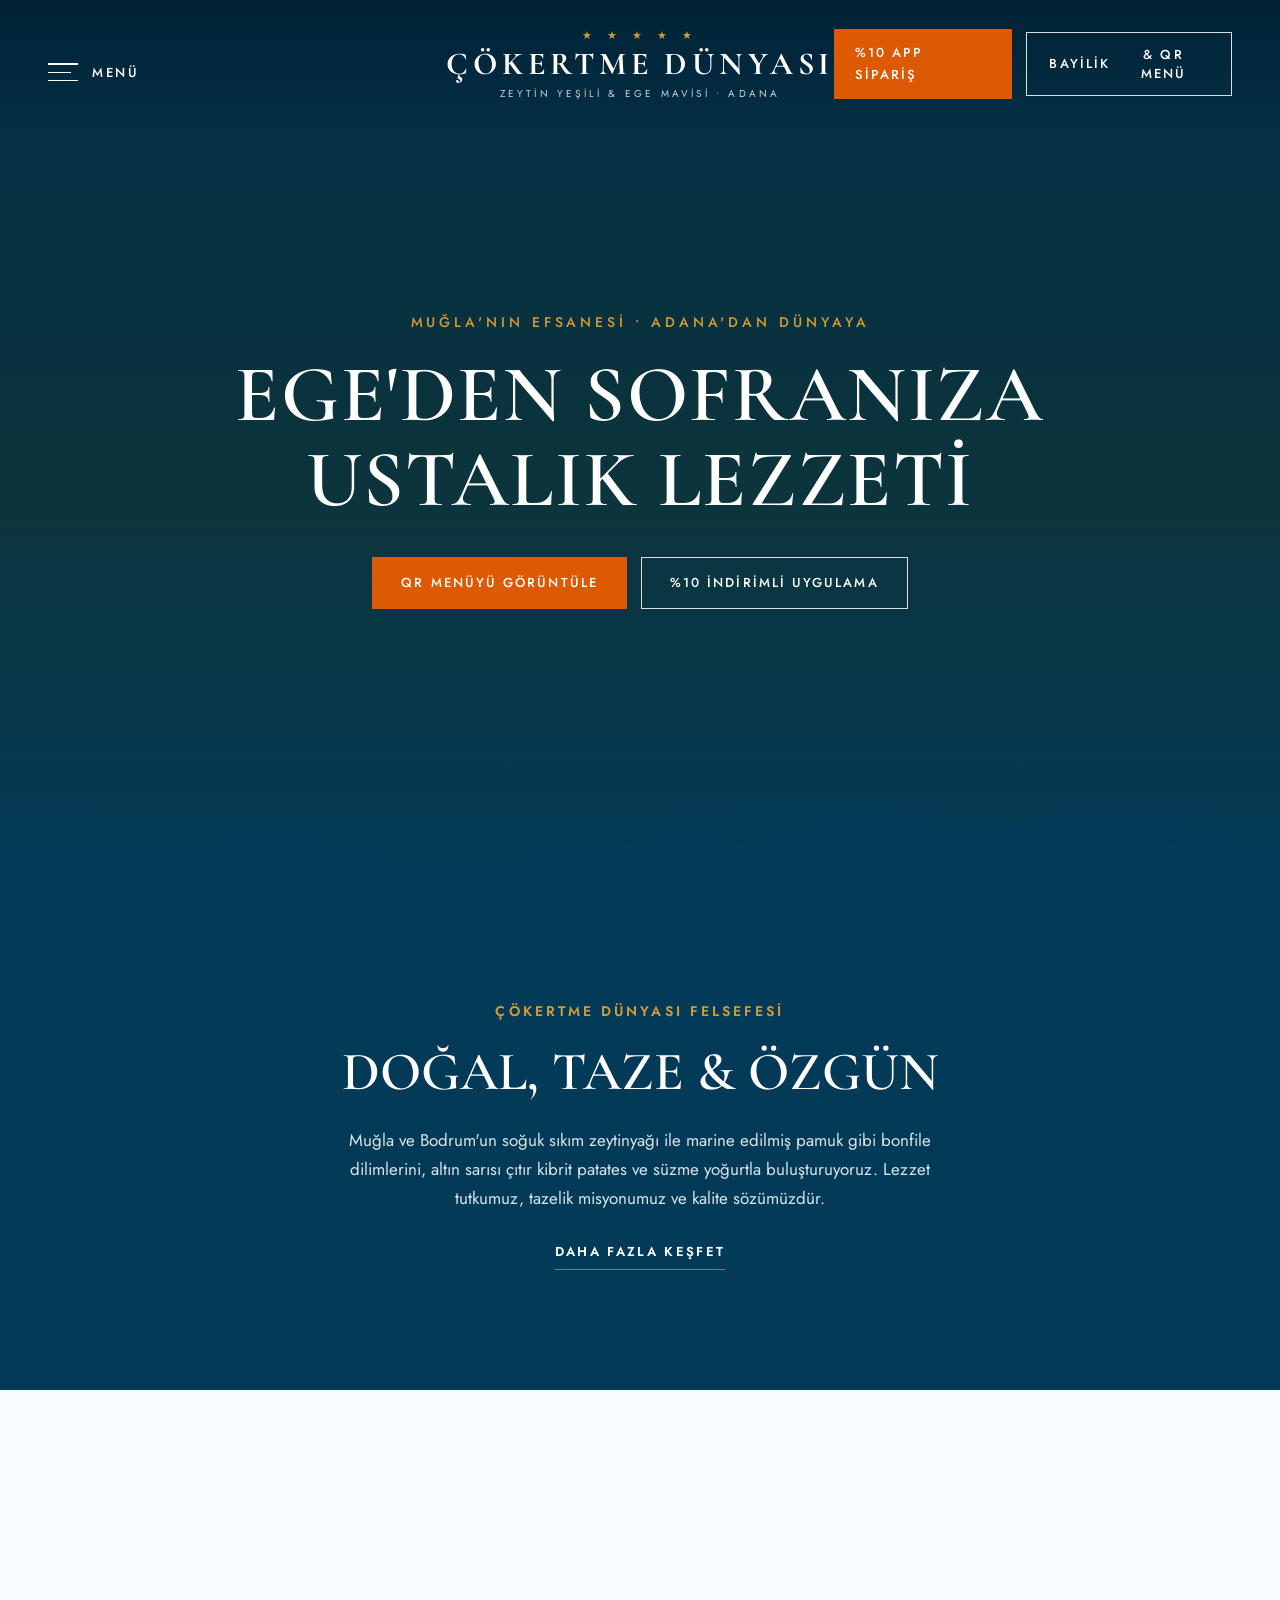
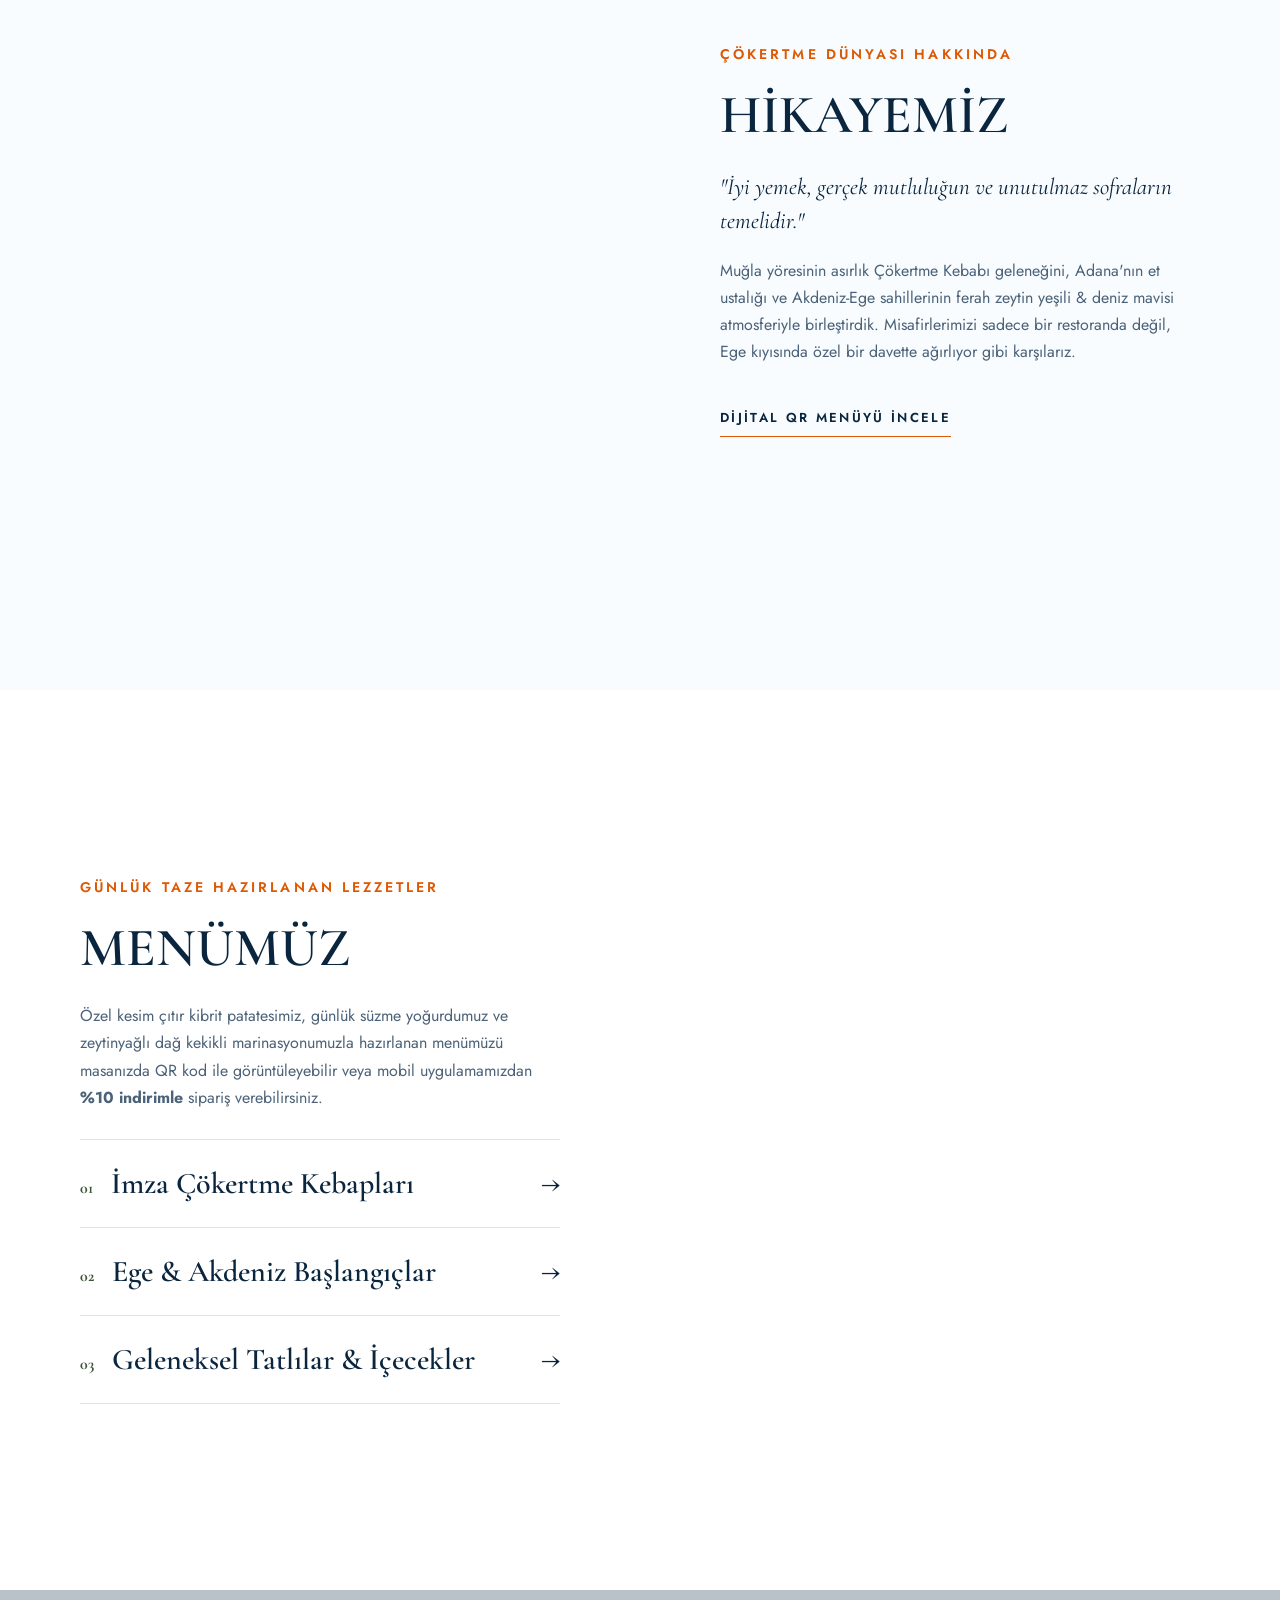
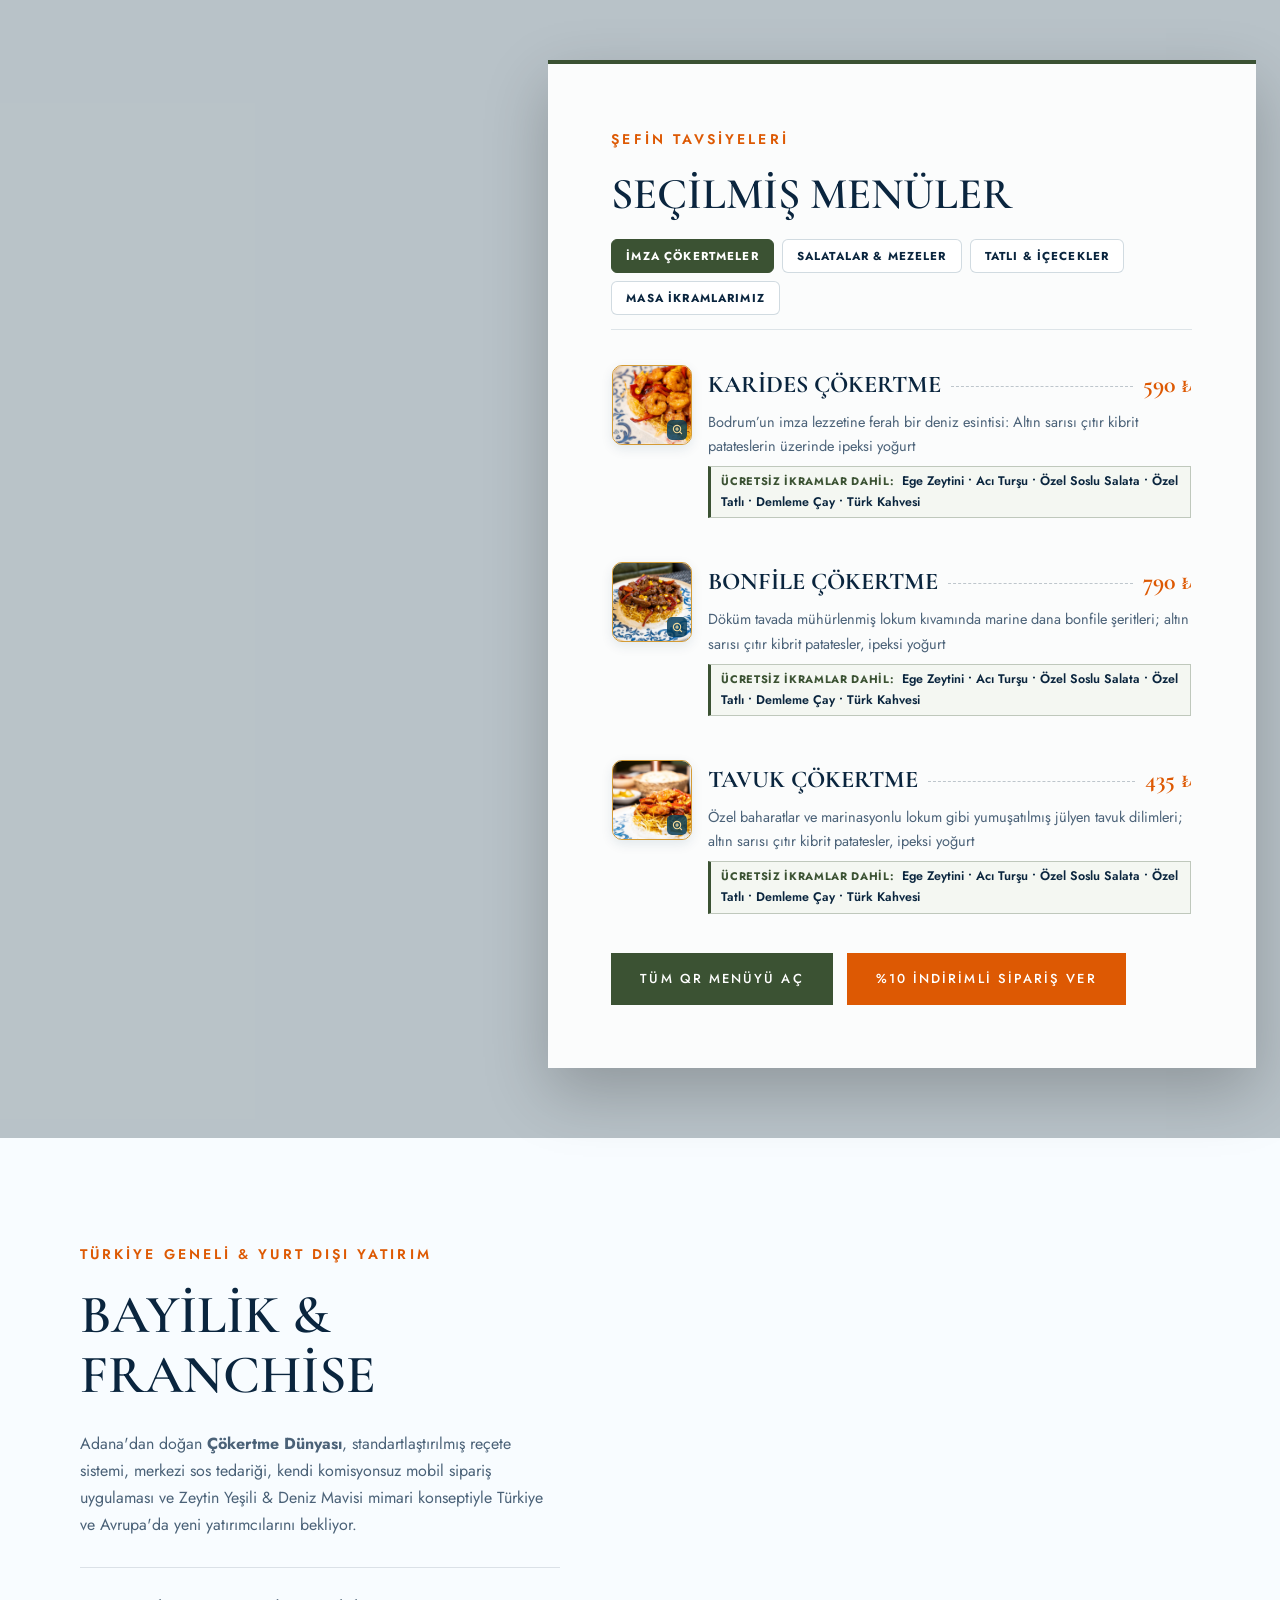
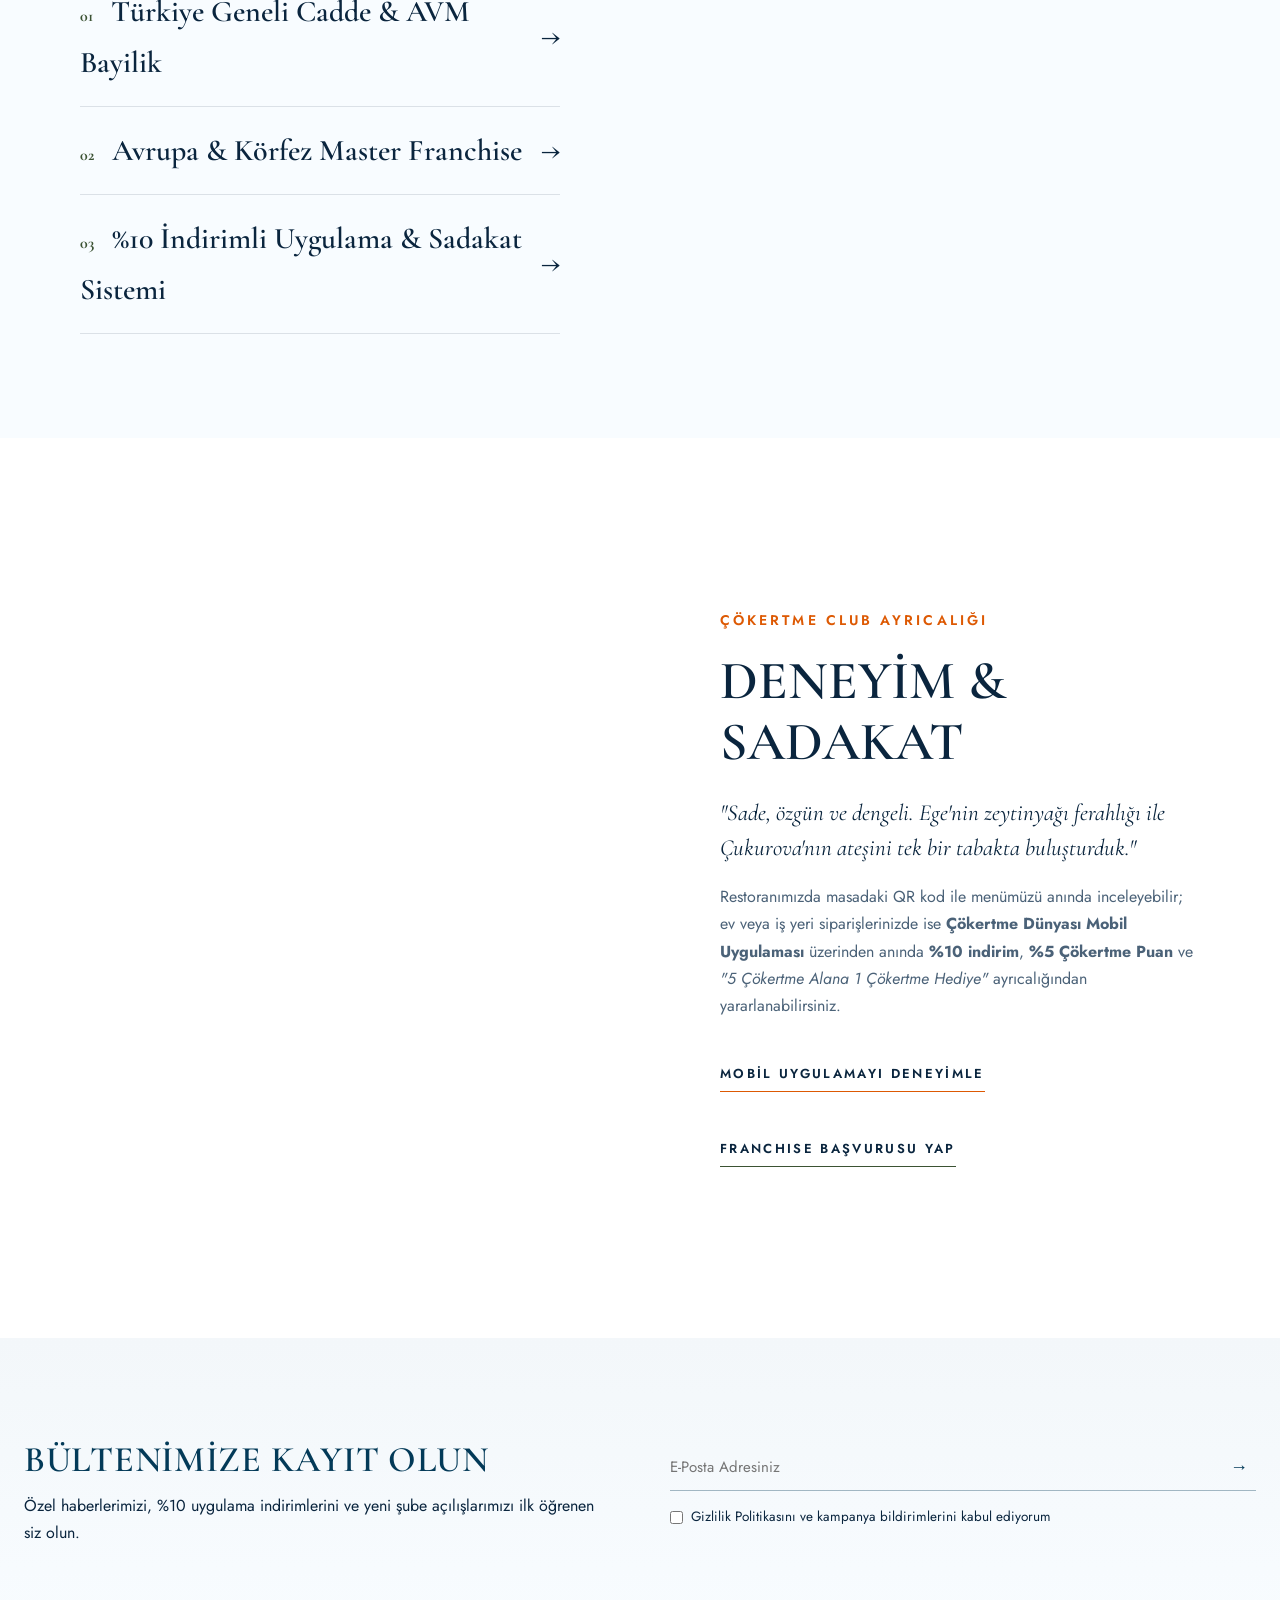
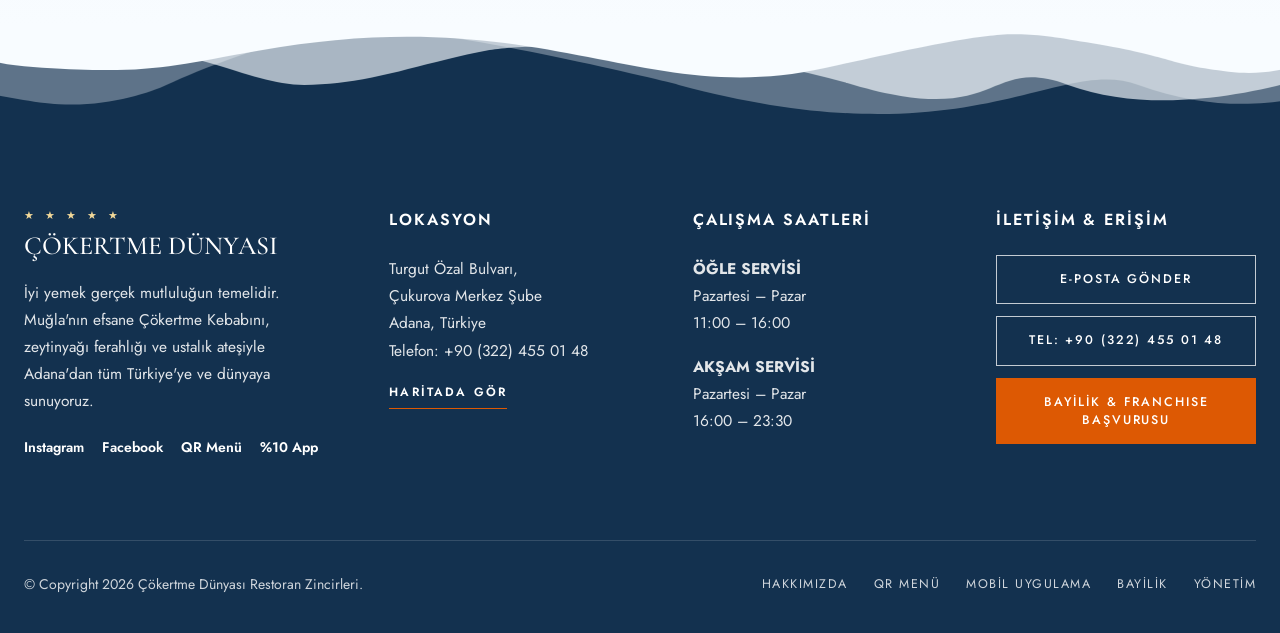
==== index.html @ 1d7787d4 "Restore all 24 user-uploaded product photos, fix >64KB cloud sync bug, and display luxury framed pro" ====
<!DOCTYPE html>
<html lang="tr">
<head>
  <meta charset="UTF-8" />
  <meta name="viewport" content="width=device-width, initial-scale=1.0, viewport-fit=cover" />
  <title>Çökertme Dünyası – Muğla'nın Efsanesi, Adana'dan Dünyaya</title>
  <link rel="preconnect" href="https://fonts.googleapis.com" />
  <link rel="preconnect" href="https://fonts.gstatic.com" crossorigin />
  <link href="https://fonts.googleapis.com/css2?family=Cormorant+Garamond:ital,wght@0,400;0,500;0,600;0,700;1,400;1,600&family=Jost:wght@300;400;500;600;700&display=swap" rel="stylesheet" />
  <style>
    :root {
      /* PatioTime Demo 4 + Çökertme Dünyası Zeytin Yeşili & Deniz Mavisi Paleti */
      --pt-sea-deep: #023A58;
      --pt-sea-darker: #0a253e;
      --pt-olive: #3B5233;
      --pt-olive-dark: #25361F;
      --pt-accent: #dd5903;
      --pt-gold: #D49B35;
      --pt-gold-soft: #F3D999;
      --pt-light-bg: #F8FCFF;
      --pt-cream-bg: #FAF7F2;
      --pt-white: #FFFFFF;
      --pt-card-glass: rgba(255, 255, 255, 0.95);
      --pt-text: #0a253e;
      --pt-text-muted: #4b6278;
      --font-display: 'Cormorant Garamond', Georgia, serif;
      --font-sans: 'Jost', -apple-system, BlinkMacSystemFont, sans-serif;
    }

    * {
      box-sizing: border-box;
      margin: 0;
      padding: 0;
    }

    html {
      scroll-behavior: smooth;
    }

    body {
      font-family: var(--font-sans);
      color: var(--pt-text);
      background-color: var(--pt-white);
      line-height: 1.7;
      font-weight: 400;
      overflow-x: hidden;
      -webkit-font-smoothing: antialiased;
    }

    a {
      color: inherit;
      text-decoration: none;
      transition: all 0.3s ease;
    }

    /* ==========================================================================
       1. PATIOTIME DEMO 4 OVERLAP & STICKY HEADER (Sol Drawer + Orta Logo + Sağ Buton)
       ========================================================================== */
    .pt-header {
      position: fixed;
      top: 0;
      left: 0;
      width: 100%;
      z-index: 900;
      padding: 26px 48px;
      display: grid;
      grid-template-columns: 1fr auto 1fr;
      align-items: center;
      transition: all 0.35s ease;
      background: linear-gradient(180deg, rgba(2, 30, 48, 0.72) 0%, rgba(2, 30, 48, 0) 100%);
    }

    .pt-header.scrolled {
      background: rgba(2, 58, 88, 0.96);
      backdrop-filter: blur(10px);
      padding: 14px 48px;
      box-shadow: 0 8px 30px rgba(0, 0, 0, 0.18);
      border-bottom: 1px solid rgba(212, 155, 53, 0.3);
    }

    /* Sol Hamburger Toggle */
    .pt-menu-toggle {
      background: transparent;
      border: none;
      color: #fff;
      cursor: pointer;
      display: inline-flex;
      align-items: center;
      gap: 14px;
      font-family: var(--font-sans);
      font-size: 13px;
      letter-spacing: 0.2em;
      text-transform: uppercase;
      font-weight: 500;
      width: fit-content;
    }

    .pt-hamburger-lines {
      width: 30px;
      height: 18px;
      display: flex;
      flex-direction: column;
      justify-content: space-between;
    }

    .pt-hamburger-lines span {
      display: block;
      height: 1.5px;
      background: #fff;
      transition: all 0.3s ease;
    }

    .pt-hamburger-lines span:nth-child(2) {
      width: 75%;
    }

    .pt-menu-toggle:hover .pt-hamburger-lines span {
      width: 100%;
      background: var(--pt-gold);
    }

    /* Orta Lüks Amblem Logo */
    .pt-logo-center {
      text-align: center;
      color: #fff;
      display: flex;
      flex-direction: column;
      align-items: center;
    }

    .pt-logo-stars {
      color: var(--pt-gold);
      font-size: 11px;
      letter-spacing: 6px;
      margin-bottom: 3px;
    }

    .pt-logo-title {
      font-family: var(--font-display);
      font-size: 32px;
      font-weight: 700;
      letter-spacing: 0.14em;
      line-height: 1;
      text-transform: uppercase;
      color: #fff;
    }

    .pt-logo-sub {
      font-family: var(--font-sans);
      font-size: 10px;
      letter-spacing: 0.32em;
      text-transform: uppercase;
      color: rgba(255, 255, 255, 0.8);
      margin-top: 5px;
    }

    /* Sağ Aksiyon Butonları */
    .pt-header-right {
      display: flex;
      justify-content: flex-end;
      align-items: center;
      gap: 14px;
    }

    .pt-btn {
      display: inline-flex;
      align-items: center;
      justify-content: center;
      gap: 8px;
      font-family: var(--font-sans);
      font-size: 13px;
      font-weight: 500;
      letter-spacing: 0.16em;
      text-transform: uppercase;
      padding: 14px 28px;
      cursor: pointer;
      transition: all 0.3s ease;
      border: 1px solid transparent;
    }

    .pt-btn-outline-light {
      border-color: rgba(255, 255, 255, 0.85);
      color: #fff;
      background: transparent;
    }

    .pt-btn-outline-light:hover {
      background: #fff;
      color: var(--pt-sea-deep);
    }

    .pt-btn-solid-accent {
      background: var(--pt-accent);
      color: #fff;
      border-color: var(--pt-accent);
    }

    .pt-btn-solid-accent:hover {
      background: var(--pt-olive);
      border-color: var(--pt-olive);
    }

    .pt-btn-solid-olive {
      background: var(--pt-olive);
      color: #fff;
      border-color: var(--pt-olive);
    }

    .pt-btn-solid-olive:hover {
      background: var(--pt-sea-deep);
      border-color: var(--pt-sea-deep);
    }

    .pt-btn-underline {
      display: inline-block;
      font-family: var(--font-sans);
      font-size: 13px;
      font-weight: 600;
      letter-spacing: 0.18em;
      text-transform: uppercase;
      padding-bottom: 6px;
      border-bottom: 1.5px solid var(--pt-accent);
      color: inherit;
      margin-top: 28px;
    }

    .pt-btn-underline:hover {
      color: var(--pt-accent);
      letter-spacing: 0.22em;
    }

    /* ==========================================================================
       2. SOL KAYAR MENÜ (SIDEMENU DRAWER - max-width: 475px, #f8fcff)
       ========================================================================== */
    .pt-sidemenu-backdrop {
      position: fixed;
      inset: 0;
      background: rgba(2, 25, 40, 0.65);
      backdrop-filter: blur(3px);
      z-index: 1000;
      opacity: 0;
      pointer-events: none;
      transition: opacity 0.35s ease;
    }

    .pt-sidemenu-backdrop.open {
      opacity: 1;
      pointer-events: auto;
    }

    .pt-sidemenu {
      position: fixed;
      top: 0;
      left: 0;
      bottom: 0;
      width: 100%;
      max-width: 475px;
      background: var(--pt-light-bg);
      color: var(--pt-sea-darker);
      z-index: 1001;
      padding: 44px 48px;
      transform: translateX(-100%);
      transition: transform 0.4s cubic-bezier(0.22, 1, 0.36, 1);
      display: flex;
      flex-direction: column;
      justify-content: space-between;
      overflow-y: auto;
      border-right: 3px solid var(--pt-olive);
    }

    .pt-sidemenu.open {
      transform: translateX(0);
    }

    .pt-sidemenu-close {
      background: none;
      border: none;
      font-family: var(--font-sans);
      font-size: 13px;
      letter-spacing: 0.2em;
      text-transform: uppercase;
      color: var(--pt-sea-darker);
      cursor: pointer;
      display: inline-flex;
      align-items: center;
      gap: 8px;
      font-weight: 600;
    }

    .pt-sidemenu-nav {
      list-style: none;
      margin: 36px 0;
    }

    .pt-sidemenu-nav li {
      border-bottom: 1px solid rgba(3, 58, 88, 0.08);
    }

    .pt-sidemenu-nav a {
      display: flex;
      justify-content: space-between;
      align-items: center;
      font-family: var(--font-display);
      font-size: 28px;
      font-weight: 600;
      padding: 11px 0;
      color: var(--pt-sea-darker);
    }

    .pt-sidemenu-nav a:hover {
      color: var(--pt-accent);
      padding-left: 8px;
    }

    .pt-sidemenu-info {
      font-size: 14px;
      color: var(--pt-text-muted);
      border-top: 1px solid rgba(3, 58, 88, 0.12);
      padding-top: 22px;
      display: grid;
      gap: 8px;
    }

    /* ==========================================================================
       3. HERO SLIDESHOW SECTION (100vh + Ken Burns + PatioTime Wave SVG)
       ========================================================================== */
    .pt-hero {
      position: relative;
      min-height: 100vh;
      display: flex;
      align-items: center;
      justify-content: center;
      text-align: center;
      color: #fff;
      background-color: var(--pt-sea-deep);
      overflow: hidden;
      padding: 120px 24px 140px;
    }

    .pt-hero-slides {
      position: absolute;
      inset: 0;
      z-index: 1;
    }

    .pt-hero-slide {
      position: absolute;
      inset: 0;
      background-size: cover;
      background-position: center center;
      opacity: 0;
      transform: scale(1.08);
      transition: opacity 1.8s ease-in-out, transform 7s ease-out;
    }

    .pt-hero-slide.active {
      opacity: 1;
      transform: scale(1);
    }

    .pt-hero-overlay {
      position: absolute;
      inset: 0;
      background: linear-gradient(
        180deg,
        rgba(2, 35, 56, 0.55) 0%,
        rgba(25, 45, 25, 0.45) 55%,
        rgba(2, 58, 88, 0.72) 100%
      );
      z-index: 2;
    }

    .pt-hero-content {
      position: relative;
      z-index: 3;
      max-width: 920px;
      margin: 40px auto 0;
      animation: fadeUp 1.1s ease-out;
    }

    @keyframes fadeUp {
      from {
        opacity: 0;
        transform: translateY(28px);
      }
      to {
        opacity: 1;
        transform: translateY(0);
      }
    }

    .pt-hero-eyebrow {
      font-family: var(--font-sans);
      font-size: 14px;
      font-weight: 500;
      letter-spacing: 0.28em;
      text-transform: uppercase;
      color: var(--pt-gold);
      margin-bottom: 18px;
    }

    .pt-hero-title {
      font-family: var(--font-display);
      font-size: 80px;
      font-weight: 600;
      line-height: 1.06;
      text-transform: uppercase;
      letter-spacing: 0.02em;
      color: #fff;
      margin-bottom: 34px;
    }

    .pt-hero-buttons {
      display: flex;
      justify-content: center;
      gap: 14px;
      flex-wrap: wrap;
    }

    /* PatioTime Demo 4 Orijinal Üç Katmanlı Dalga SVG */
    .pt-shape-bottom {
      position: absolute;
      bottom: -1px;
      left: 0;
      width: 100%;
      overflow: hidden;
      line-height: 0;
      z-index: 4;
      transform: rotate(180deg);
    }

    .pt-shape-bottom svg {
      position: relative;
      display: block;
      width: calc(108% + 1.3px);
      height: 106px;
    }

    .pt-shape-bottom .shape-fill {
      fill: var(--pt-sea-deep);
    }

    /* ==========================================================================
       4. SECTION 2: PHILOSOPHY BANNER (#023A58 Deep Sea Blue)
       ========================================================================== */
    .pt-philosophy {
      background-color: var(--pt-sea-deep);
      color: #fff;
      padding: 100px 24px 120px;
      text-align: center;
      position: relative;
    }

    .pt-philosophy-inner {
      max-width: 640px;
      margin: 0 auto;
    }

    .pt-subtitle {
      font-family: var(--font-sans);
      font-size: 14px;
      font-weight: 600;
      letter-spacing: 0.22em;
      text-transform: uppercase;
      color: var(--pt-accent);
      margin-bottom: 18px;
      display: block;
    }

    .pt-subtitle.gold {
      color: var(--pt-gold);
    }

    .pt-section-title {
      font-family: var(--font-display);
      font-size: 54px;
      font-weight: 600;
      line-height: 1.12;
      text-transform: uppercase;
      margin-bottom: 24px;
    }

    .pt-lead-text {
      font-family: var(--font-display);
      font-size: 23px;
      font-style: italic;
      line-height: 1.5;
      margin-bottom: 18px;
    }

    /* ==========================================================================
       5. 50/50 SPLIT FULL-WIDTH SECTIONS (min-height: 100vh)
       ========================================================================== */
    .pt-split-section {
      display: grid;
      grid-template-columns: 1fr 1fr;
      min-height: 100vh;
      width: 100%;
    }

    .pt-split-section.bg-mist {
      background-color: var(--pt-light-bg);
    }

    .pt-split-section.bg-cream {
      background-color: var(--pt-cream-bg);
    }

    .pt-split-image {
      background-size: cover;
      background-position: center center;
      min-height: 520px;
      position: relative;
    }

    .pt-split-content {
      display: flex;
      flex-direction: column;
      justify-content: center;
      padding: 12.5%;
    }

    /* PatioTime Demo 4 Numaralı Cormorant 30px Liste */
    .pt-numbered-list {
      list-style: none;
      margin-top: 28px;
      border-top: 1px solid rgba(10, 37, 62, 0.12);
    }

    .pt-numbered-list li {
      border-bottom: 1px solid rgba(10, 37, 62, 0.12);
    }

    .pt-numbered-list a {
      display: flex;
      align-items: center;
      justify-content: space-between;
      padding: 18px 0;
      font-family: var(--font-display);
      font-size: 30px;
      font-weight: 600;
      color: var(--pt-sea-darker);
    }

    .pt-numbered-list a:hover {
      color: var(--pt-accent);
      padding-left: 10px;
    }

    .pt-num-prefix {
      font-family: var(--font-display);
      font-size: 16px;
      color: var(--pt-olive);
      margin-right: 18px;
      font-weight: 700;
    }

    /* ==========================================================================
       6. PARALLAX SELECTED MENUS SECTION (Sağda #FFFFFFF2 Yüzen Menü Kartı)
       ========================================================================== */
    .pt-parallax-menu {
      min-height: 100vh;
      background-image: url("https://images.unsplash.com/photo-1544025162-d76694265947?auto=format&fit=crop&w=1800&q=85");
      background-size: cover;
      background-position: center center;
      background-attachment: fixed;
      display: flex;
      align-items: center;
      padding: 70px 24px;
      position: relative;
    }

    .pt-parallax-menu::before {
      content: "";
      position: absolute;
      inset: 0;
      background: rgba(2, 38, 58, 0.28);
    }

    .pt-parallax-container {
      max-width: 1240px;
      width: 100%;
      margin: 0 auto;
      display: grid;
      grid-template-columns: 0.85fr 1.15fr;
      position: relative;
      z-index: 2;
    }

    .pt-floating-menu-box {
      background: var(--pt-card-glass);
      padding: 9% 9%;
      box-shadow: 0 24px 60px rgba(0, 0, 0, 0.22);
      border-top: 4px solid var(--pt-olive);
    }

    .pt-home-menu-tabs {
      display: flex;
      gap: 8px;
      flex-wrap: wrap;
      margin-bottom: 24px;
      padding-bottom: 14px;
      border-bottom: 1px solid rgba(3, 58, 88, 0.12);
    }

    .pt-home-menu-tab {
      font-family: var(--font-sans);
      font-size: 11.5px;
      font-weight: 700;
      letter-spacing: 0.1em;
      text-transform: uppercase;
      padding: 8px 14px;
      border-radius: 6px;
      border: 1px solid rgba(3, 58, 88, 0.18);
      background: #fff;
      color: var(--pt-sea-darker);
      cursor: pointer;
      transition: all 0.2s ease;
    }

    .pt-home-menu-tab:hover {
      border-color: var(--pt-olive);
      color: var(--pt-olive);
    }

    .pt-home-menu-tab.active {
      background: var(--pt-olive);
      border-color: var(--pt-olive);
      color: #fff;
    }

    .pt-food-item {
      margin-bottom: 22px;
      display: flex;
      align-items: flex-start;
      gap: 16px;
      padding: 10px;
      margin-left: -10px;
      margin-right: -10px;
      border-radius: 10px;
      border: 1px solid transparent;
      cursor: pointer;
      transition: background-color 0.22s ease, border-color 0.22s ease;
    }

    .pt-food-item:hover {
      background: rgba(250, 247, 242, 0.9);
      border-color: rgba(212, 155, 53, 0.4);
    }

    .pt-food-thumb-wrap {
      width: 80px;
      height: 80px;
      border-radius: 10px;
      overflow: hidden;
      border: 1.5px solid #D49B35;
      flex-shrink: 0;
      position: relative;
      background: #FAF7F2;
      box-shadow: 0 4px 12px rgba(2, 58, 88, 0.1);
    }

    .pt-food-thumb-wrap img {
      width: 100%;
      height: 100%;
      object-fit: cover;
      display: block;
      transition: transform 0.35s ease;
    }

    .pt-food-item:hover .pt-food-thumb-wrap img {
      transform: scale(1.07);
    }

    .pt-food-thumb-zoom {
      position: absolute;
      bottom: 4px;
      right: 4px;
      width: 20px;
      height: 20px;
      border-radius: 5px;
      background: rgba(2, 58, 88, 0.82);
      color: #F3D999;
      display: flex;
      align-items: center;
      justify-content: center;
      pointer-events: none;
    }

    .pt-food-body {
      flex: 1;
      min-width: 0;
    }

    .pt-food-header {
      display: flex;
      align-items: baseline;
      justify-content: space-between;
      gap: 10px;
    }

    .pt-food-title {
      font-family: var(--font-display);
      font-size: 24px;
      font-weight: 700;
      color: var(--pt-sea-darker);
      line-height: 1.25;
    }

    .pt-food-line {
      flex: 1;
      min-width: 18px;
      border-bottom: 1px dashed rgba(10, 37, 62, 0.25);
      position: relative;
      top: -5px;
    }

    .pt-food-price {
      font-family: var(--font-display);
      font-size: 24px;
      font-weight: 700;
      color: var(--pt-accent);
      white-space: nowrap;
      flex-shrink: 0;
    }

    .pt-food-desc {
      font-size: 14.5px;
      color: var(--pt-text-muted);
      margin-top: 4px;
    }

    /* ==========================================================================
       7. PATIOTIME DEMO 4 NEWSLETTER & 3-KATMANLI DALGALI (WAVE) FOOTER
       ========================================================================== */
    .pt-newsletter-bar {
      background-image: linear-gradient(180deg, #F3F7FA 0%, #F8FCFF 100%);
      padding: 100px 24px 80px;
    }

    .pt-newsletter-inner {
      max-width: 1320px;
      margin: 0 auto;
      display: grid;
      grid-template-columns: 1fr 1fr;
      align-items: center;
      gap: 60px;
    }

    .pt-newsletter-title {
      font-family: var(--font-display);
      font-size: 36px;
      font-weight: 600;
      text-transform: uppercase;
      color: #033a58;
      letter-spacing: 0.02em;
      margin-bottom: 10px;
      line-height: 1.2;
    }

    .pt-newsletter-sub {
      font-size: 16px;
      color: #0a253e;
    }

    .pt-newsletter-form-line {
      display: flex;
      align-items: center;
      border-bottom: 1px solid rgba(3, 58, 88, 0.35);
      padding-bottom: 8px;
      margin-bottom: 14px;
    }

    .pt-newsletter-form-line input {
      flex: 1;
      border: none;
      background: transparent;
      font-family: var(--font-sans);
      font-size: 15px;
      color: #0a253e;
      outline: none;
    }

    .pt-newsletter-form-line button {
      background: none;
      border: none;
      color: #033a58;
      font-size: 18px;
      cursor: pointer;
      padding: 4px 8px;
    }

    .pt-footer {
      position: relative;
      background-color: #14314F;
      background-image: url("https://patiotime.loftocean.com/demo4/wp-content/uploads/sites/7/2022/04/luca-lago-fwxbrSGG6xY-unsplash.jpg");
      background-position: center center;
      background-size: cover;
      color: #fff;
      padding: 180px 24px 0;
      overflow: hidden;
    }

    .pt-footer-overlay {
      position: absolute;
      inset: 0;
      background-color: #14314F;
      opacity: 0.88;
      z-index: 1;
    }

    /* PatioTime Demo 4 Orijinal Üst Dalga SVG (elementor-shape-top) */
    .pt-footer-wave-top {
      position: absolute;
      top: -1px;
      left: 0;
      width: 100%;
      overflow: hidden;
      line-height: 0;
      z-index: 2;
      pointer-events: none;
    }

    .pt-footer-wave-top svg {
      position: relative;
      display: block;
      width: calc(112% + 1.3px);
      height: 89px;
      left: 50%;
      transform: translateX(-50%) rotateY(180deg);
    }

    .pt-footer-wave-top .elementor-shape-fill {
      fill: #F8FCFF;
    }

    .pt-footer-container {
      position: relative;
      z-index: 3;
      max-width: 1320px;
      margin: 0 auto;
    }

    .pt-footer-grid {
      display: grid;
      grid-template-columns: 1.25fr 1fr 1fr 1.05fr;
      gap: 56px;
      padding-bottom: 80px;
      border-bottom: 1px solid rgba(255, 255, 255, 0.14);
    }

    .pt-footer h4 {
      font-family: var(--font-sans);
      font-size: 16px;
      font-weight: 600;
      text-transform: uppercase;
      letter-spacing: 0.12em;
      color: #fff;
      margin-bottom: 22px;
    }

    .pt-footer p,
    .pt-footer li {
      font-size: 15.5px;
      color: rgba(255, 255, 255, 0.88);
      line-height: 1.75;
    }

    .pt-footer-contact-btns {
      display: flex;
      flex-direction: column;
      gap: 12px;
    }

    .pt-footer-btn-outline {
      display: block;
      width: 100%;
      text-align: center;
      padding: 13px 18px;
      border: 1px solid rgba(255, 255, 255, 0.75);
      color: #fff;
      font-family: var(--font-sans);
      font-size: 12.5px;
      font-weight: 500;
      letter-spacing: 0.15em;
      text-transform: uppercase;
      background: transparent;
      transition: all 0.25s ease;
    }

    .pt-footer-btn-outline:hover {
      background: #fff;
      color: #14314F;
    }

    .pt-footer-btn-solid {
      display: block;
      width: 100%;
      text-align: center;
      padding: 14px 18px;
      border: 1px solid var(--pt-accent);
      background: var(--pt-accent);
      color: #fff;
      font-family: var(--font-sans);
      font-size: 12.5px;
      font-weight: 500;
      letter-spacing: 0.15em;
      text-transform: uppercase;
      cursor: pointer;
      transition: all 0.25s ease;
    }

    .pt-footer-btn-solid:hover {
      background: var(--pt-olive);
      border-color: var(--pt-olive);
    }

    .pt-footer-bottom {
      padding: 32px 0 36px;
      display: flex;
      justify-content: space-between;
      align-items: center;
      flex-wrap: wrap;
      gap: 16px;
      font-size: 14px;
      color: rgba(255, 255, 255, 0.8);
    }

    /* ==========================================================================
       8. POPUP MODAL (PatioTime "Find a Table" / Bayilik Başvuru & QR Modalı)
       ========================================================================== */
    .pt-modal-backdrop {
      position: fixed;
      inset: 0;
      background: rgba(2, 28, 44, 0.82);
      backdrop-filter: blur(6px);
      z-index: 2000;
      display: none;
      align-items: center;
      justify-content: center;
      padding: 20px;
    }

    .pt-modal-backdrop.open {
      display: flex;
    }

    .pt-modal-box {
      background: var(--pt-white);
      color: var(--pt-sea-darker);
      max-width: 720px;
      width: 100%;
      padding: 48px;
      position: relative;
      border-top: 5px solid var(--pt-olive);
      box-shadow: 0 30px 80px rgba(0, 0, 0, 0.4);
      max-height: 92vh;
      overflow-y: auto;
    }

    .pt-input {
      width: 100%;
      border: none;
      border-bottom: 1.5px solid rgba(10, 37, 62, 0.25);
      padding: 12px 4px;
      font-family: var(--font-sans);
      font-size: 15px;
      background: transparent;
      color: var(--pt-sea-darker);
      margin-bottom: 18px;
    }

    .pt-input:focus {
      outline: none;
      border-bottom-color: var(--pt-accent);
    }

    @media (max-width: 980px) {
      .pt-header {
        padding: 14px 18px;
        grid-template-columns: 44px 1fr auto;
        gap: 8px;
      }
      .pt-header.scrolled {
        padding: 10px 18px;
      }
      .pt-menu-toggle .pt-menu-label {
        display: none;
      }
      .pt-hamburger-lines {
        width: 24px;
        height: 15px;
      }
      .pt-logo-stars {
        font-size: 8.5px;
        letter-spacing: 4px;
        margin-bottom: 2px;
      }
      .pt-logo-title {
        font-size: 18.5px;
        letter-spacing: 0.09em;
        white-space: nowrap;
      }
      .pt-logo-sub {
        font-size: 8px;
        letter-spacing: 0.16em;
        white-space: nowrap;
        margin-top: 3px;
      }
      .pt-header-right .hide-mobile {
        display: none;
      }
      .pt-header-right .pt-btn-mobile-compact {
        padding: 8px 11px !important;
        font-size: 10px !important;
        letter-spacing: 0.1em !important;
        white-space: nowrap;
      }
      .pt-header-right .pt-btn-mobile-compact .desktop-only-text {
        display: none;
      }
      .pt-hero-title {
        font-size: 44px;
      }
      .pt-section-title {
        font-size: 38px;
      }
      .pt-split-section {
        grid-template-columns: 1fr;
        min-height: auto;
      }
      .pt-split-content {
        padding: 64px 28px;
      }
      .pt-parallax-menu {
        background-attachment: scroll;
        padding: 56px 16px;
      }
      .pt-parallax-container {
        grid-template-columns: 1fr;
      }
      .pt-newsletter-inner {
        grid-template-columns: 1fr;
        gap: 28px;
      }
      .pt-footer-grid {
        grid-template-columns: 1fr 1fr;
      }
    }

    @media (max-width: 600px) {
      .pt-footer-grid {
        grid-template-columns: 1fr;
      }
      .pt-logo-title {
        font-size: 17px;
      }
      .pt-logo-sub {
        font-size: 7.5px;
        letter-spacing: 0.14em;
      }
      .pt-hero-title {
        font-size: 38px;
      }
      .pt-section-title {
        font-size: 34px !important;
      }
      .pt-split-content {
        padding: 48px 20px;
      }
      .pt-numbered-list a {
        font-size: 21px;
        padding: 15px 0;
        gap: 10px;
      }
      .pt-num-prefix {
        margin-right: 10px;
        font-size: 14px;
      }
      .pt-floating-menu-box {
        padding: 32px 20px;
      }
      .pt-food-item {
        gap: 12px;
        padding: 8px;
        margin-left: -8px;
        margin-right: -8px;
      }
      .pt-food-thumb-wrap {
        width: 64px;
        height: 64px;
      }
      .pt-food-title {
        font-size: 19.5px;
      }
      .pt-food-price {
        font-size: 21px;
        white-space: nowrap;
        flex-shrink: 0;
      }
      .pt-food-line {
        min-width: 14px;
      }
      .pt-floating-menu-box .pt-btn {
        width: 100%;
        justify-content: center;
      }
      .pt-modal-box {
        padding: 28px 20px;
      }
    }
  </style>
</head>
<body>

  <!-- ========================================================================
       SOL KAYAR MENÜ (PATIOTIME DEMO 4 SIDEMENU DRAWER)
       ======================================================================== -->
  <div class="pt-sidemenu-backdrop" id="sidemenu-backdrop" onclick="toggleSideMenu(false)"></div>
  <aside class="pt-sidemenu" id="sidemenu">
    <div>
      <div style="display:flex; justify-content:space-between; align-items:center;">
        <button class="pt-sidemenu-close" onclick="toggleSideMenu(false)">✕ KAPAT</button>
        <span style="font-size:11px; letter-spacing:0.2em; text-transform:uppercase; color:var(--pt-olive); font-weight:700;">ADANA • MUĞLA • GLOBAL</span>
      </div>

      <ul class="pt-sidemenu-nav">
        <li><a href="index.html" onclick="toggleSideMenu(false)"><span>Ana Sayfa</span><span>→</span></a></li>
        <li><a href="#hikayemiz" onclick="toggleSideMenu(false)"><span>Hikayemiz & Felsefemiz</span><span>→</span></a></li>
        <li><a href="menu.html"><span>Masadaki Dijital QR Menü</span><span>→</span></a></li>
        <li><a href="uygulama.html"><span>Mobil Uygulama (%10 İndirim)</span><span>→</span></a></li>
        <li><a href="#secilmis-menuler" onclick="toggleSideMenu(false)"><span>Şefin İmza Seçkileri</span><span>→</span></a></li>
        <li><a href="#bayilik" onclick="toggleSideMenu(false)"><span>Yurt İçi & Yurt Dışı Bayilik</span><span>→</span></a></li>
        <li><a href="yonetim.html"><span>Yönetim & Masa QR Baskı</span><span>→</span></a></li>
      </ul>

      <button class="pt-btn pt-btn-solid-accent" style="width:100%;" onclick="toggleSideMenu(false); openFranchiseModal();">
        FRANCHISE / BAYİLİK BAŞVURUSU
      </button>
    </div>

    <div class="pt-sidemenu-info">
      <div style="display:flex; align-items:flex-start; gap:8px;">
        <svg width="15" height="15" viewBox="0 0 24 24" fill="none" stroke="var(--pt-accent)" stroke-width="2.2" stroke-linecap="round" stroke-linejoin="round" style="flex-shrink:0; margin-top:4px;"><path d="M21 10c0 7-9 13-9 13s-9-6-9-13a9 9 0 0 1 18 0z"/><circle cx="12" cy="10" r="3"/></svg>
        <span><strong>Adana Merkez:</strong> Turgut Özal Bulvarı, Çukurova / Adana</span>
      </div>
      <div style="display:flex; align-items:center; gap:8px;">
        <svg width="15" height="15" viewBox="0 0 24 24" fill="none" stroke="var(--pt-olive)" stroke-width="2.2" stroke-linecap="round" stroke-linejoin="round" style="flex-shrink:0;"><path d="M22 16.92v3a2 2 0 0 1-2.18 2 19.79 19.79 0 0 1-8.63-3.07 19.5 19.5 0 0 1-6-6 19.79 19.79 0 0 1-3.07-8.67A2 2 0 0 1 4.11 2h3a2 2 0 0 1 2 1.72 12.84 12.84 0 0 0 .7 2.81 2 2 0 0 1-.45 2.11L8.09 9.91a16 16 0 0 0 6 6l1.27-1.27a2 2 0 0 1 2.11-.45 12.84 12.84 0 0 0 2.81.7A2 2 0 0 1 22 16.92z"/></svg>
        <span><strong>Telefon:</strong> +90 (322) 455 01 48</span>
      </div>
      <div style="display:flex; align-items:center; gap:8px;">
        <svg width="15" height="15" viewBox="0 0 24 24" fill="none" stroke="var(--pt-sea-deep)" stroke-width="2.2" stroke-linecap="round" stroke-linejoin="round" style="flex-shrink:0;"><path d="M4 4h16c1.1 0 2 .9 2 2v12c0 1.1-.9 2-2 2H4c-1.1 0-2-.9-2-2V6c0-1.1.9-2 2-2z"/><polyline points="22,6 12,13 2,6"/></svg>
        <span><strong>E-Posta:</strong> cokertmedunyasi@gmail.com</span>
      </div>
      <div style="display:flex; gap:16px; margin-top:8px; font-weight:600; color:var(--pt-sea-deep);">
        <a href="menu.html">QR Menü</a> •
        <a href="uygulama.html">%10 App Sipariş</a> •
        <a href="yonetim.html">Yönetim</a>
      </div>
    </div>
  </aside>

  <!-- ========================================================================
       ÜST HEADER (OVERLAP & STICKY)
       ======================================================================== -->
  <header class="pt-header" id="main-header">
    <div>
      <button class="pt-menu-toggle" onclick="toggleSideMenu(true)" aria-label="Menüyü Aç">
        <div class="pt-hamburger-lines">
          <span></span>
          <span></span>
          <span></span>
        </div>
        <span class="pt-menu-label">MENÜ</span>
      </button>
    </div>

    <a href="index.html" class="pt-logo-center">
      <div class="pt-logo-stars">★ ★ ★ ★ ★</div>
      <div class="pt-logo-title">ÇÖKERTME DÜNYASI</div>
      <div class="pt-logo-sub">ZEYTİN YEŞİLİ & EGE MAVİSİ • ADANA</div>
    </a>

    <div class="pt-header-right">
      <a href="uygulama.html" class="pt-btn pt-btn-solid-accent hide-mobile" style="padding:12px 20px;">
        %10 APP SİPARİŞ
      </a>
      <button class="pt-btn pt-btn-outline-light pt-btn-mobile-compact" style="padding:12px 22px;" onclick="openFranchiseModal()">
        BAYİLİK<span class="desktop-only-text"> &amp; QR MENÜ</span>
      </button>
    </div>
  </header>

  <!-- ========================================================================
       SECTION 1: PATIOTIME DEMO 4 FULLSCREEN SLIDESHOW HERO + WAVE SVG
       ======================================================================== -->
  <section class="pt-hero">
    <div class="pt-hero-slides">
      <div class="pt-hero-slide active" style="background-image:url('https://images.unsplash.com/photo-1544025162-d76694265947?auto=format&fit=crop&w=1920&q=85');"></div>
      <div class="pt-hero-slide" style="background-image:url('https://images.unsplash.com/photo-1555939594-58d7cb561ad1?auto=format&fit=crop&w=1920&q=85');"></div>
      <div class="pt-hero-slide" style="background-image:url('https://images.unsplash.com/photo-1517248135467-4c7edcad34c4?auto=format&fit=crop&w=1920&q=85');"></div>
    </div>
    <div class="pt-hero-overlay"></div>

    <div class="pt-hero-content">
      <div class="pt-hero-eyebrow">MUĞLA'NIN EFSANESİ • ADANA'DAN DÜNYAYA</div>
      <h1 class="pt-hero-title">Ege'den Sofranıza<br />Ustalık Lezzeti</h1>
      <div class="pt-hero-buttons">
        <a href="menu.html" class="pt-btn pt-btn-solid-accent">QR MENÜYÜ GÖRÜNTÜLE</a>
        <a href="uygulama.html" class="pt-btn pt-btn-outline-light">%10 İNDİRİMLİ UYGULAMA</a>
      </div>
    </div>

    <!-- PatioTime Demo 4 Orijinal Dalga SVG -->
    <div class="pt-shape-bottom" aria-hidden="true">
      <svg xmlns="http://www.w3.org/2000/svg" viewBox="0 0 1000 100" preserveAspectRatio="none">
        <path class="shape-fill" opacity="0.33" d="M473,67.3c-203.9,88.3-263.1-34-320.3,0C66,119.1,0,59.7,0,59.7V0h1000v59.7 c0,0-62.1,26.1-94.9,29.3c-32.8,3.3-62.8-12.3-75.8-22.1C806,49.6,745.3,8.7,694.9,4.7S492.4,59,473,67.3z"></path>
        <path class="shape-fill" opacity="0.66" d="M734,67.3c-45.5,0-77.2-23.2-129.1-39.1c-28.6-8.7-150.3-10.1-254,39.1 s-91.7-34.4-149.2,0C115.7,118.3,0,39.8,0,39.8V0h1000v36.5c0,0-28.2-18.5-92.1-18.5C810.2,18.1,775.7,67.3,734,67.3z"></path>
        <path class="shape-fill" d="M766.1,28.9c-200-57.5-266,65.5-395.1,19.5C242,1.8,242,5.4,184.8,20.6C128,35.8,132.3,44.9,89.9,52.5C28.6,63.7,0,0,0,0 h1000c0,0-9.9,40.9-83.6,48.1S829.6,47,766.1,28.9z"></path>
      </svg>
    </div>
  </section>

  <!-- ========================================================================
       SECTION 2: PATIOTIME PHILOSOPHY BANNER (#023A58)
       ======================================================================== -->
  <section class="pt-philosophy">
    <div class="pt-philosophy-inner">
      <span class="pt-subtitle gold">ÇÖKERTME DÜNYASI FELSEFESİ</span>
      <h2 class="pt-section-title">Doğal, Taze &amp; Özgün</h2>
      <p style="font-size:17px; color:rgba(255,255,255,0.86);">
        Muğla ve Bodrum'un soğuk sıkım zeytinyağı ile marine edilmiş pamuk gibi bonfile dilimlerini, altın sarısı çıtır kibrit patates ve süzme yoğurtla buluşturuyoruz. Lezzet tutkumuz, tazelik misyonumuz ve kalite sözümüzdür.
      </p>
      <a href="#hikayemiz" class="pt-btn-underline" style="color:#fff;">DAHA FAZLA KEŞFET</a>
    </div>
  </section>

  <!-- ========================================================================
       SECTION 3: 50/50 SPLIT — HİKAYEMİZ (Sol Görsel / Sağ Metin)
       ======================================================================== -->
  <section id="hikayemiz" class="pt-split-section bg-mist">
    <div class="pt-split-image" style="background-image:url('https://images.unsplash.com/photo-1546833999-b9f581a1996d?auto=format&fit=crop&w=1200&q=85');"></div>
    <div class="pt-split-content">
      <span class="pt-subtitle">ÇÖKERTME DÜNYASI HAKKINDA</span>
      <h2 class="pt-section-title">Hikayemiz</h2>
      <p class="pt-lead-text">
        "İyi yemek, gerçek mutluluğun ve unutulmaz sofraların temelidir."
      </p>
      <p style="color:var(--pt-text-muted); margin-bottom:14px;">
        Muğla yöresinin asırlık Çökertme Kebabı geleneğini, Adana'nın et ustalığı ve Akdeniz-Ege sahillerinin ferah zeytin yeşili &amp; deniz mavisi atmosferiyle birleştirdik. Misafirlerimizi sadece bir restoranda değil, Ege kıyısında özel bir davette ağırlıyor gibi karşılarız.
      </p>
      <div>
        <a href="menu.html" class="pt-btn-underline">DİJİTAL QR MENÜYÜ İNCELE</a>
      </div>
    </div>
  </section>

  <!-- ========================================================================
       SECTION 4: 50/50 SPLIT — MENÜLERİMİZ (Sol Numaralı Liste / Sağ Görsel)
       ======================================================================== -->
  <section class="pt-split-section">
    <div class="pt-split-content">
      <span class="pt-subtitle">GÜNLÜK TAZE HAZIRLANAN LEZZETLER</span>
      <h2 class="pt-section-title">Menümüz</h2>
      <p style="color:var(--pt-text-muted);">
        Özel kesim çıtır kibrit patatesimiz, günlük süzme yoğurdumuz ve zeytinyağlı dağ kekikli marinasyonumuzla hazırlanan menümüzü masanızda QR kod ile görüntüleyebilir veya mobil uygulamamızdan <strong>%10 indirimle</strong> sipariş verebilirsiniz.
      </p>

      <ul class="pt-numbered-list">
        <li>
          <a href="menu.html">
            <span><span class="pt-num-prefix">01</span>İmza Çökertme Kebapları</span>
            <span>→</span>
          </a>
        </li>
        <li>
          <a href="menu.html">
            <span><span class="pt-num-prefix">02</span>Ege &amp; Akdeniz Başlangıçlar</span>
            <span>→</span>
          </a>
        </li>
        <li>
          <a href="menu.html">
            <span><span class="pt-num-prefix">03</span>Geleneksel Tatlılar &amp; İçecekler</span>
            <span>→</span>
          </a>
        </li>
      </ul>
    </div>
    <div class="pt-split-image" style="background-image:url('https://images.unsplash.com/photo-1604908176997-125f25cc6f3d?auto=format&fit=crop&w=1200&q=85');"></div>
  </section>

  <!-- ========================================================================
       SECTION 5: PARALLAX SELECTED MENUS (Sağda #FFFFFFF2 Yüzen Menü Kartı)
       ======================================================================== -->
  <section id="secilmis-menuler" class="pt-parallax-menu">
    <div class="pt-parallax-container">
      <div></div>
      <div class="pt-floating-menu-box">
        <span class="pt-subtitle">ŞEFİN TAVSİYELERİ</span>
        <h2 class="pt-section-title" style="font-size:44px; margin-bottom:20px;">Seçilmiş Menüler</h2>

        <div class="pt-home-menu-tabs" id="pt-home-menu-tabs">
          <button type="button" class="pt-home-menu-tab active" onclick="switchHomeMenuTab('cokertmeler', this)">İmza Çökertmeler</button>
          <button type="button" class="pt-home-menu-tab" onclick="switchHomeMenuTab('salatalar', this)">Salatalar &amp; Mezeler</button>
          <button type="button" class="pt-home-menu-tab" onclick="switchHomeMenuTab('tatlilar_icecekler', this)">Tatlı &amp; İçecekler</button>
          <button type="button" class="pt-home-menu-tab" onclick="switchHomeMenuTab('ikramlar', this)">Masa İkramlarımız</button>
        </div>

        <div id="pt-selected-menu-list"></div>

        <div style="display:flex; gap:14px; flex-wrap:wrap; margin-top:28px;">
          <a href="menu.html" class="pt-btn pt-btn-solid-olive">TÜM QR MENÜYÜ AÇ</a>
          <a href="uygulama.html" class="pt-btn pt-btn-solid-accent">%10 İNDİRİMLİ SİPARİŞ VER</a>
        </div>
      </div>
    </div>
  </section>

  <!-- ========================================================================
       SECTION 6: 50/50 SPLIT — BAYİLİK & FRANCHISE (Events & Functions Karşılığı)
       ======================================================================== -->
  <section id="bayilik" class="pt-split-section bg-mist">
    <div class="pt-split-content">
      <span class="pt-subtitle">TÜRKİYE GENELİ &amp; YURT DIŞI YATIRIM</span>
      <h2 class="pt-section-title">Bayilik &amp; Franchise</h2>
      <p style="color:var(--pt-text-muted);">
        Adana'dan doğan <strong>Çökertme Dünyası</strong>, standartlaştırılmış reçete sistemi, merkezi sos tedariği, kendi komisyonsuz mobil sipariş uygulaması ve Zeytin Yeşili &amp; Deniz Mavisi mimari konseptiyle Türkiye ve Avrupa'da yeni yatırımcılarını bekliyor.
      </p>

      <ul class="pt-numbered-list">
        <li>
          <a href="javascript:void(0)" onclick="openFranchiseModal()">
            <span><span class="pt-num-prefix">01</span>Türkiye Geneli Cadde &amp; AVM Bayilik</span>
            <span>→</span>
          </a>
        </li>
        <li>
          <a href="javascript:void(0)" onclick="openFranchiseModal()">
            <span><span class="pt-num-prefix">02</span>Avrupa &amp; Körfez Master Franchise</span>
            <span>→</span>
          </a>
        </li>
        <li>
          <a href="uygulama.html">
            <span><span class="pt-num-prefix">03</span>%10 İndirimli Uygulama &amp; Sadakat Sistemi</span>
            <span>→</span>
          </a>
        </li>
      </ul>
    </div>
    <div class="pt-split-image" style="background-image:url('https://images.unsplash.com/photo-1555396273-367ea4eb4db5?auto=format&fit=crop&w=1200&q=85');"></div>
  </section>

  <!-- ========================================================================
       SECTION 7: 50/50 SPLIT — DENEYİM & SADAKAT PROGRAMI (Sol Görsel / Sağ Metin)
       ======================================================================== -->
  <section class="pt-split-section">
    <div class="pt-split-image" style="background-image:url('https://images.unsplash.com/photo-1529042410759-befb1204b468?auto=format&fit=crop&w=1200&q=85');"></div>
    <div class="pt-split-content">
      <span class="pt-subtitle">ÇÖKERTME CLUB AYRICALIĞI</span>
      <h2 class="pt-section-title">Deneyim &amp; Sadakat</h2>
      <p class="pt-lead-text">
        "Sade, özgün ve dengeli. Ege'nin zeytinyağı ferahlığı ile Çukurova'nın ateşini tek bir tabakta buluşturduk."
      </p>
      <p style="color:var(--pt-text-muted); margin-bottom:16px;">
        Restoranımızda masadaki QR kod ile menümüzü anında inceleyebilir; ev veya iş yeri siparişlerinizde ise <strong>Çökertme Dünyası Mobil Uygulaması</strong> üzerinden anında <strong>%10 indirim</strong>, <strong>%5 Çökertme Puan</strong> ve <em>"5 Çökertme Alana 1 Çökertme Hediye"</em> ayrıcalığından yararlanabilirsiniz.
      </p>
      <div style="display:flex; gap:18px; flex-wrap:wrap;">
        <a href="uygulama.html" class="pt-btn-underline">MOBİL UYGULAMAYI DENEYİMLE</a>
        <a href="javascript:void(0)" onclick="openFranchiseModal()" class="pt-btn-underline" style="border-bottom-color:var(--pt-olive);">FRANCHISE BAŞVURUSU YAP</a>
      </div>
    </div>
  </section>

  <!-- ========================================================================
       SECTION 8: PATIOTIME DEMO 4 NEWSLETTER BÖLÜMÜ (#F3F7FA -> #F8FCFF)
       ======================================================================== -->
  <section class="pt-newsletter-bar">
    <div class="pt-newsletter-inner">
      <div>
        <h3 class="pt-newsletter-title">BÜLTENİMİZE KAYIT OLUN</h3>
        <p class="pt-newsletter-sub">
          Özel haberlerimizi, %10 uygulama indirimlerini ve yeni şube açılışlarımızı ilk öğrenen siz olun.
        </p>
      </div>

      <form onsubmit="event.preventDefault(); alert('Bülten kaydınız başarıyla alındı!'); this.reset();">
        <div class="pt-newsletter-form-line">
          <input type="email" placeholder="E-Posta Adresiniz" required />
          <button type="submit" aria-label="Kayıt Ol">→</button>
        </div>
        <label style="display:inline-flex; align-items:center; gap:8px; font-size:13.5px; color:#0a253e; cursor:pointer;">
          <input type="checkbox" required />
          <span>Gizlilik Politikasını ve kampanya bildirimlerini kabul ediyorum</span>
        </label>
      </form>
    </div>
  </section>

  <!-- ========================================================================
       SECTION 9: PATIOTIME DEMO 4 3-KATMANLI DALGALI (WAVE) FOOTER (#14314F)
       ======================================================================== -->
  <footer class="pt-footer">
    <!-- PatioTime Demo 4 Orijinal Üst Dalga SVG (3 Katmanlı Opacity 0.33 / 0.66 / 1.0) -->
    <div class="pt-footer-wave-top" aria-hidden="true">
      <svg xmlns="http://www.w3.org/2000/svg" viewBox="0 0 1000 100" preserveAspectRatio="none">
        <path class="elementor-shape-fill" opacity="0.33" d="M473,67.3c-203.9,88.3-263.1-34-320.3,0C66,119.1,0,59.7,0,59.7V0h1000v59.7 c0,0-62.1,26.1-94.9,29.3c-32.8,3.3-62.8-12.3-75.8-22.1C806,49.6,745.3,8.7,694.9,4.7S492.4,59,473,67.3z"></path>
        <path class="elementor-shape-fill" opacity="0.66" d="M734,67.3c-45.5,0-77.2-23.2-129.1-39.1c-28.6-8.7-150.3-10.1-254,39.1 s-91.7-34.4-149.2,0C115.7,118.3,0,39.8,0,39.8V0h1000v36.5c0,0-28.2-18.5-92.1-18.5C810.2,18.1,775.7,67.3,734,67.3z"></path>
        <path class="elementor-shape-fill" d="M766.1,28.9c-200-57.5-266,65.5-395.1,19.5C242,1.8,242,5.4,184.8,20.6C128,35.8,132.3,44.9,89.9,52.5C28.6,63.7,0,0,0,0 h1000c0,0-9.9,40.9-83.6,48.1S829.6,47,766.1,28.9z"></path>
      </svg>
    </div>

    <div class="pt-footer-overlay"></div>

    <div class="pt-footer-container">
      <div class="pt-footer-grid">
        <div>
          <div style="font-size:11px; letter-spacing:4px; color:#F3D999; margin-bottom:6px;">★ ★ ★ ★ ★</div>
          <div style="font-family:var(--font-display); font-size:26px; font-weight:500; color:#fff; margin-bottom:18px; line-height:1.15;">ÇÖKERTME DÜNYASI</div>
          <p style="margin-bottom:22px;">
            İyi yemek gerçek mutluluğun temelidir. Muğla'nın efsane Çökertme Kebabını, zeytinyağı ferahlığı ve ustalık ateşiyle Adana'dan tüm Türkiye'ye ve dünyaya sunuyoruz.
          </p>
          <div style="display:flex; gap:18px; font-size:14px; font-weight:600; color:#fff;">
            <a href="https://instagram.com" target="_blank">Instagram</a>
            <a href="https://facebook.com" target="_blank">Facebook</a>
            <a href="menu.html">QR Menü</a>
            <a href="uygulama.html">%10 App</a>
          </div>
        </div>

        <div>
          <h4>LOKASYON</h4>
          <p>
            Turgut Özal Bulvarı,<br />
            Çukurova Merkez Şube<br />
            Adana, Türkiye<br />
            Telefon: <a href="tel:+903224550148">+90 (322) 455 01 48</a>
          </p>
          <a href="https://maps.google.com/?q=Turgut+Ozal+Bulvari+Cukurova+Adana" target="_blank" class="pt-btn-underline" style="color:#fff; margin-top:18px; font-size:12px;">
            HARİTADA GÖR
          </a>
        </div>

        <div>
          <h4>ÇALIŞMA SAATLERİ</h4>
          <p style="margin-bottom:16px;">
            <strong>ÖĞLE SERVİSİ</strong><br />
            Pazartesi – Pazar<br />
            11:00 – 16:00
          </p>
          <p>
            <strong>AKŞAM SERVİSİ</strong><br />
            Pazartesi – Pazar<br />
            16:00 – 23:30
          </p>
        </div>

        <div>
          <h4>İLETİŞİM &amp; ERİŞİM</h4>
          <div class="pt-footer-contact-btns">
            <a href="mailto:cokertmedunyasi@gmail.com" class="pt-footer-btn-outline">
              E-POSTA GÖNDER
            </a>
            <a href="tel:+903224550148" class="pt-footer-btn-outline">
              TEL: +90 (322) 455 01 48
            </a>
            <button type="button" onclick="openFranchiseModal()" class="pt-footer-btn-solid">
              BAYİLİK &amp; FRANCHISE BAŞVURUSU
            </button>
          </div>
        </div>
      </div>

      <div class="pt-footer-bottom">
        <div>© Copyright 2026 Çökertme Dünyası Restoran Zincirleri.</div>
        <div style="display:flex; gap:26px; text-transform:uppercase; letter-spacing:0.12em; font-size:12.5px;">
          <a href="#hikayemiz">HAKKIMIZDA</a>
          <a href="menu.html">QR MENÜ</a>
          <a href="uygulama.html">MOBİL UYGULAMA</a>
          <a href="javascript:void(0)" onclick="openFranchiseModal()">BAYİLİK</a>
          <a href="yonetim.html">YÖNETİM</a>
        </div>
      </div>
    </div>
  </footer>

  <!-- ========================================================================
       POPUP MODAL: FRANCHISE BAŞVURUSU & MASADAKİ QR KOD (PatioTime Popup)
       ======================================================================== -->
  <div class="pt-modal-backdrop" id="franchise-modal" onclick="if(event.target===this) closeFranchiseModal()">
    <div class="pt-modal-box">
      <button onclick="closeFranchiseModal()" style="position:absolute; top:20px; right:24px; background:none; border:none; font-size:13px; letter-spacing:0.18em; text-transform:uppercase; cursor:pointer; font-weight:700; color:var(--pt-sea-darker);">
        ✕ KAPAT
      </button>

      <div style="text-align:center; margin-bottom:28px;">
        <span class="pt-subtitle">TÜRKİYE &amp; YURT DIŞI YATIRIM FIRSATI</span>
        <h3 style="font-family:var(--font-display); font-size:40px; text-transform:uppercase;">
          Bayilik Başvurusu &amp; Hızlı Erişim
        </h3>
        <p style="font-size:14.5px; color:var(--pt-text-muted);">
          Yurt içi veya yurt dışı bayilik başvurunuzu aşağıdan iletebilir ya da dijital menü ve mobil uygulama ekranlarımıza doğrudan geçebilirsiniz.
        </p>
      </div>

      <form id="pt-franchise-form">
        <div style="display:grid; grid-template-columns:1fr 1fr; gap:16px;">
          <input type="text" id="fr-name" class="pt-input" placeholder="Adınız Soyadınız / Şirket *" required />
          <input type="text" id="fr-phone" class="pt-input" placeholder="Telefon Numaranız *" required />
        </div>
        <div style="display:grid; grid-template-columns:1fr 1fr; gap:16px;">
          <input type="text" id="fr-location" class="pt-input" placeholder="Hedef Şehir / Ülke (Örn: Adana, İstanbul, Berlin) *" required />
          <select id="fr-budget" class="pt-input">
            <option value="Yurt İçi Standart Şube">Yurt İçi Standart Şube</option>
            <option value="Yurt İçi AVM / Amiral Şube">Yurt İçi AVM / Amiral Şube</option>
            <option value="Yurt Dışı / Avrupa Bayilik">Yurt Dışı / Avrupa Bayilik</option>
            <option value="Master Franchise (Ülke Geneli)">Master Franchise (Ülke Geneli)</option>
          </select>
        </div>
        <input type="text" id="fr-note" class="pt-input" placeholder="Varsa mevcut lokasyon / metrekare bilgisi veya mesajınız..." />

        <button type="submit" class="pt-btn pt-btn-solid-olive" style="width:100%; margin-top:10px;">
          BAYİLİK BAŞVURUSUNU GÖNDER
        </button>
        <div id="fr-success-msg" style="display:none; margin-top:14px; padding:12px; background:#EBF0E8; color:var(--pt-olive-dark); text-align:center; font-weight:600;"></div>
      </form>
    </div>
  </div>

  <!-- ========================================================================
       ÜRÜN FOTOĞRAFI VE İÇERİĞİ MODALI (ANA SAYFA HIZLI İNCELEME)
       ======================================================================== -->
  <div class="pt-modal-backdrop" id="home-dish-modal" onclick="if(event.target===this) closeHomeDishModal()">
    <div class="pt-modal-box" id="home-dish-modal-content" style="max-width:560px; padding:0; overflow:hidden; border-top:4px solid var(--pt-olive);"></div>
  </div>

  <script src="assets/data.js?v=4"></script>
  <script>
    // 1. Sticky Header Scroll Efekti
    window.addEventListener("scroll", () => {
      const header = document.getElementById("main-header");
      if (window.scrollY > 60) {
        header.classList.add("scrolled");
      } else {
        header.classList.remove("scrolled");
      }
    });

    // 2. Hero Ken Burns Slideshow
    const slides = document.querySelectorAll(".pt-hero-slide");
    let currentSlide = 0;
    setInterval(() => {
      slides[currentSlide].classList.remove("active");
      currentSlide = (currentSlide + 1) % slides.length;
      slides[currentSlide].classList.add("active");
    }, 5200);

    // 3. Sol Kayar Menü (Side Drawer)
    function toggleSideMenu(open) {
      document.getElementById("sidemenu").classList.toggle("open", open);
      document.getElementById("sidemenu-backdrop").classList.toggle("open", open);
    }

    // 4. Bayilik Modal Aç/Kapat
    function openFranchiseModal() {
      document.getElementById("franchise-modal").classList.add("open");
    }
    function closeFranchiseModal() {
      document.getElementById("franchise-modal").classList.remove("open");
    }

    // 5. PatioTime "Selected Menus" Alanını CokertmeStore'dan Doldur (Ürün Görselli & Kategori Seçmeli)
    let activeHomeMenuTab = "cokertmeler";

    function switchHomeMenuTab(tabKey, btnEl) {
      activeHomeMenuTab = tabKey;
      document.querySelectorAll("#pt-home-menu-tabs .pt-home-menu-tab").forEach(b => b.classList.remove("active"));
      if (btnEl) btnEl.classList.add("active");
      renderSelectedMenus();
    }

    function normalizeIndexSideName(s) {
      const map = {
        "Zeytin": "Ege Zeytini",
        "Turşu": "Acı Turşu",
        "Ev Yapımı Turşu": "Acı Turşu",
        "Salata": "Özel Soslu Salata",
        "Mevsim Salata": "Özel Soslu Salata",
        "Tatlı": "Özel Tatlı",
        "Günün Tatlısı": "Özel Tatlı",
        "Çay": "Demleme Çay"
      };
      return map[s] || s;
    }

    function renderSelectedMenus() {
      const state = CokertmeStore.getState();
      const container = document.getElementById("pt-selected-menu-list");
      const allAvailable = state.items.filter(item => item.available !== false);

      let selected = [];
      if (activeHomeMenuTab === "cokertmeler") {
        selected = allAvailable.filter(i => i.categoryId === "cokertmeler" && Number(i.price) > 0 && !i.isComplimentary);
      } else if (activeHomeMenuTab === "salatalar") {
        selected = allAvailable.filter(i => (i.categoryId === "salatalar" || i.categoryId === "baslangiclar") && Number(i.price) > 0);
      } else if (activeHomeMenuTab === "tatlilar_icecekler") {
        selected = allAvailable.filter(i => (i.categoryId === "tatlilar" || i.categoryId === "icecekler") && Number(i.price) > 0).slice(0, 6);
      } else if (activeHomeMenuTab === "ikramlar") {
        selected = allAvailable.filter(i => i.categoryId === "ikramlar" || Number(i.price) <= 0 || i.isComplimentary);
      }

      container.innerHTML = selected.map(item => {
        const isIkram = !item.price || Number(item.price) <= 0 || item.isComplimentary;
        const priceStr = isIkram ? "İKRAM" : `${Math.round(item.price)} ₺`;
        const priceStyle = isIkram
          ? "color:var(--pt-olive); font-size:17px; letter-spacing:0.1em; background:rgba(59,82,51,0.1); padding:2px 9px;"
          : "";

        const rawSides = (item.sides && item.sides.length > 0)
          ? item.sides
          : (item.categoryId === "cokertmeler" && !isIkram ? ["Ege Zeytini", "Acı Turşu", "Özel Soslu Salata", "Özel Tatlı", "Demleme Çay", "Türk Kahvesi"] : []);
        const sidesStr = rawSides.map(normalizeIndexSideName).join(" • ");

        const sidesBadgeHtml = sidesStr
          ? `<div style="margin-top:7px; display:inline-block; background:#F4F7F2; border:1px solid rgba(59,82,51,0.28); border-left:3px solid var(--pt-olive); padding:4px 10px; font-size:12.5px; font-weight:600; color:var(--pt-text);">
               <span style="color:var(--pt-olive); font-weight:700; text-transform:uppercase; letter-spacing:0.06em; font-size:11px; margin-right:4px;">ÜCRETSİZ İKRAMLAR DAHİL:</span>
               ${sidesStr}
             </div>`
          : "";

        const imgUrl = item.image || "assets/uploads/item-1792323465955.jpg?v=1";

        return `
          <div class="pt-food-item" onclick="openHomeDishModal('${item.id}')">
            <div class="pt-food-thumb-wrap">
              <img src="${imgUrl}" alt="${item.name.tr}" loading="lazy" />
              <div class="pt-food-thumb-zoom" title="Fotoğrafı Büyüt">
                <svg width="11" height="11" viewBox="0 0 24 24" fill="none" stroke="currentColor" stroke-width="2.4" stroke-linecap="round" stroke-linejoin="round"><circle cx="11" cy="11" r="8"/><line x1="21" y1="21" x2="16.65" y2="16.65"/><line x1="11" y1="8" x2="11" y2="14"/><line x1="8" y1="11" x2="14" y2="11"/></svg>
              </div>
            </div>
            <div class="pt-food-body">
              <div class="pt-food-header">
                <span class="pt-food-title">${item.name.tr}</span>
                <span class="pt-food-line"></span>
                <span class="pt-food-price" style="${priceStyle}">${priceStr}</span>
              </div>
              <div class="pt-food-desc">${item.desc.tr}</div>
              ${sidesBadgeHtml}
            </div>
          </div>
        `;
      }).join("");
    }

    function openHomeDishModal(itemId) {
      const state = CokertmeStore.getState();
      const item = state.items.find(i => i.id === itemId);
      if (!item) return;

      const isIkram = !item.price || Number(item.price) <= 0 || item.isComplimentary;
      const priceStr = isIkram ? "İKRAMIMIZDIR" : `${Math.round(item.price)} ₺`;
      const rawSides = (item.sides && item.sides.length > 0)
        ? item.sides
        : (item.categoryId === "cokertmeler" && !isIkram ? ["Ege Zeytini", "Acı Turşu", "Özel Soslu Salata", "Özel Tatlı", "Demleme Çay", "Türk Kahvesi"] : []);
      const sidesStr = rawSides.map(normalizeIndexSideName).join(" • ");

      const sidesBox = sidesStr
        ? `<div style="background:rgba(59,82,51,0.08); border:1px solid rgba(59,82,51,0.24); padding:10px 14px; font-size:13px; color:var(--pt-olive); font-weight:600; margin-bottom:16px;">
             <strong>Yanında Ücretsiz İkramlarımız:</strong> ${sidesStr}
           </div>`
        : "";

      document.getElementById("home-dish-modal-content").innerHTML = `
        <div style="position:relative; height:300px; background:#023A58;">
          <img src="${item.image}" alt="${item.name.tr}" style="width:100%; height:100%; object-fit:cover;" />
          <button type="button" onclick="closeHomeDishModal()" style="position:absolute; top:14px; right:14px; background:rgba(10,37,62,0.85); color:#fff; border:1px solid #D49B35; border-radius:8px; width:36px; height:36px; cursor:pointer; font-size:15px;">✕</button>
        </div>
        <div style="padding:28px;">
          <div style="display:flex; justify-content:space-between; align-items:baseline; gap:12px; margin-bottom:10px;">
            <h3 style="font-family:var(--font-display); font-size:28px; color:var(--pt-sea-darker);">${item.name.tr}</h3>
            <span style="font-family:var(--font-display); font-size:25px; font-weight:700; color:var(--pt-accent); white-space:nowrap;">${priceStr}</span>
          </div>
          <p style="color:var(--pt-text-muted); font-size:15px; margin-bottom:16px;">${item.desc.tr}</p>
          ${sidesBox}
          <div style="display:flex; gap:12px; flex-wrap:wrap; margin-top:18px;">
            <a href="menu.html" class="pt-btn pt-btn-solid-olive" style="flex:1; justify-content:center; padding:12px 16px;">TÜM QR MENÜ</a>
            <a href="uygulama.html" class="pt-btn pt-btn-solid-accent" style="flex:1; justify-content:center; padding:12px 16px;">%10 İNDİRİMLİ SİPARİŞ</a>
          </div>
        </div>
      `;
      document.getElementById("home-dish-modal").classList.add("open");
    }

    function closeHomeDishModal() {
      document.getElementById("home-dish-modal").classList.remove("open");
    }

    // 6. Bayilik Formu Gönderimi
    document.getElementById("pt-franchise-form").addEventListener("submit", function(e) {
      e.preventDefault();
      const state = CokertmeStore.getState();
      const newApp = {
        id: "FR-" + Math.floor(100 + Math.random() * 900),
        fullName: document.getElementById("fr-name").value.trim(),
        phone: document.getElementById("fr-phone").value.trim(),
        location: document.getElementById("fr-location").value.trim(),
        budget: document.getElementById("fr-budget").value,
        note: document.getElementById("fr-note").value.trim() || "Belirtilmedi",
        createdAt: "Bugün"
      };
      state.franchiseApplications.unshift(newApp);
      CokertmeStore.saveState(state);

      const msg = document.getElementById("fr-success-msg");
      msg.style.display = "block";
      msg.textContent = `✓ Sayın ${newApp.fullName}, ${newApp.location} bayilik başvurunuz alındı!`;
      this.reset();
    });

    CokertmeStore.syncFromServer().then(renderSelectedMenus);
  </script>
</body>
</html>
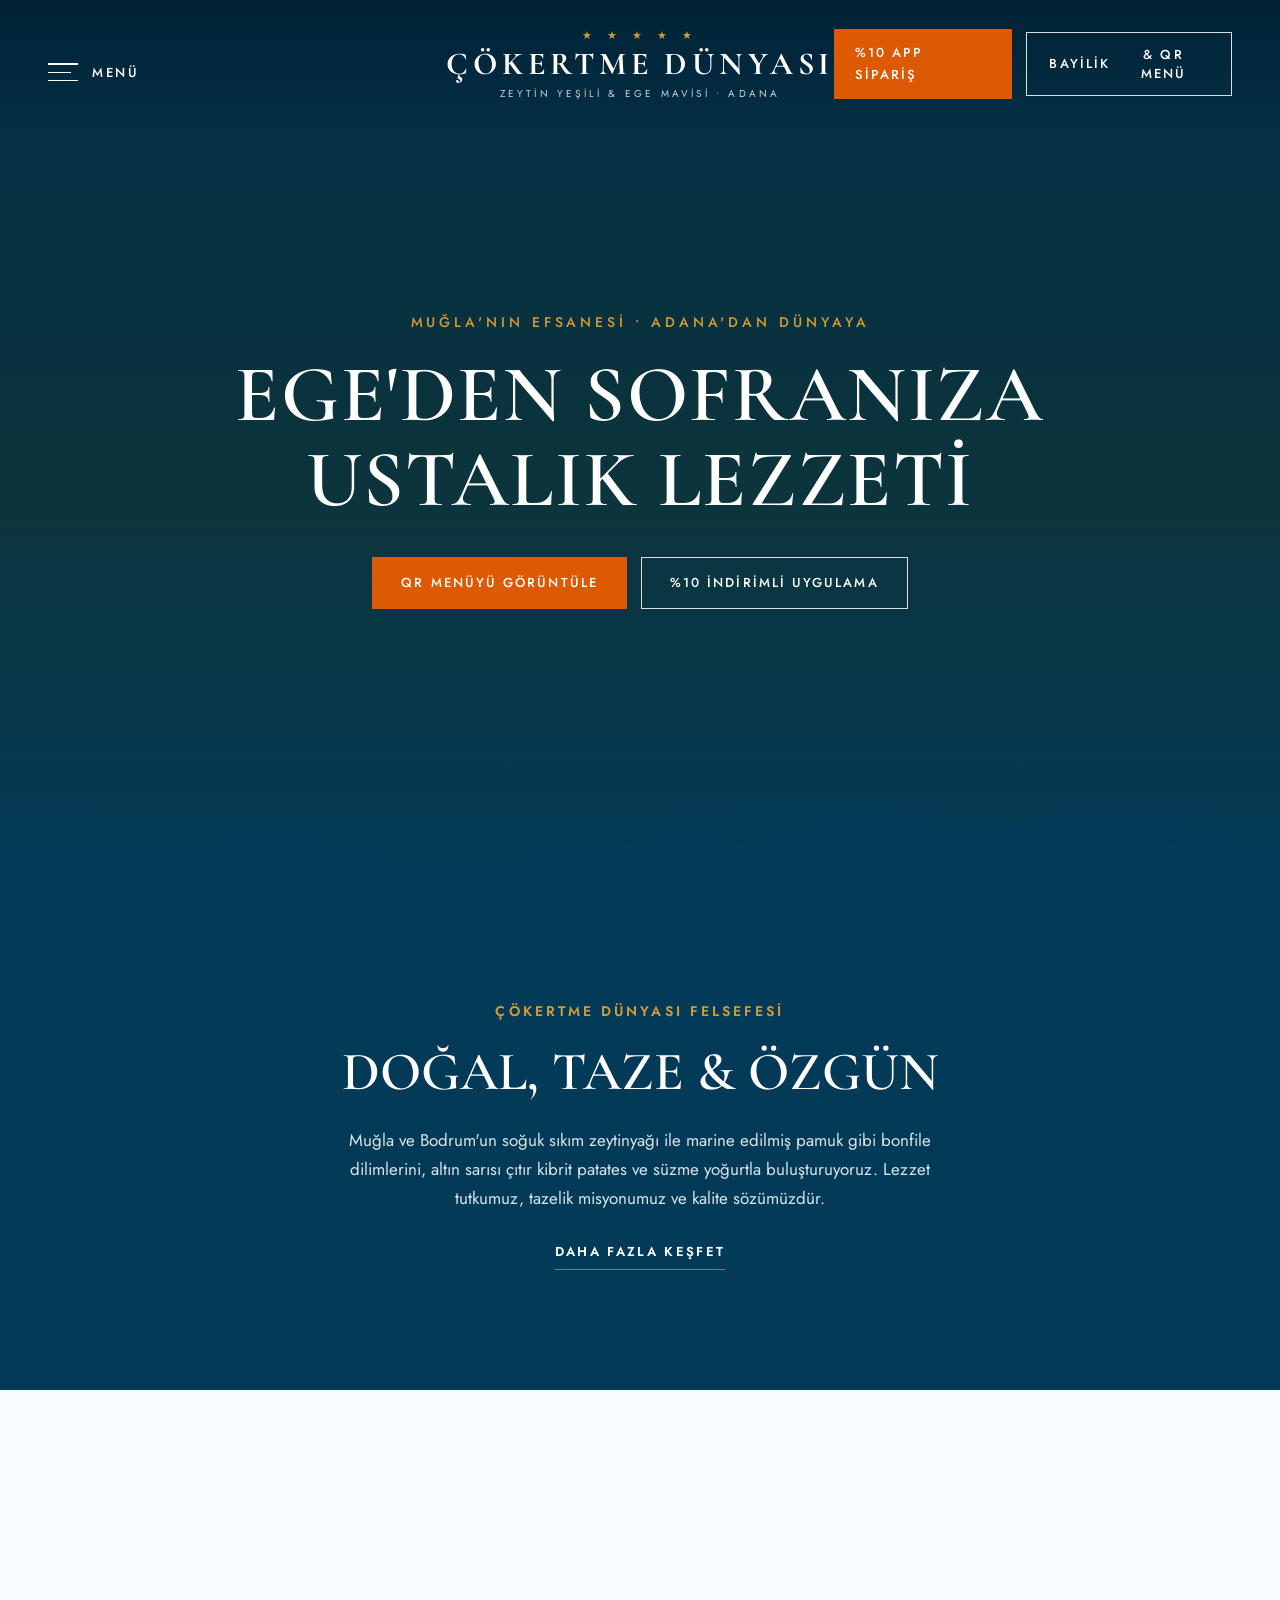
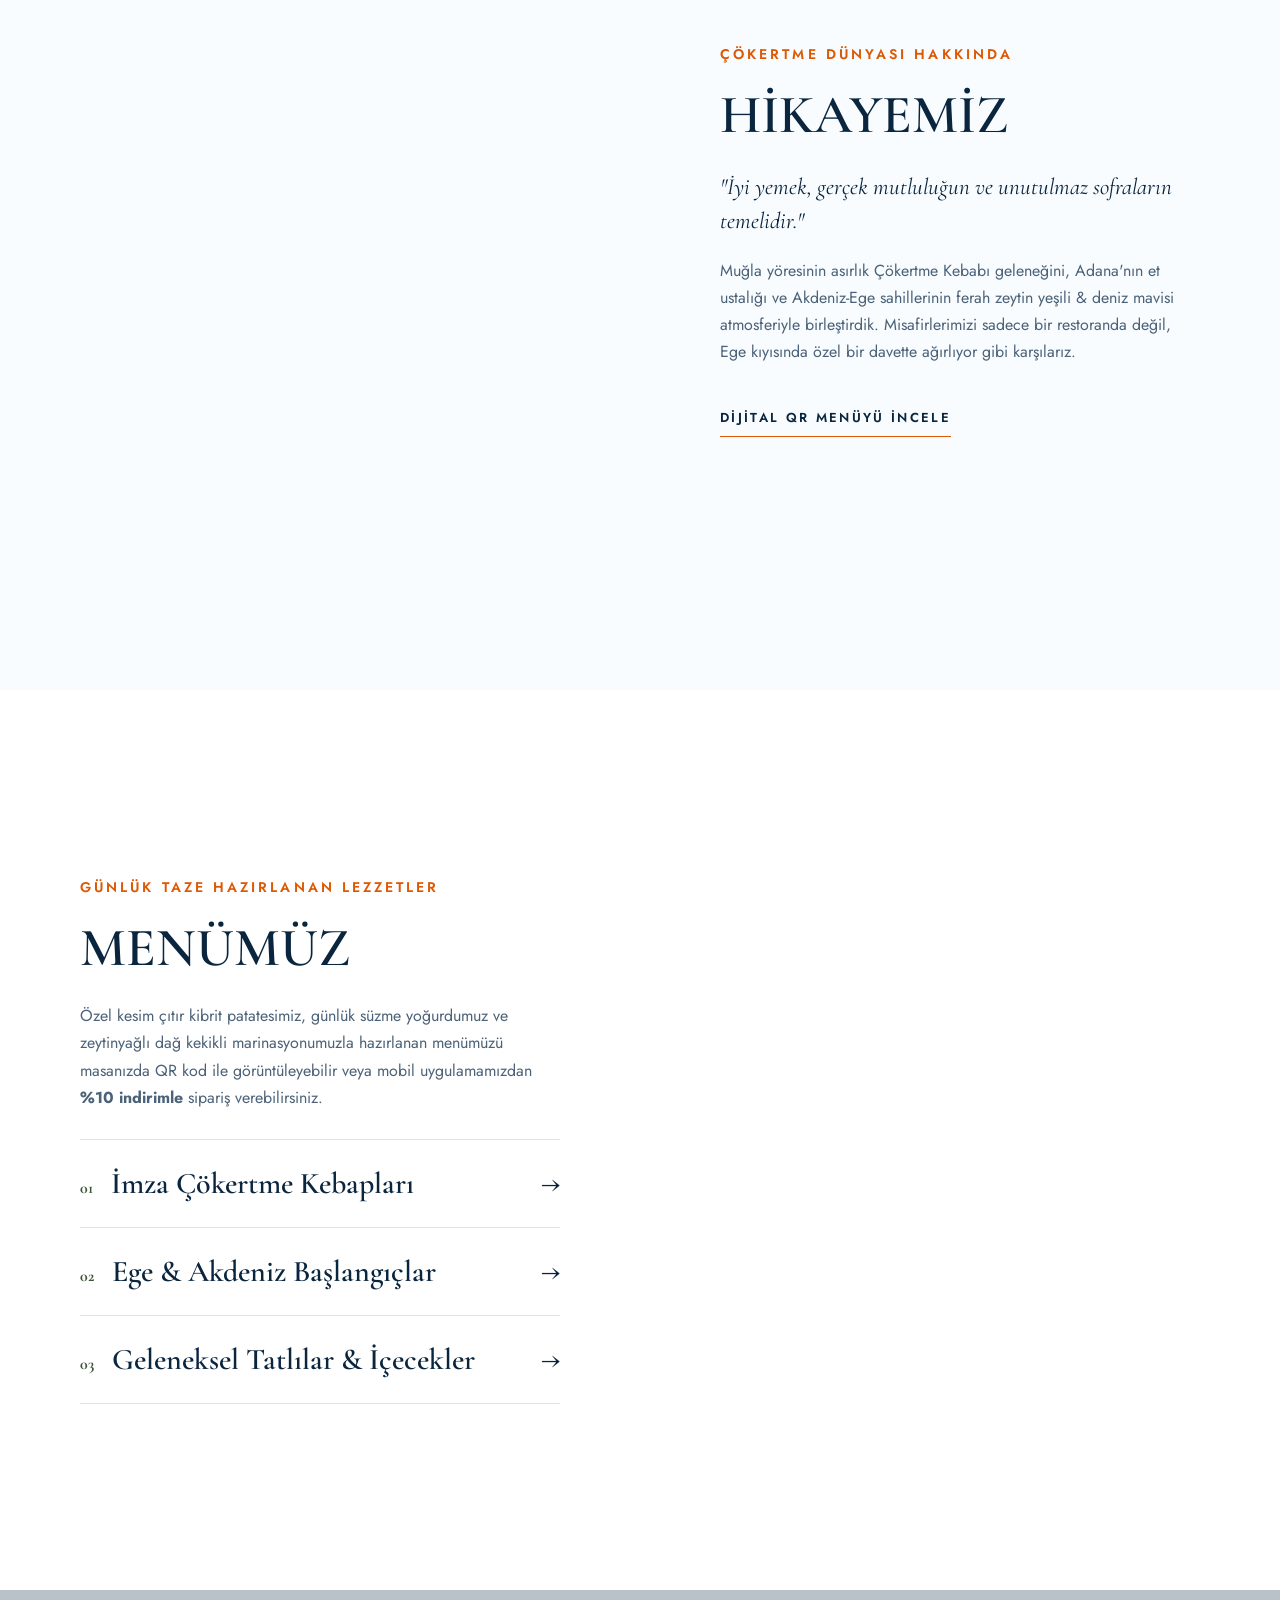
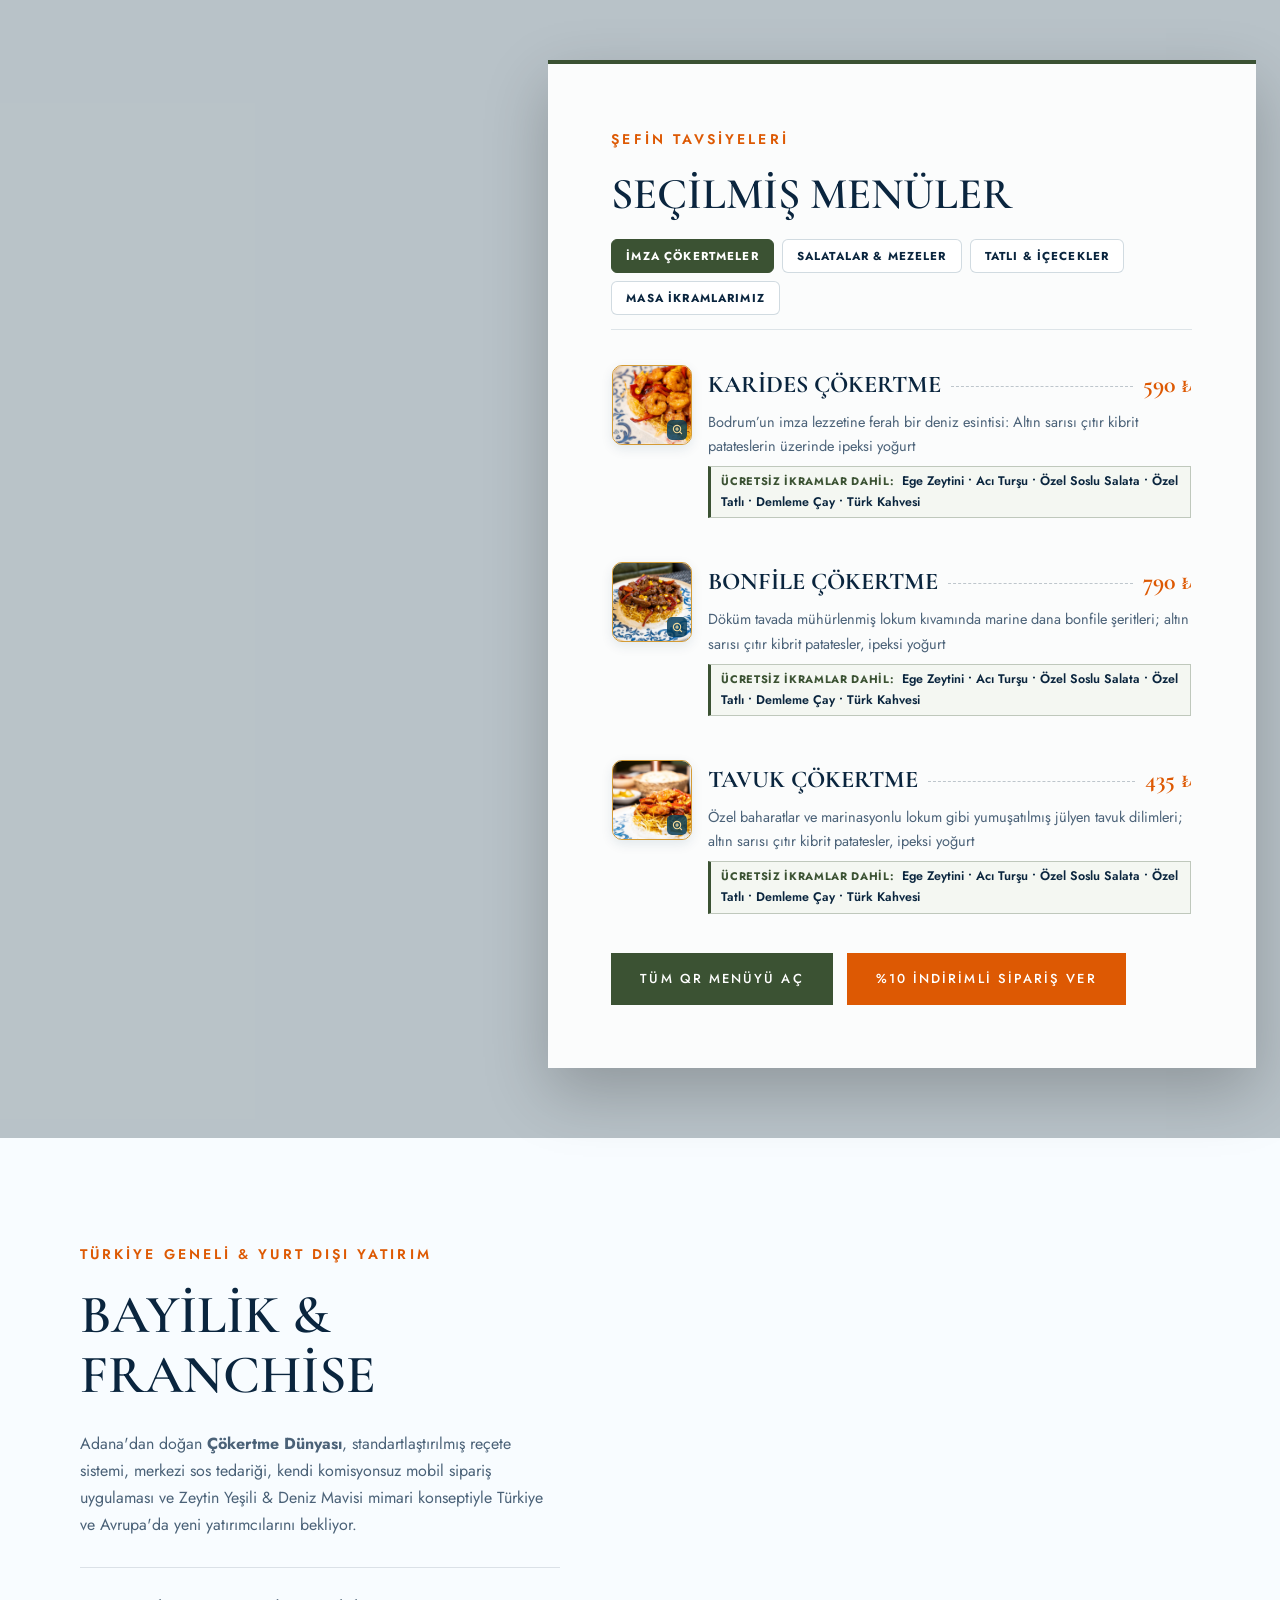
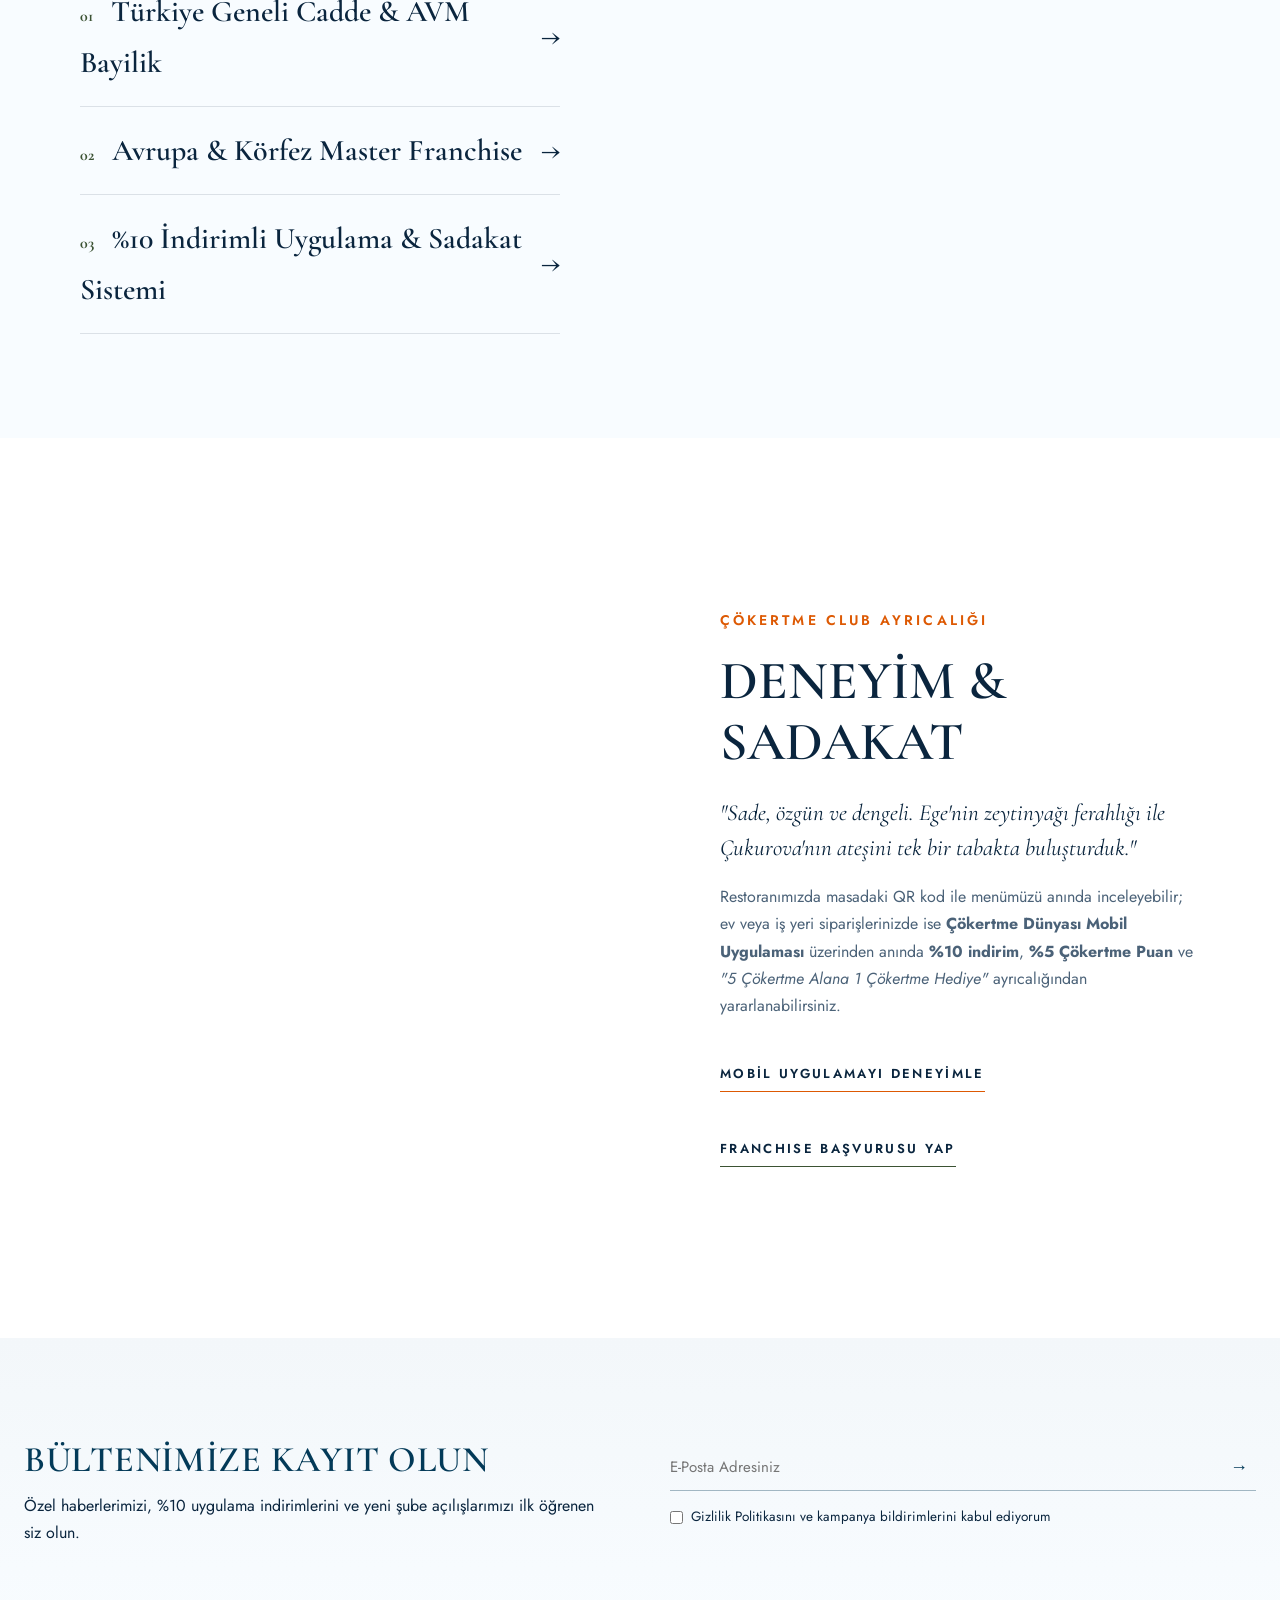
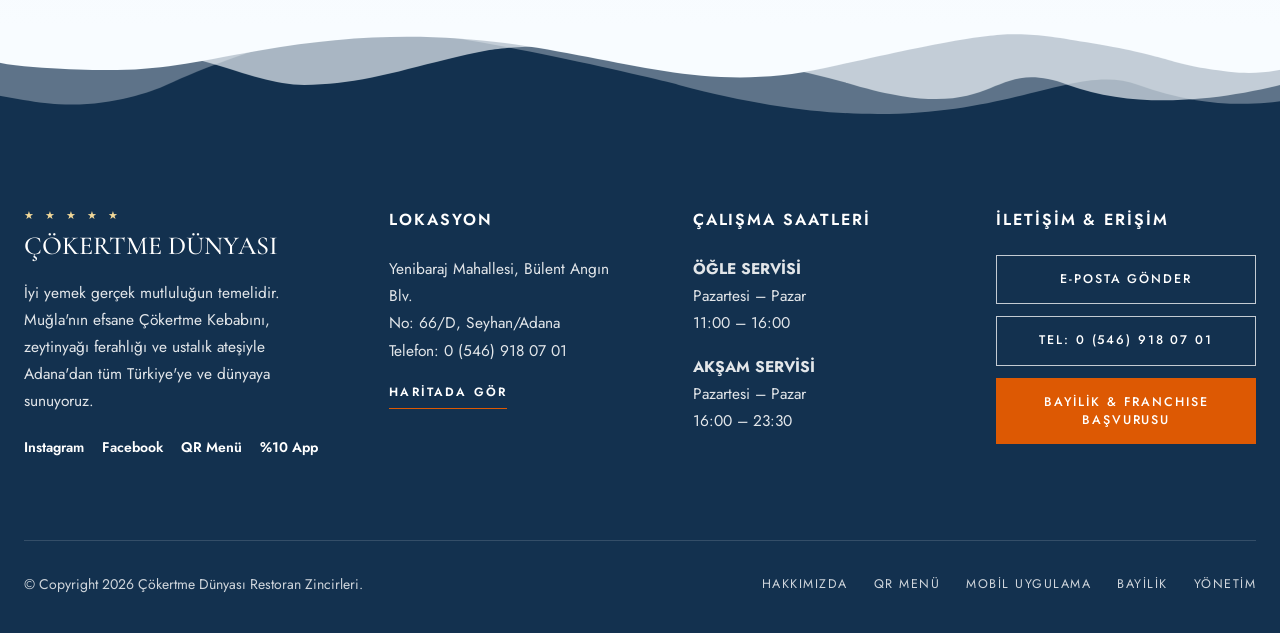
==== commit 986643c9: "Update phone (0 (546) 918 07 01 -> tel:+905469180701) and address (Yenibaraj Mahallesi, Bülent Angın" ====
--- a/index.html
+++ b/index.html
@@ -1142,11 +1142,11 @@
     <div class="pt-sidemenu-info">
       <div style="display:flex; align-items:flex-start; gap:8px;">
         <svg width="15" height="15" viewBox="0 0 24 24" fill="none" stroke="var(--pt-accent)" stroke-width="2.2" stroke-linecap="round" stroke-linejoin="round" style="flex-shrink:0; margin-top:4px;"><path d="M21 10c0 7-9 13-9 13s-9-6-9-13a9 9 0 0 1 18 0z"/><circle cx="12" cy="10" r="3"/></svg>
-        <span><strong>Adana Merkez:</strong> Turgut Özal Bulvarı, Çukurova / Adana</span>
+        <span><strong>Adana Merkez:</strong> Yenibaraj Mahallesi, Bülent Angın Blv. No: 66/D, Seyhan/Adana</span>
       </div>
       <div style="display:flex; align-items:center; gap:8px;">
         <svg width="15" height="15" viewBox="0 0 24 24" fill="none" stroke="var(--pt-olive)" stroke-width="2.2" stroke-linecap="round" stroke-linejoin="round" style="flex-shrink:0;"><path d="M22 16.92v3a2 2 0 0 1-2.18 2 19.79 19.79 0 0 1-8.63-3.07 19.5 19.5 0 0 1-6-6 19.79 19.79 0 0 1-3.07-8.67A2 2 0 0 1 4.11 2h3a2 2 0 0 1 2 1.72 12.84 12.84 0 0 0 .7 2.81 2 2 0 0 1-.45 2.11L8.09 9.91a16 16 0 0 0 6 6l1.27-1.27a2 2 0 0 1 2.11-.45 12.84 12.84 0 0 0 2.81.7A2 2 0 0 1 22 16.92z"/></svg>
-        <span><strong>Telefon:</strong> +90 (322) 455 01 48</span>
+        <span><strong>Telefon:</strong> <a href="tel:+905469180701" style="color:inherit; text-decoration:none; font-weight:700;">0 (546) 918 07 01</a></span>
       </div>
       <div style="display:flex; align-items:center; gap:8px;">
         <svg width="15" height="15" viewBox="0 0 24 24" fill="none" stroke="var(--pt-sea-deep)" stroke-width="2.2" stroke-linecap="round" stroke-linejoin="round" style="flex-shrink:0;"><path d="M4 4h16c1.1 0 2 .9 2 2v12c0 1.1-.9 2-2 2H4c-1.1 0-2-.9-2-2V6c0-1.1.9-2 2-2z"/><polyline points="22,6 12,13 2,6"/></svg>
@@ -1432,12 +1432,11 @@
         <div>
           <h4>LOKASYON</h4>
           <p>
-            Turgut Özal Bulvarı,<br />
-            Çukurova Merkez Şube<br />
-            Adana, Türkiye<br />
-            Telefon: <a href="tel:+903224550148">+90 (322) 455 01 48</a>
+            Yenibaraj Mahallesi, Bülent Angın Blv.<br />
+            No: 66/D, Seyhan/Adana<br />
+            Telefon: <a href="tel:+905469180701">0 (546) 918 07 01</a>
           </p>
-          <a href="https://maps.google.com/?q=Turgut+Ozal+Bulvari+Cukurova+Adana" target="_blank" class="pt-btn-underline" style="color:#fff; margin-top:18px; font-size:12px;">
+          <a href="https://maps.google.com/?q=Yenibaraj+Mahallesi,+B%C3%BClent+Ang%C4%B1n+Blv.+No:+66/D,+Seyhan/Adana" target="_blank" class="pt-btn-underline" style="color:#fff; margin-top:18px; font-size:12px;">
             HARİTADA GÖR
           </a>
         </div>
@@ -1462,8 +1461,8 @@
             <a href="mailto:cokertmedunyasi@gmail.com" class="pt-footer-btn-outline">
               E-POSTA GÖNDER
             </a>
-            <a href="tel:+903224550148" class="pt-footer-btn-outline">
-              TEL: +90 (322) 455 01 48
+            <a href="tel:+905469180701" class="pt-footer-btn-outline">
+              TEL: 0 (546) 918 07 01
             </a>
             <button type="button" onclick="openFranchiseModal()" class="pt-footer-btn-solid">
               BAYİLİK &amp; FRANCHISE BAŞVURUSU
@@ -1535,7 +1534,7 @@
     <div class="pt-modal-box" id="home-dish-modal-content" style="max-width:560px; padding:0; overflow:hidden; border-top:4px solid var(--pt-olive);"></div>
   </div>
 
-  <script src="assets/data.js?v=4"></script>
+  <script src="assets/data.js?v=5"></script>
   <script>
     // 1. Sticky Header Scroll Efekti
     window.addEventListener("scroll", () => {
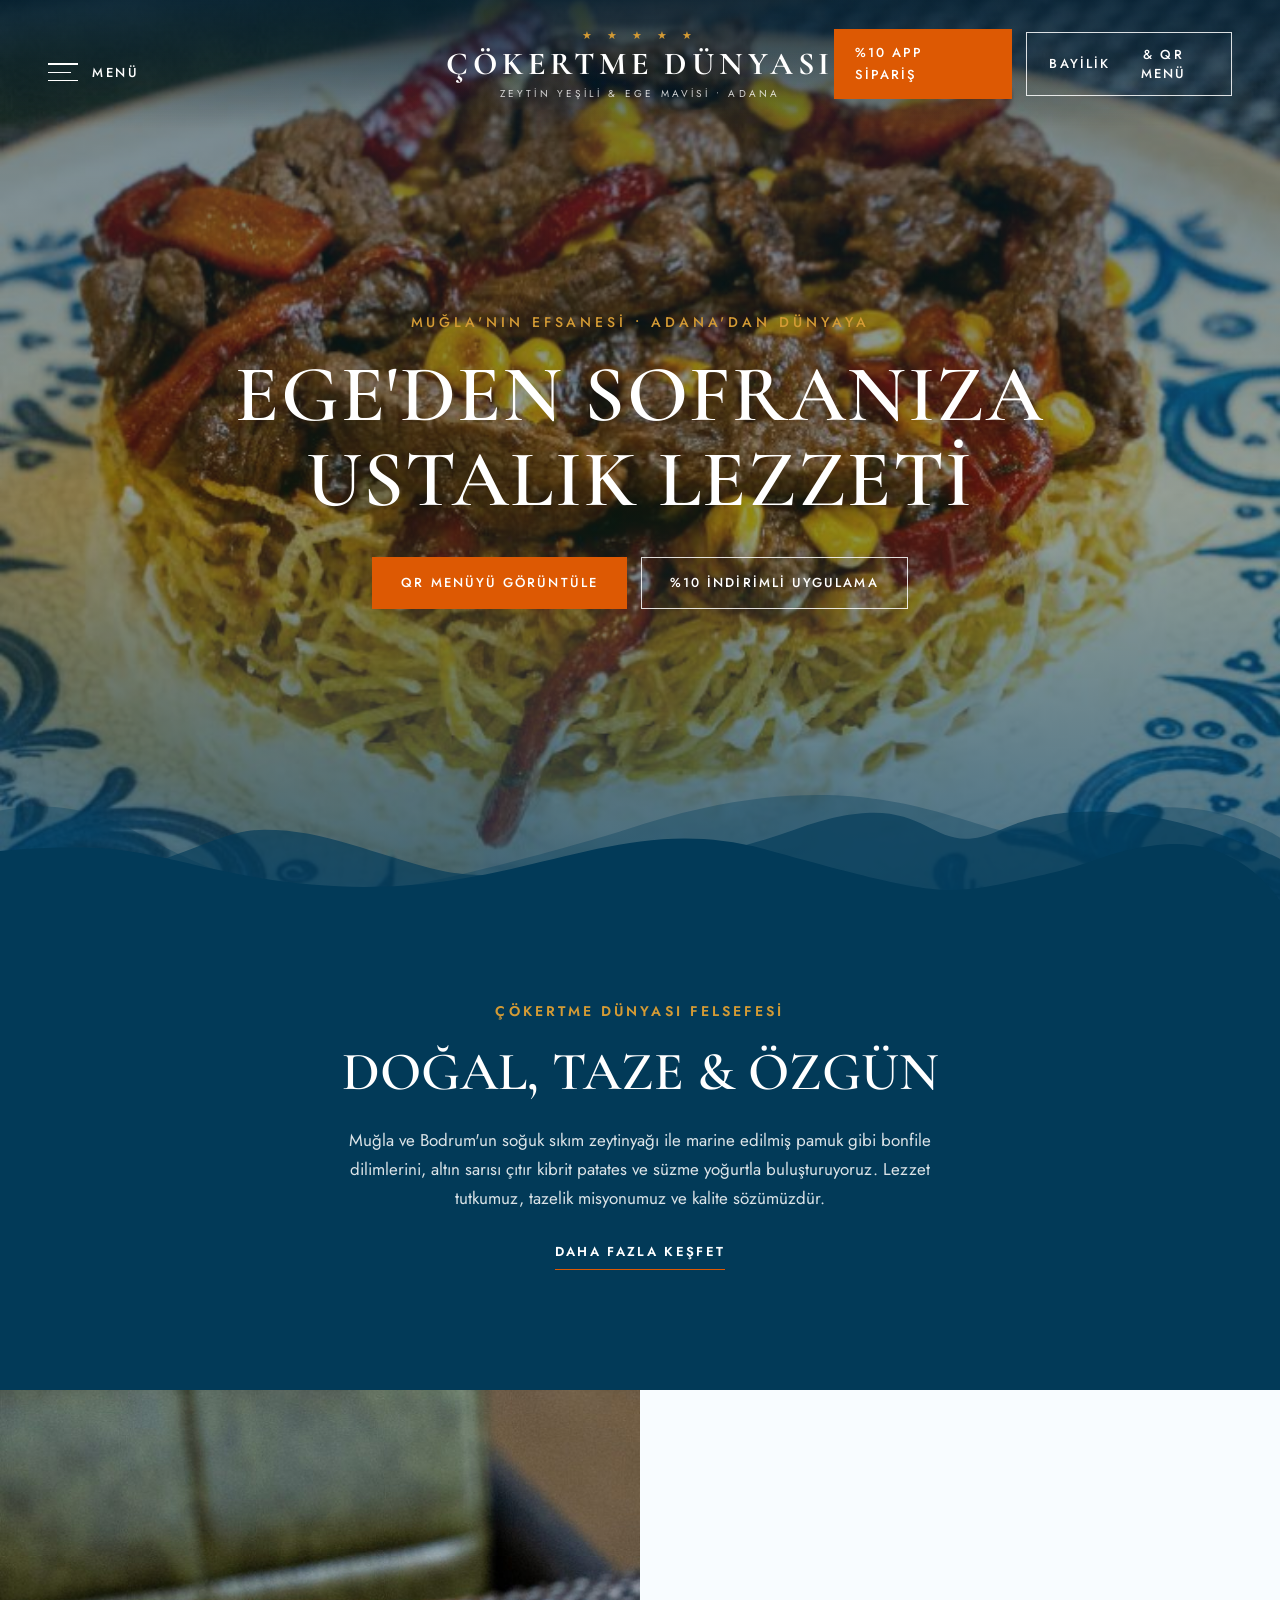
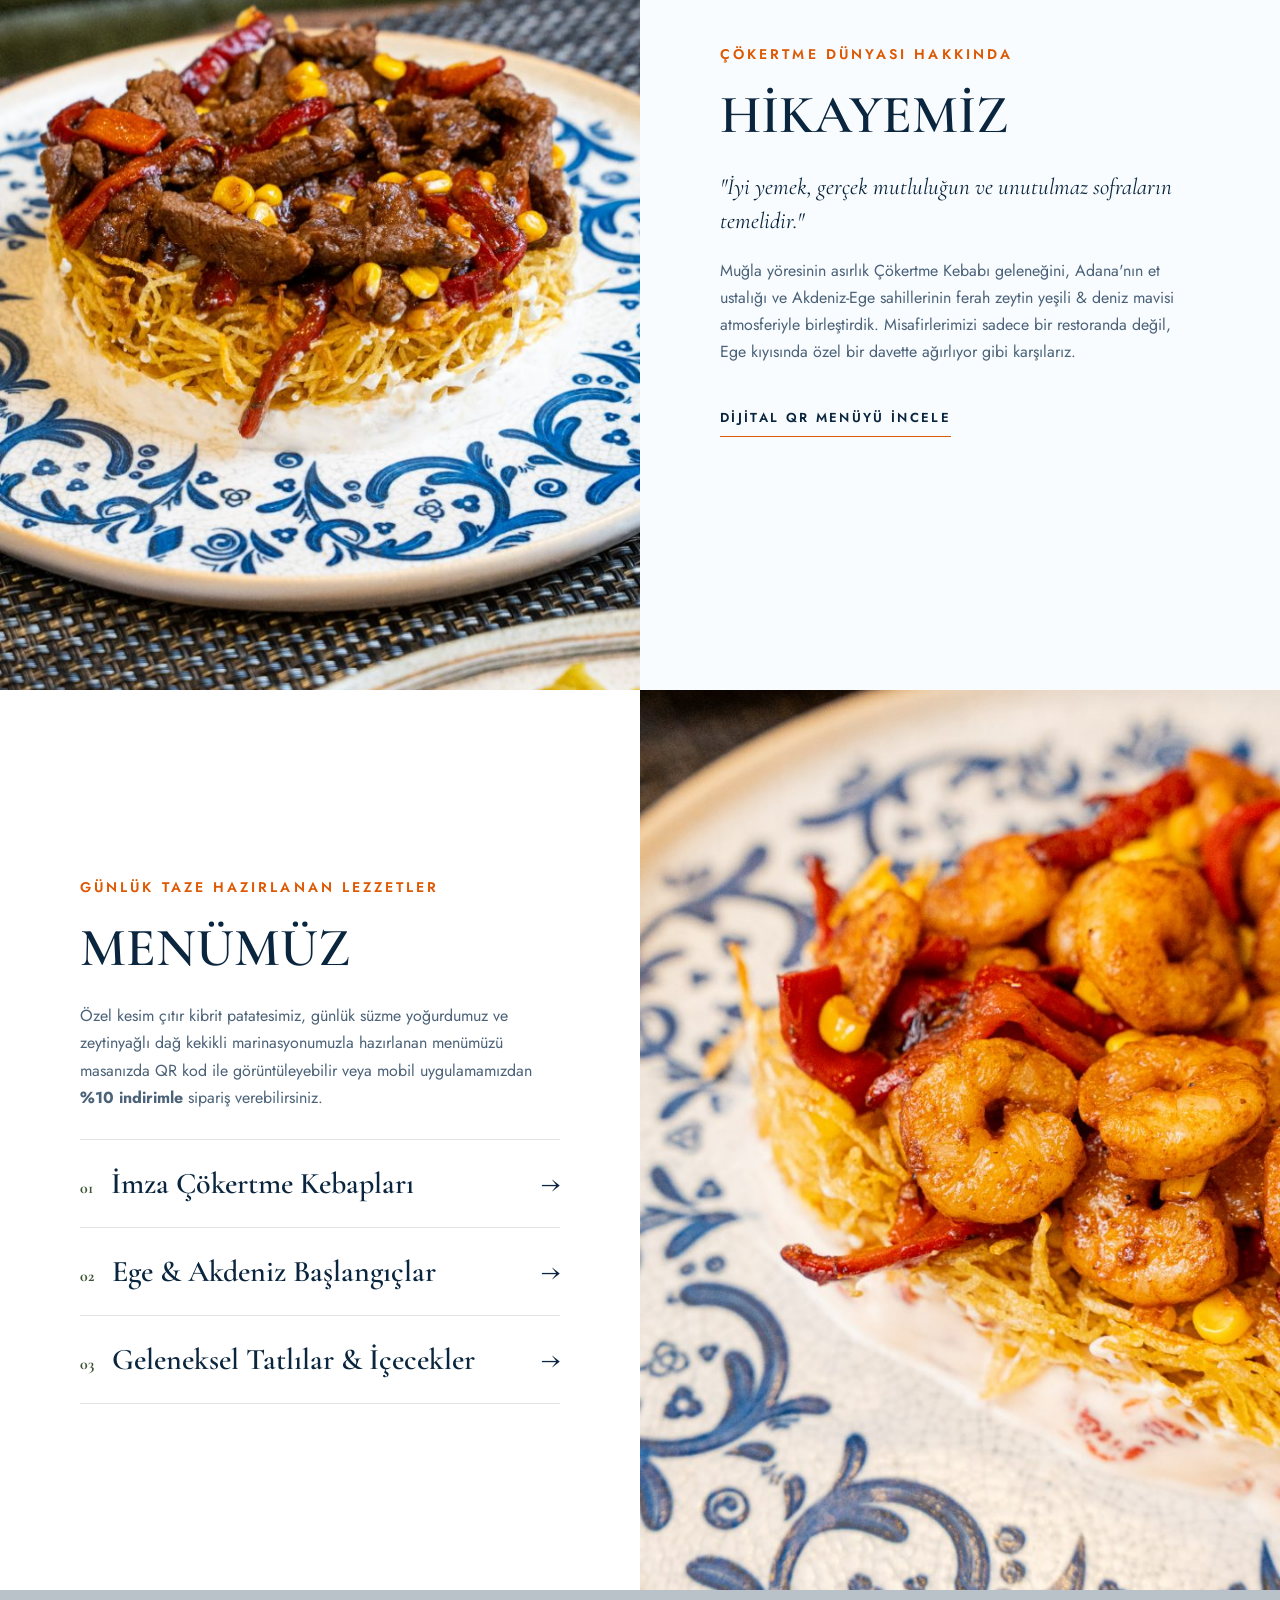
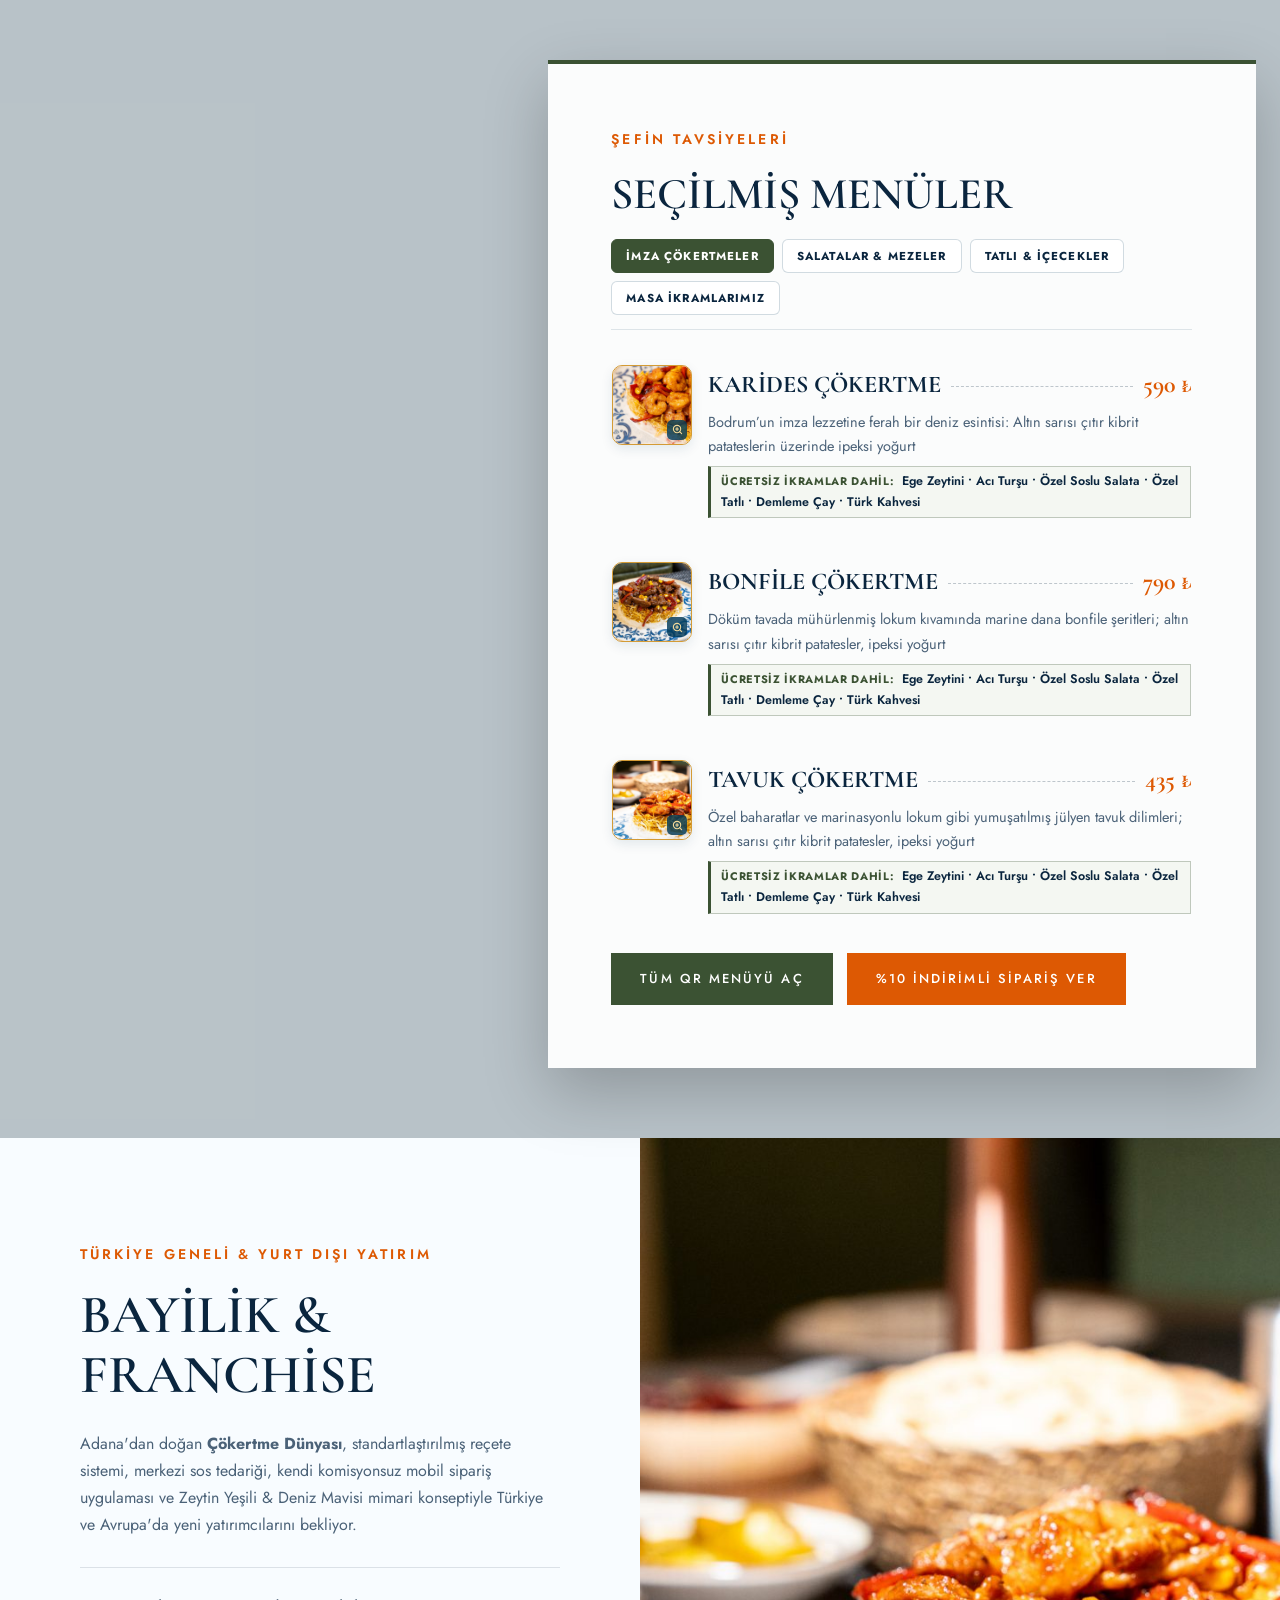
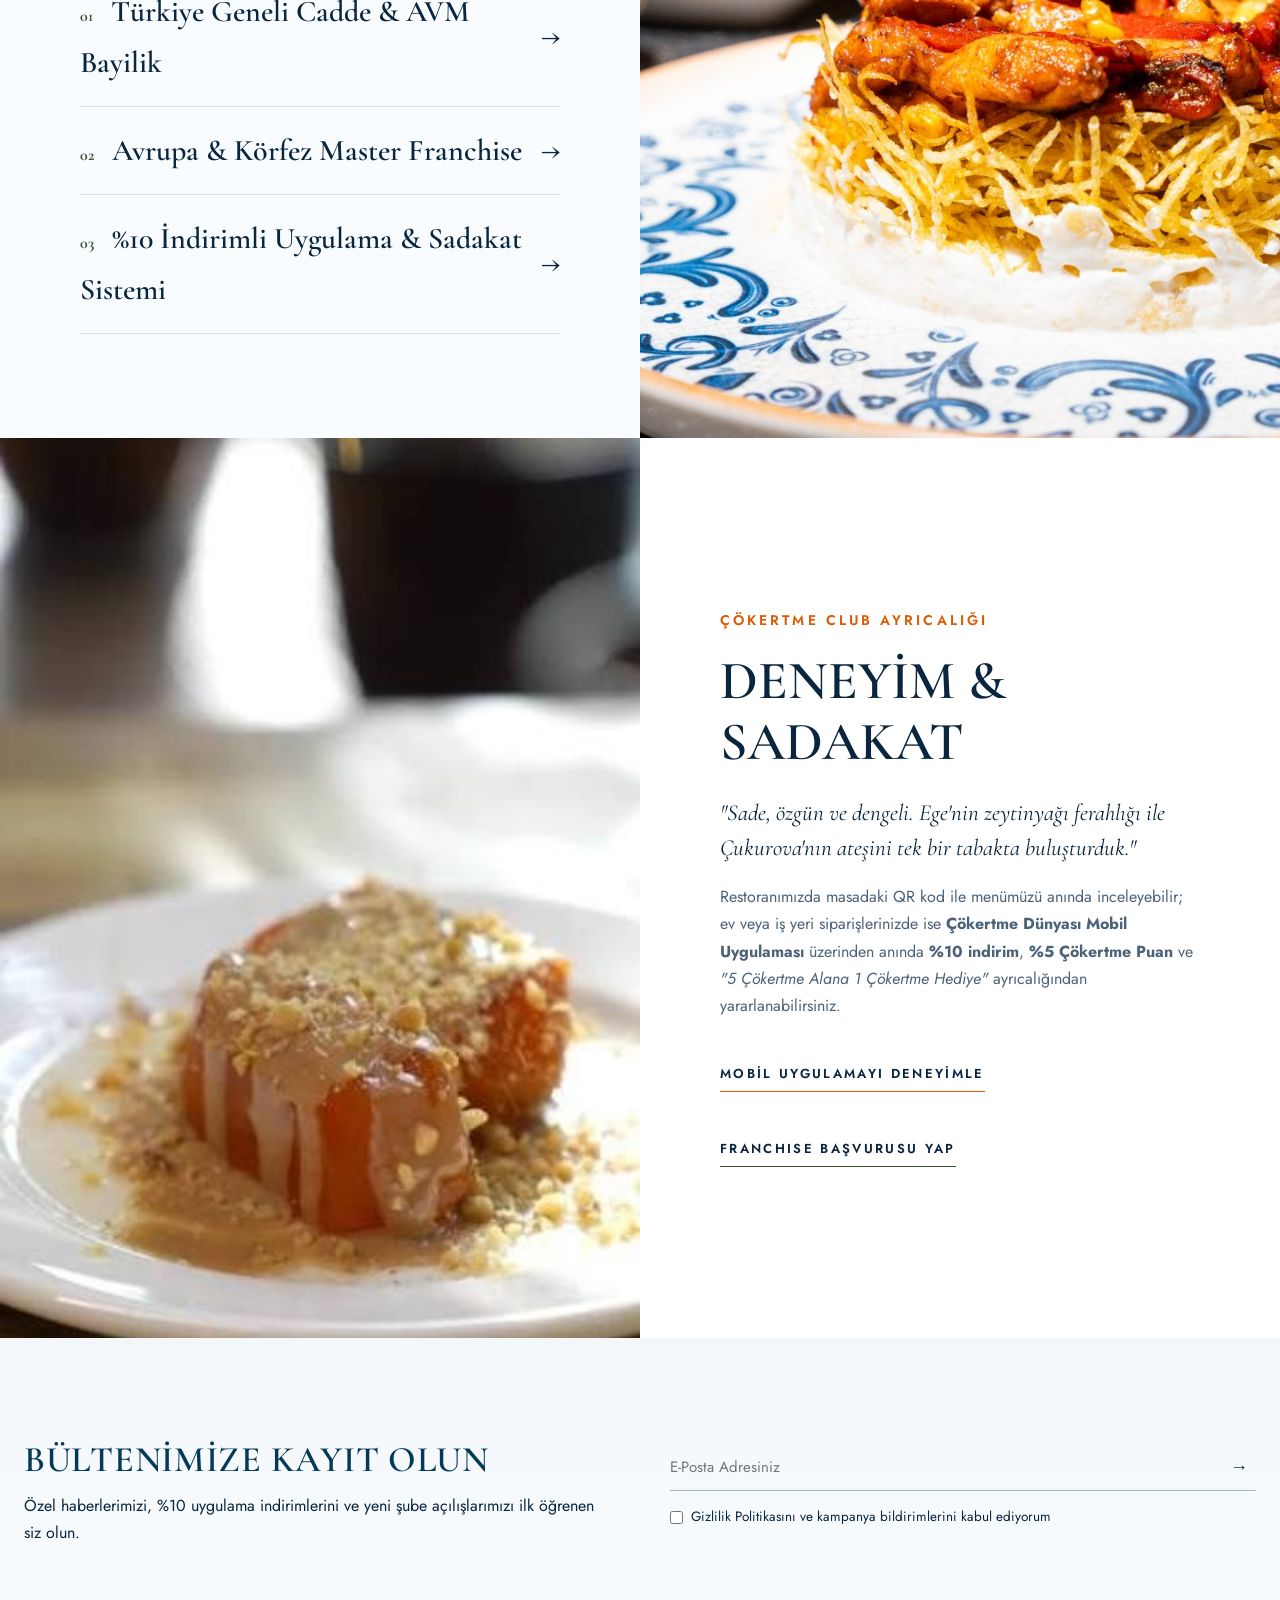
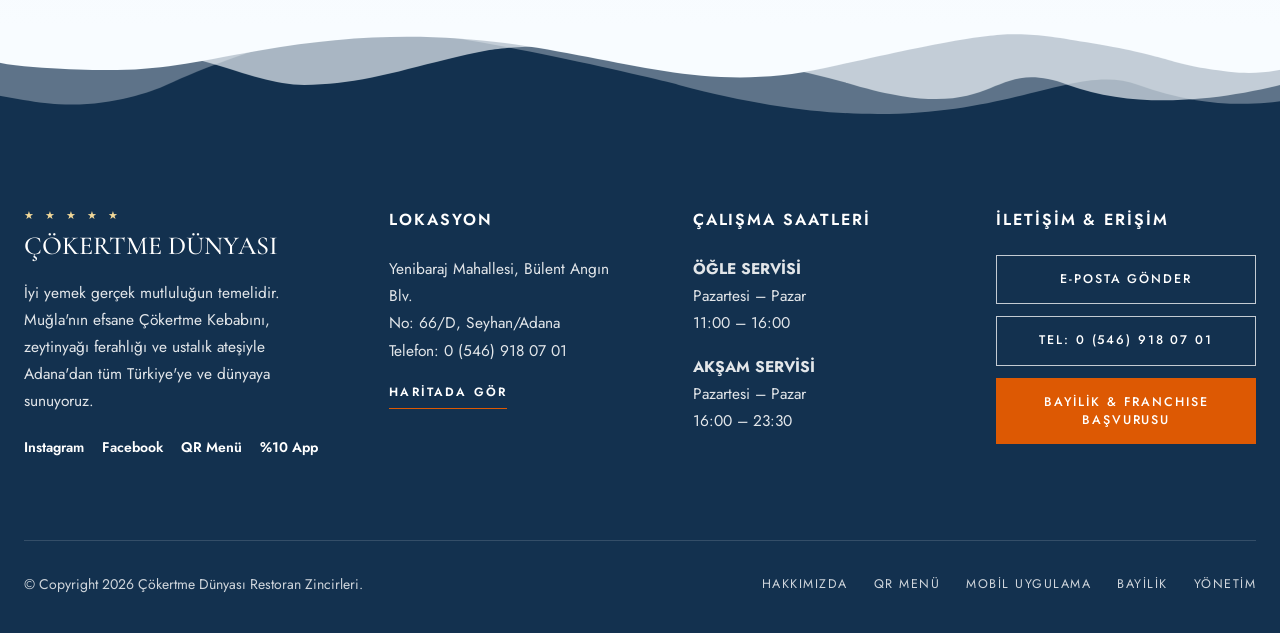
==== commit 5d94344f: "Add Website & QR Menu Visual Banner Management panel in yonetim.html and replace stock Unsplash imag" ====
--- a/index.html
+++ b/index.html
@@ -560,7 +560,7 @@
        ========================================================================== */
     .pt-parallax-menu {
       min-height: 100vh;
-      background-image: url("https://images.unsplash.com/photo-1544025162-d76694265947?auto=format&fit=crop&w=1800&q=85");
+      background-image: url("assets/uploads/item-1792323465955.jpg?v=1");
       background-size: cover;
       background-position: center center;
       background-attachment: fixed;
@@ -1196,9 +1196,9 @@
        ======================================================================== -->
   <section class="pt-hero">
     <div class="pt-hero-slides">
-      <div class="pt-hero-slide active" style="background-image:url('https://images.unsplash.com/photo-1544025162-d76694265947?auto=format&fit=crop&w=1920&q=85');"></div>
-      <div class="pt-hero-slide" style="background-image:url('https://images.unsplash.com/photo-1555939594-58d7cb561ad1?auto=format&fit=crop&w=1920&q=85');"></div>
-      <div class="pt-hero-slide" style="background-image:url('https://images.unsplash.com/photo-1517248135467-4c7edcad34c4?auto=format&fit=crop&w=1920&q=85');"></div>
+      <div class="pt-hero-slide active" id="site-img-heroSlide1" style="background-image:url('assets/uploads/item-1792323465955.jpg?v=1');"></div>
+      <div class="pt-hero-slide" id="site-img-heroSlide2" style="background-image:url('assets/uploads/item-1792324381559.jpg?v=1');"></div>
+      <div class="pt-hero-slide" id="site-img-heroSlide3" style="background-image:url('assets/uploads/item-1792323418352.jpg?v=1');"></div>
     </div>
     <div class="pt-hero-overlay"></div>
 
@@ -1239,7 +1239,7 @@
        SECTION 3: 50/50 SPLIT — HİKAYEMİZ (Sol Görsel / Sağ Metin)
        ======================================================================== -->
   <section id="hikayemiz" class="pt-split-section bg-mist">
-    <div class="pt-split-image" style="background-image:url('https://images.unsplash.com/photo-1546833999-b9f581a1996d?auto=format&fit=crop&w=1200&q=85');"></div>
+    <div class="pt-split-image" id="site-img-storyImage" style="background-image:url('assets/uploads/item-1792323465955.jpg?v=1');"></div>
     <div class="pt-split-content">
       <span class="pt-subtitle">ÇÖKERTME DÜNYASI HAKKINDA</span>
       <h2 class="pt-section-title">Hikayemiz</h2>
@@ -1287,7 +1287,7 @@
         </li>
       </ul>
     </div>
-    <div class="pt-split-image" style="background-image:url('https://images.unsplash.com/photo-1604908176997-125f25cc6f3d?auto=format&fit=crop&w=1200&q=85');"></div>
+    <div class="pt-split-image" id="site-img-menuSplitImage" style="background-image:url('assets/uploads/item-1792324381559.jpg?v=1');"></div>
   </section>
 
   <!-- ========================================================================
@@ -1349,14 +1349,14 @@
         </li>
       </ul>
     </div>
-    <div class="pt-split-image" style="background-image:url('https://images.unsplash.com/photo-1555396273-367ea4eb4db5?auto=format&fit=crop&w=1200&q=85');"></div>
+    <div class="pt-split-image" id="site-img-franchiseImage" style="background-image:url('assets/uploads/item-1792323418352.jpg?v=1');"></div>
   </section>
 
   <!-- ========================================================================
        SECTION 7: 50/50 SPLIT — DENEYİM & SADAKAT PROGRAMI (Sol Görsel / Sağ Metin)
        ======================================================================== -->
   <section class="pt-split-section">
-    <div class="pt-split-image" style="background-image:url('https://images.unsplash.com/photo-1529042410759-befb1204b468?auto=format&fit=crop&w=1200&q=85');"></div>
+    <div class="pt-split-image" id="site-img-loyaltyImage" style="background-image:url('assets/uploads/item-1792325457108.jpg?v=1');"></div>
     <div class="pt-split-content">
       <span class="pt-subtitle">ÇÖKERTME CLUB AYRICALIĞI</span>
       <h2 class="pt-section-title">Deneyim &amp; Sadakat</h2>
@@ -1534,7 +1534,7 @@
     <div class="pt-modal-box" id="home-dish-modal-content" style="max-width:560px; padding:0; overflow:hidden; border-top:4px solid var(--pt-olive);"></div>
   </div>
 
-  <script src="assets/data.js?v=5"></script>
+  <script src="assets/data.js?v=6"></script>
   <script>
     // 1. Sticky Header Scroll Efekti
     window.addEventListener("scroll", () => {
@@ -1717,7 +1717,34 @@
       this.reset();
     });
 
-    CokertmeStore.syncFromServer().then(renderSelectedMenus);
+    function applySiteImages() {
+      const state = CokertmeStore.getState();
+      const si = (state && state.siteImages) ? state.siteImages : {};
+      const map = {
+        "site-img-heroSlide1": si.heroSlide1,
+        "site-img-heroSlide2": si.heroSlide2,
+        "site-img-heroSlide3": si.heroSlide3,
+        "site-img-storyImage": si.storyImage,
+        "site-img-menuSplitImage": si.menuSplitImage,
+        "secilmis-menuler": si.parallaxMenuBg,
+        "site-img-franchiseImage": si.franchiseImage,
+        "site-img-loyaltyImage": si.loyaltyImage
+      };
+      Object.keys(map).forEach(elId => {
+        const val = map[elId];
+        const el = document.getElementById(elId);
+        if (el && val) {
+          el.style.backgroundImage = `url("${val}")`;
+        }
+      });
+    }
+
+    applySiteImages();
+    renderSelectedMenus();
+    CokertmeStore.syncFromServer().then(() => {
+      applySiteImages();
+      renderSelectedMenus();
+    });
   </script>
 </body>
 </html>
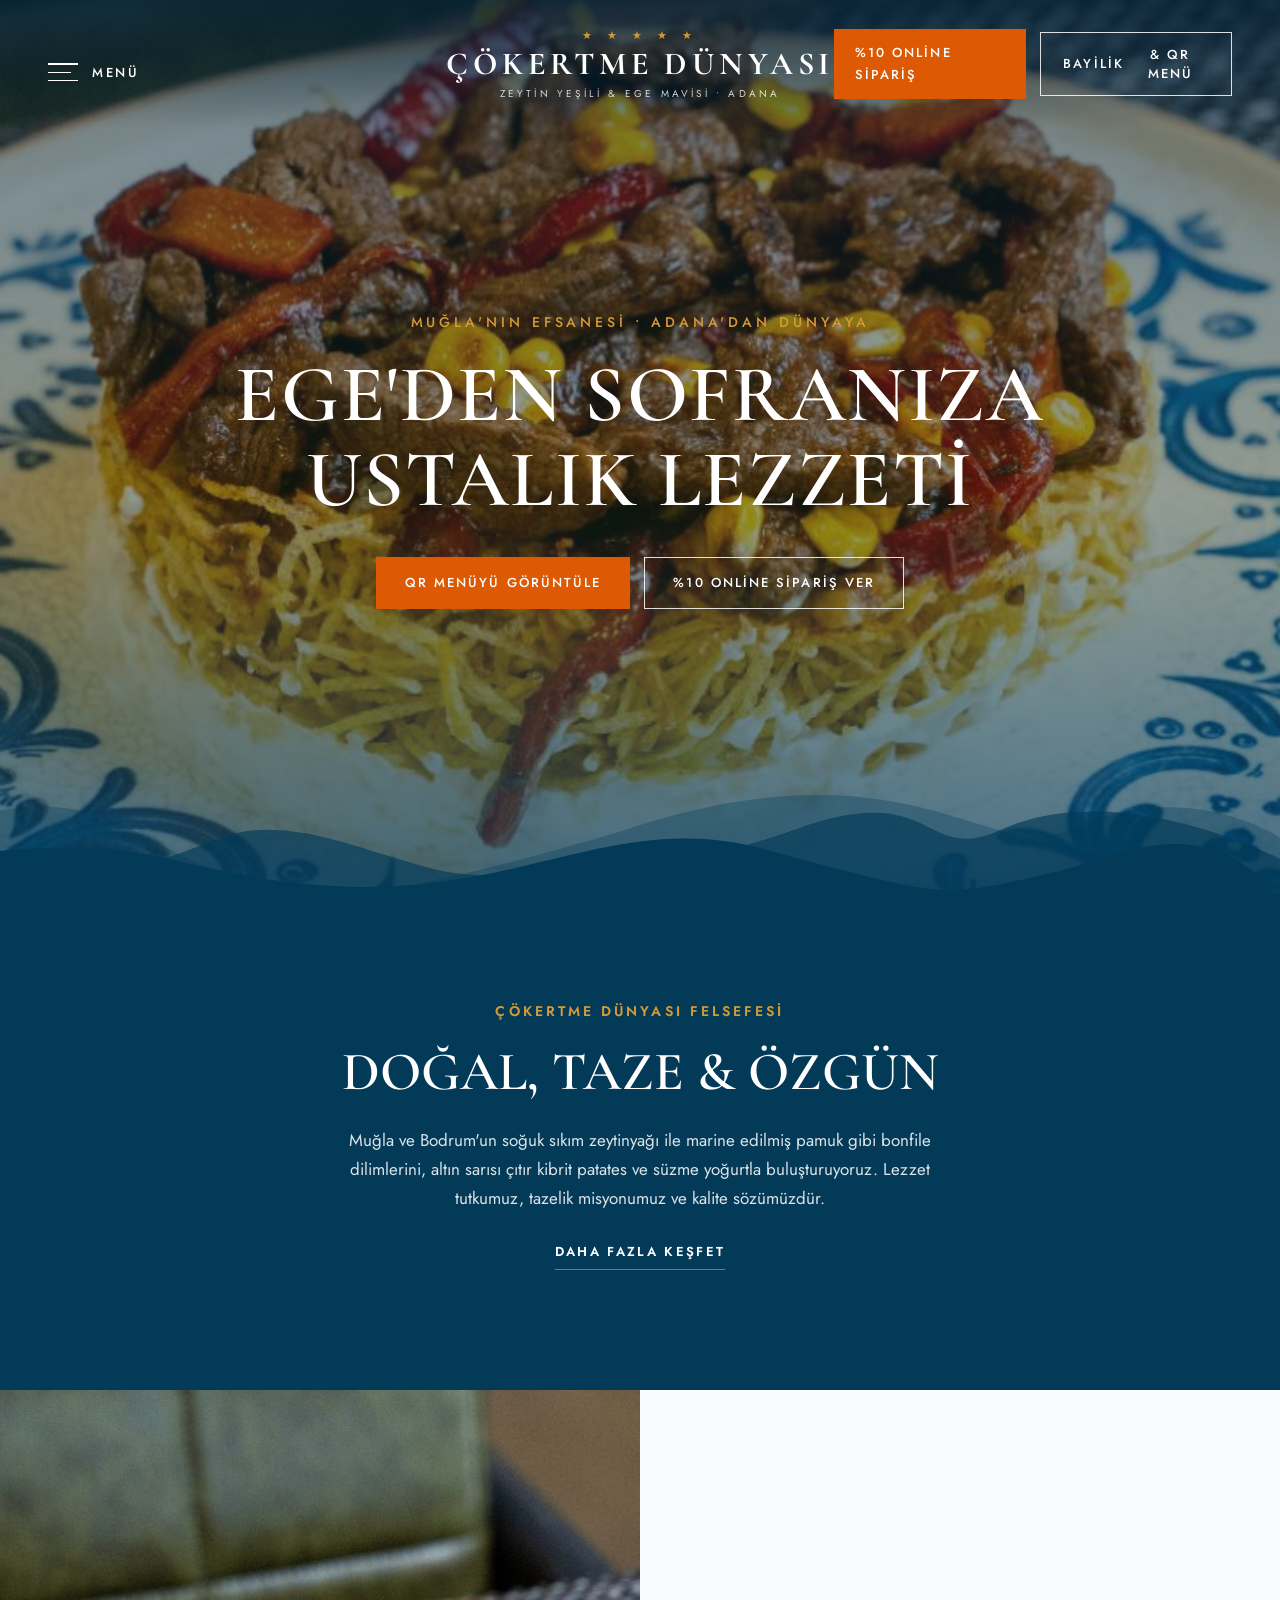
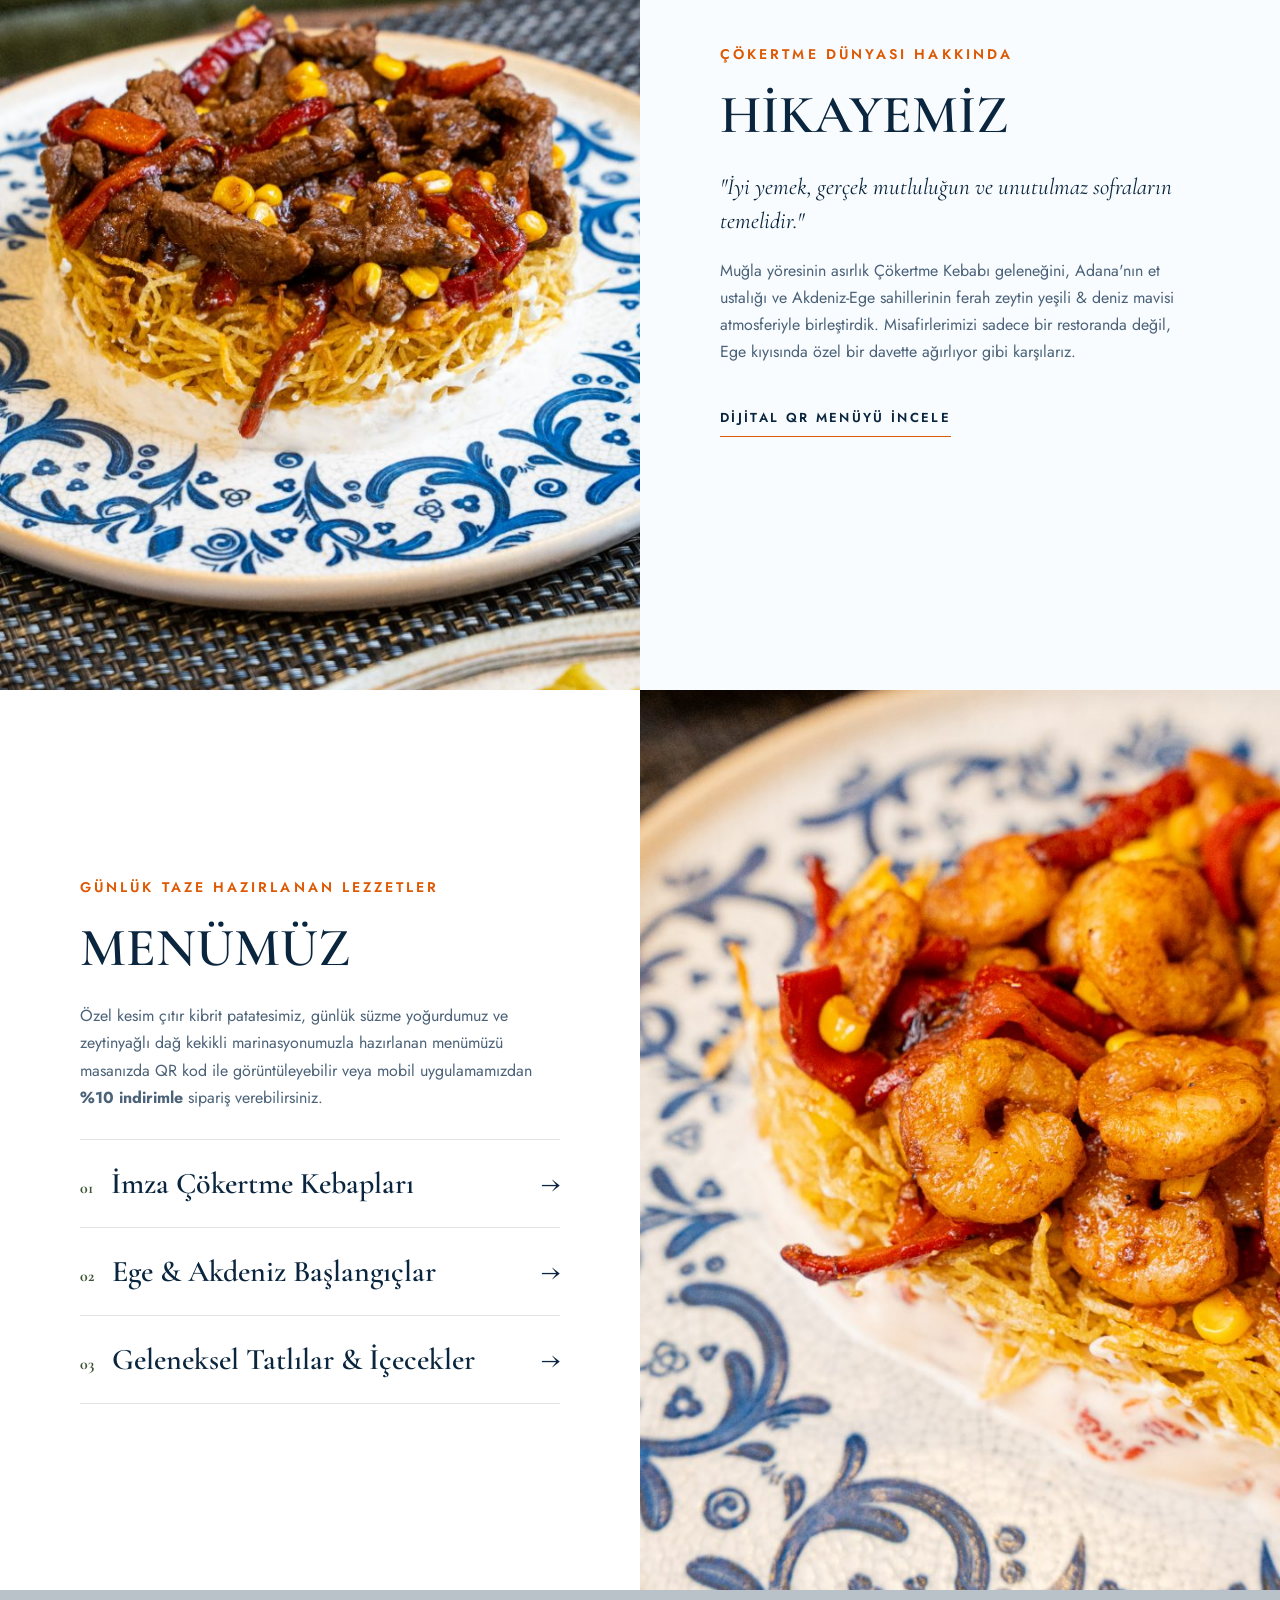
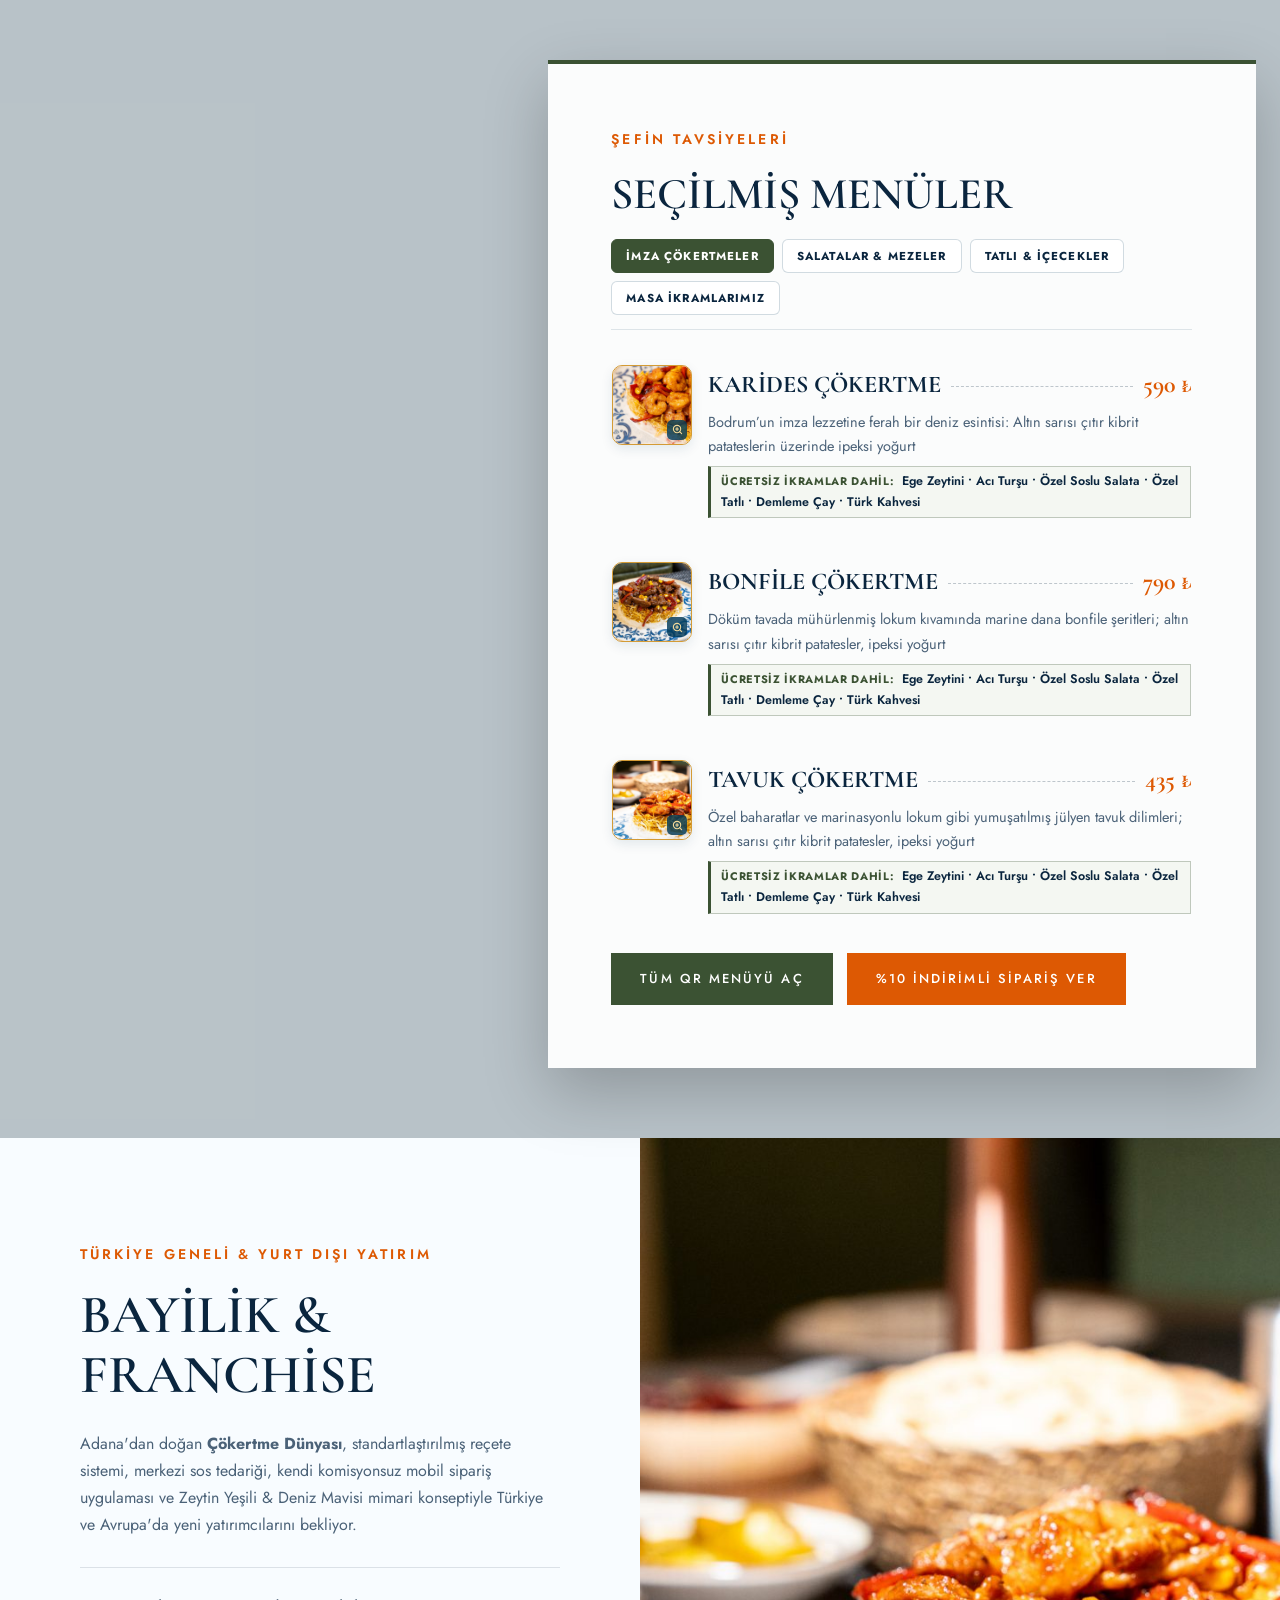
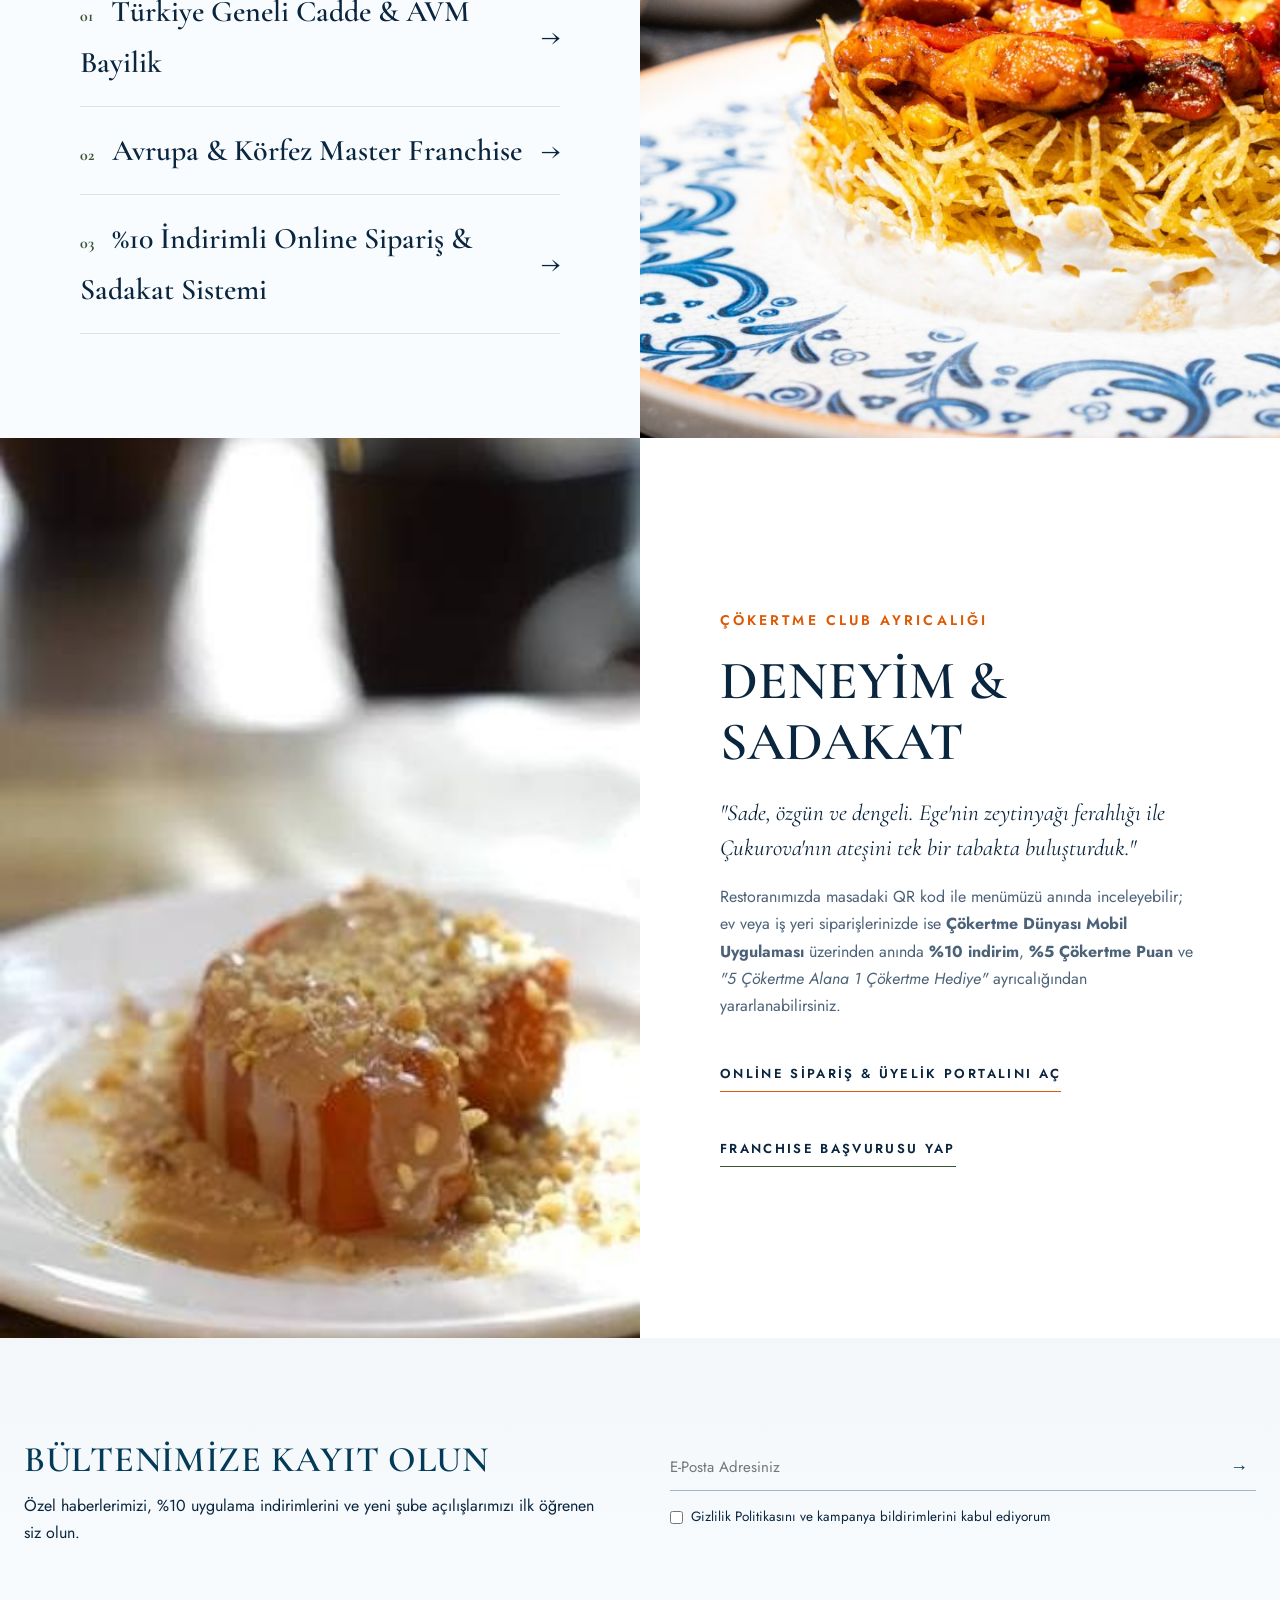
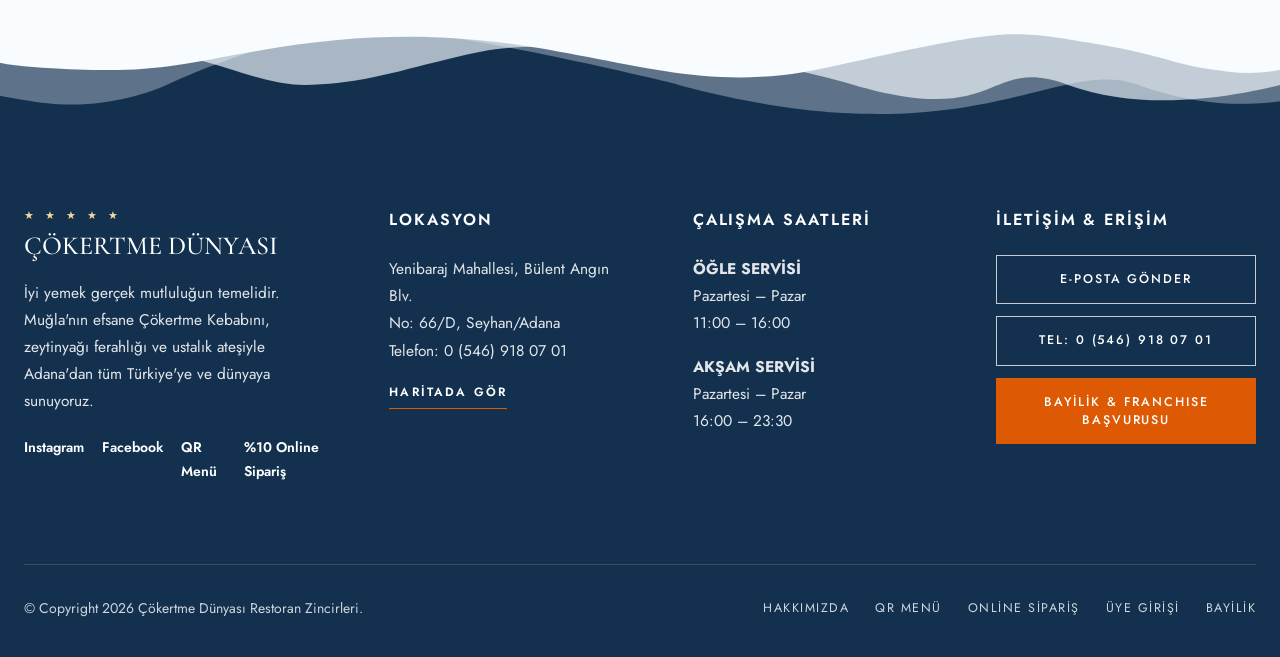
==== commit 72fe1c82: "Feat: Add admin login protection (admin/YEo13221990.,), hide admin links, add onlinesiparis subdomai" ====
--- a/index.html
+++ b/index.html
@@ -1128,10 +1128,10 @@
         <li><a href="index.html" onclick="toggleSideMenu(false)"><span>Ana Sayfa</span><span>→</span></a></li>
         <li><a href="#hikayemiz" onclick="toggleSideMenu(false)"><span>Hikayemiz & Felsefemiz</span><span>→</span></a></li>
         <li><a href="menu.html"><span>Masadaki Dijital QR Menü</span><span>→</span></a></li>
-        <li><a href="uygulama.html"><span>Mobil Uygulama (%10 İndirim)</span><span>→</span></a></li>
+        <li><a href="https://onlinesiparis.cokertmedunyasi.com/" onclick="return window.openOnlineOrderPortal ? window.openOnlineOrderPortal(event) : true;"><span>Online Sipariş (%10 İndirim)</span><span>→</span></a></li>
+        <li><a href="https://onlinesiparis.cokertmedunyasi.com/?auth=login" onclick="return window.openOnlineOrderPortal ? window.openOnlineOrderPortal(event, 'login') : true;"><span>Üye Girişi &amp; Üye Ol</span><span>→</span></a></li>
         <li><a href="#secilmis-menuler" onclick="toggleSideMenu(false)"><span>Şefin İmza Seçkileri</span><span>→</span></a></li>
         <li><a href="#bayilik" onclick="toggleSideMenu(false)"><span>Yurt İçi & Yurt Dışı Bayilik</span><span>→</span></a></li>
-        <li><a href="yonetim.html"><span>Yönetim & Masa QR Baskı</span><span>→</span></a></li>
       </ul>
 
       <button class="pt-btn pt-btn-solid-accent" style="width:100%;" onclick="toggleSideMenu(false); openFranchiseModal();">
@@ -1154,8 +1154,8 @@
       </div>
       <div style="display:flex; gap:16px; margin-top:8px; font-weight:600; color:var(--pt-sea-deep);">
         <a href="menu.html">QR Menü</a> •
-        <a href="uygulama.html">%10 App Sipariş</a> •
-        <a href="yonetim.html">Yönetim</a>
+        <a href="https://onlinesiparis.cokertmedunyasi.com/" onclick="return window.openOnlineOrderPortal ? window.openOnlineOrderPortal(event) : true;">%10 Online Sipariş</a> •
+        <a href="https://onlinesiparis.cokertmedunyasi.com/?auth=login" onclick="return window.openOnlineOrderPortal ? window.openOnlineOrderPortal(event, 'login') : true;">Üye Girişi</a>
       </div>
     </div>
   </aside>
@@ -1182,8 +1182,8 @@
     </a>
 
     <div class="pt-header-right">
-      <a href="uygulama.html" class="pt-btn pt-btn-solid-accent hide-mobile" style="padding:12px 20px;">
-        %10 APP SİPARİŞ
+      <a href="https://onlinesiparis.cokertmedunyasi.com/" onclick="return window.openOnlineOrderPortal ? window.openOnlineOrderPortal(event) : true;" class="pt-btn pt-btn-solid-accent hide-mobile" style="padding:12px 20px;">
+        %10 ONLİNE SİPARİŞ
       </a>
       <button class="pt-btn pt-btn-outline-light pt-btn-mobile-compact" style="padding:12px 22px;" onclick="openFranchiseModal()">
         BAYİLİK<span class="desktop-only-text"> &amp; QR MENÜ</span>
@@ -1207,7 +1207,7 @@
       <h1 class="pt-hero-title">Ege'den Sofranıza<br />Ustalık Lezzeti</h1>
       <div class="pt-hero-buttons">
         <a href="menu.html" class="pt-btn pt-btn-solid-accent">QR MENÜYÜ GÖRÜNTÜLE</a>
-        <a href="uygulama.html" class="pt-btn pt-btn-outline-light">%10 İNDİRİMLİ UYGULAMA</a>
+        <a href="https://onlinesiparis.cokertmedunyasi.com/" onclick="return window.openOnlineOrderPortal ? window.openOnlineOrderPortal(event) : true;" class="pt-btn pt-btn-outline-light">%10 ONLİNE SİPARİŞ VER</a>
       </div>
     </div>
 
@@ -1311,7 +1311,7 @@
 
         <div style="display:flex; gap:14px; flex-wrap:wrap; margin-top:28px;">
           <a href="menu.html" class="pt-btn pt-btn-solid-olive">TÜM QR MENÜYÜ AÇ</a>
-          <a href="uygulama.html" class="pt-btn pt-btn-solid-accent">%10 İNDİRİMLİ SİPARİŞ VER</a>
+          <a href="https://onlinesiparis.cokertmedunyasi.com/" onclick="return window.openOnlineOrderPortal ? window.openOnlineOrderPortal(event) : true;" class="pt-btn pt-btn-solid-accent">%10 İNDİRİMLİ SİPARİŞ VER</a>
         </div>
       </div>
     </div>
@@ -1342,8 +1342,8 @@
           </a>
         </li>
         <li>
-          <a href="uygulama.html">
-            <span><span class="pt-num-prefix">03</span>%10 İndirimli Uygulama &amp; Sadakat Sistemi</span>
+          <a href="https://onlinesiparis.cokertmedunyasi.com/" onclick="return window.openOnlineOrderPortal ? window.openOnlineOrderPortal(event) : true;">
+            <span><span class="pt-num-prefix">03</span>%10 İndirimli Online Sipariş &amp; Sadakat Sistemi</span>
             <span>→</span>
           </a>
         </li>
@@ -1367,7 +1367,7 @@
         Restoranımızda masadaki QR kod ile menümüzü anında inceleyebilir; ev veya iş yeri siparişlerinizde ise <strong>Çökertme Dünyası Mobil Uygulaması</strong> üzerinden anında <strong>%10 indirim</strong>, <strong>%5 Çökertme Puan</strong> ve <em>"5 Çökertme Alana 1 Çökertme Hediye"</em> ayrıcalığından yararlanabilirsiniz.
       </p>
       <div style="display:flex; gap:18px; flex-wrap:wrap;">
-        <a href="uygulama.html" class="pt-btn-underline">MOBİL UYGULAMAYI DENEYİMLE</a>
+        <a href="https://onlinesiparis.cokertmedunyasi.com/" onclick="return window.openOnlineOrderPortal ? window.openOnlineOrderPortal(event) : true;" class="pt-btn-underline">ONLİNE SİPARİŞ &amp; ÜYELİK PORTALINI AÇ</a>
         <a href="javascript:void(0)" onclick="openFranchiseModal()" class="pt-btn-underline" style="border-bottom-color:var(--pt-olive);">FRANCHISE BAŞVURUSU YAP</a>
       </div>
     </div>
@@ -1425,7 +1425,7 @@
             <a href="https://instagram.com" target="_blank">Instagram</a>
             <a href="https://facebook.com" target="_blank">Facebook</a>
             <a href="menu.html">QR Menü</a>
-            <a href="uygulama.html">%10 App</a>
+            <a href="https://onlinesiparis.cokertmedunyasi.com/" onclick="return window.openOnlineOrderPortal ? window.openOnlineOrderPortal(event) : true;">%10 Online Sipariş</a>
           </div>
         </div>
 
@@ -1476,9 +1476,9 @@
         <div style="display:flex; gap:26px; text-transform:uppercase; letter-spacing:0.12em; font-size:12.5px;">
           <a href="#hikayemiz">HAKKIMIZDA</a>
           <a href="menu.html">QR MENÜ</a>
-          <a href="uygulama.html">MOBİL UYGULAMA</a>
+          <a href="https://onlinesiparis.cokertmedunyasi.com/" onclick="return window.openOnlineOrderPortal ? window.openOnlineOrderPortal(event) : true;">ONLİNE SİPARİŞ</a>
+          <a href="https://onlinesiparis.cokertmedunyasi.com/?auth=login" onclick="return window.openOnlineOrderPortal ? window.openOnlineOrderPortal(event, 'login') : true;">ÜYE GİRİŞİ</a>
           <a href="javascript:void(0)" onclick="openFranchiseModal()">BAYİLİK</a>
-          <a href="yonetim.html">YÖNETİM</a>
         </div>
       </div>
     </div>
@@ -1534,7 +1534,7 @@
     <div class="pt-modal-box" id="home-dish-modal-content" style="max-width:560px; padding:0; overflow:hidden; border-top:4px solid var(--pt-olive);"></div>
   </div>
 
-  <script src="assets/data.js?v=6"></script>
+  <script src="assets/data.js?v=7"></script>
   <script>
     // 1. Sticky Header Scroll Efekti
     window.addEventListener("scroll", () => {
@@ -1684,7 +1684,7 @@
           ${sidesBox}
           <div style="display:flex; gap:12px; flex-wrap:wrap; margin-top:18px;">
             <a href="menu.html" class="pt-btn pt-btn-solid-olive" style="flex:1; justify-content:center; padding:12px 16px;">TÜM QR MENÜ</a>
-            <a href="uygulama.html" class="pt-btn pt-btn-solid-accent" style="flex:1; justify-content:center; padding:12px 16px;">%10 İNDİRİMLİ SİPARİŞ</a>
+            <a href="https://onlinesiparis.cokertmedunyasi.com/" onclick="return window.openOnlineOrderPortal ? window.openOnlineOrderPortal(event) : true;" class="pt-btn pt-btn-solid-accent" style="flex:1; justify-content:center; padding:12px 16px;">%10 İNDİRİMLİ SİPARİŞ</a>
           </div>
         </div>
       `;
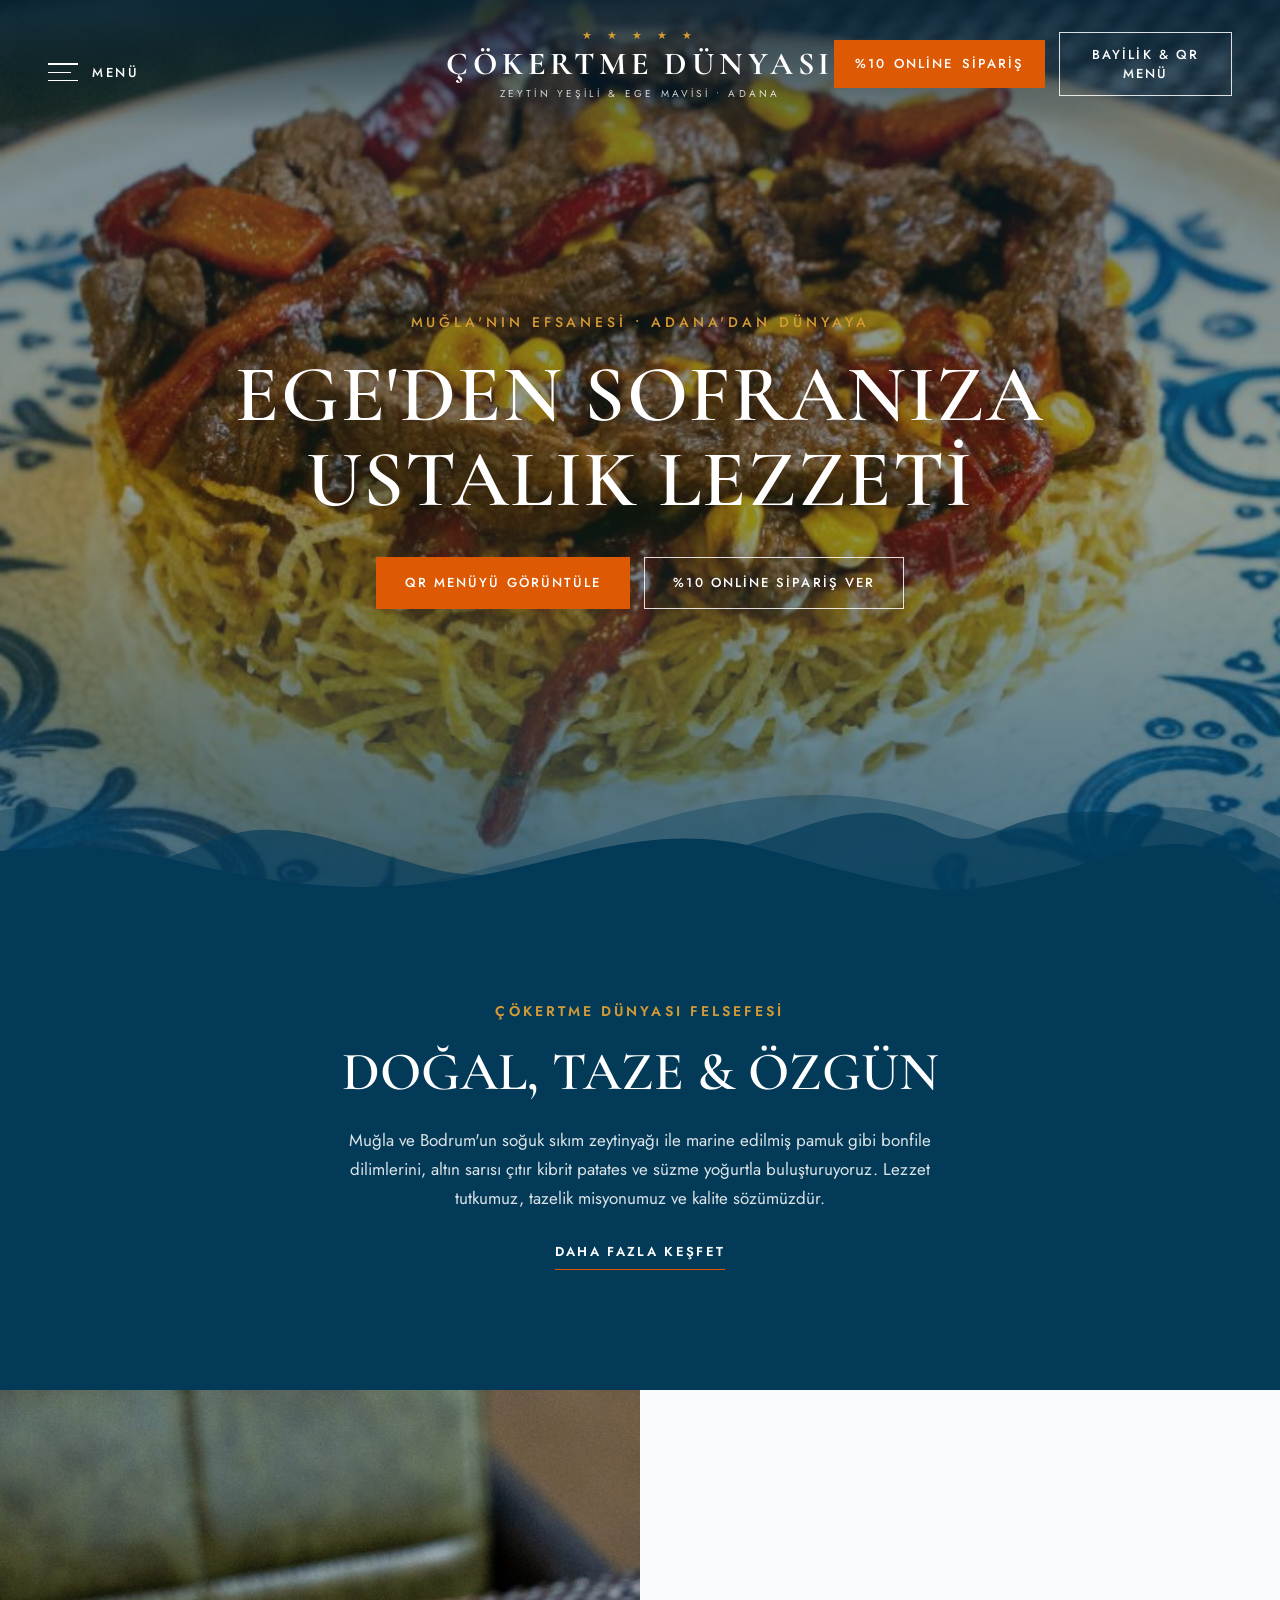
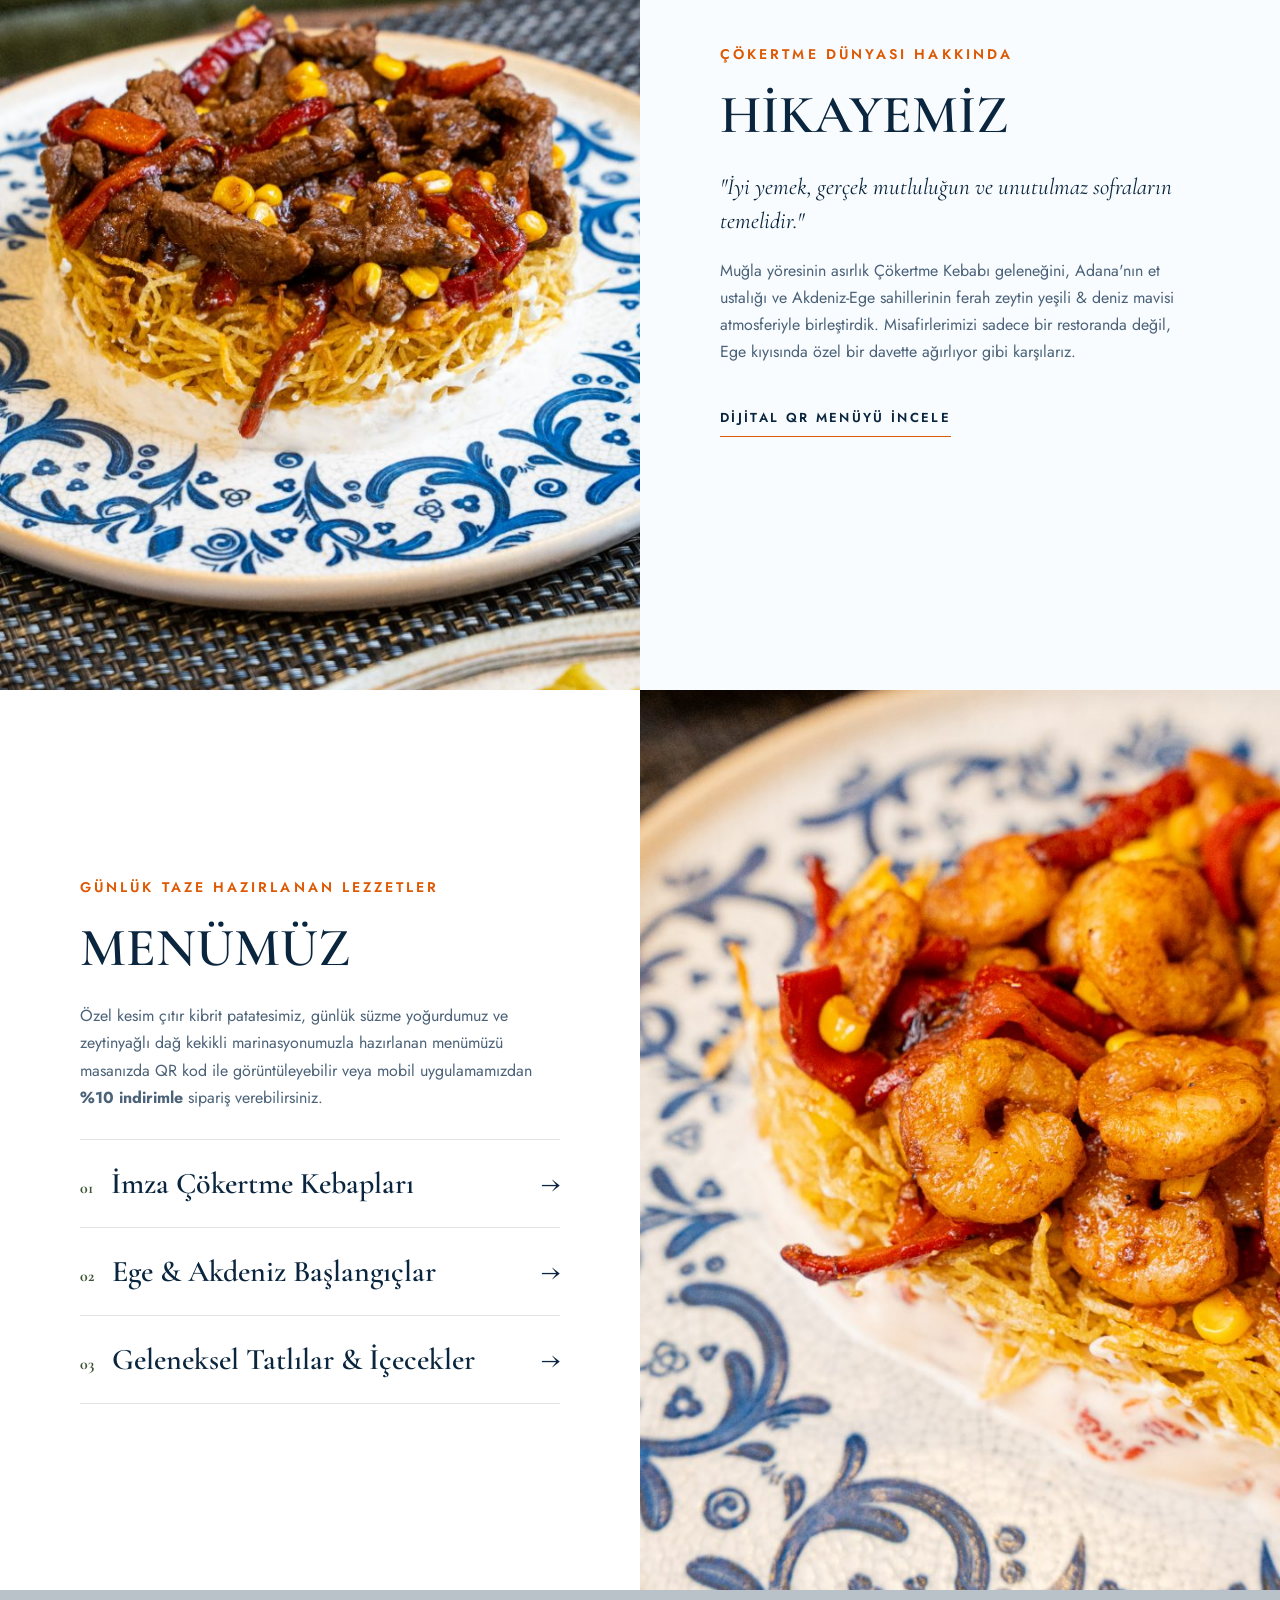
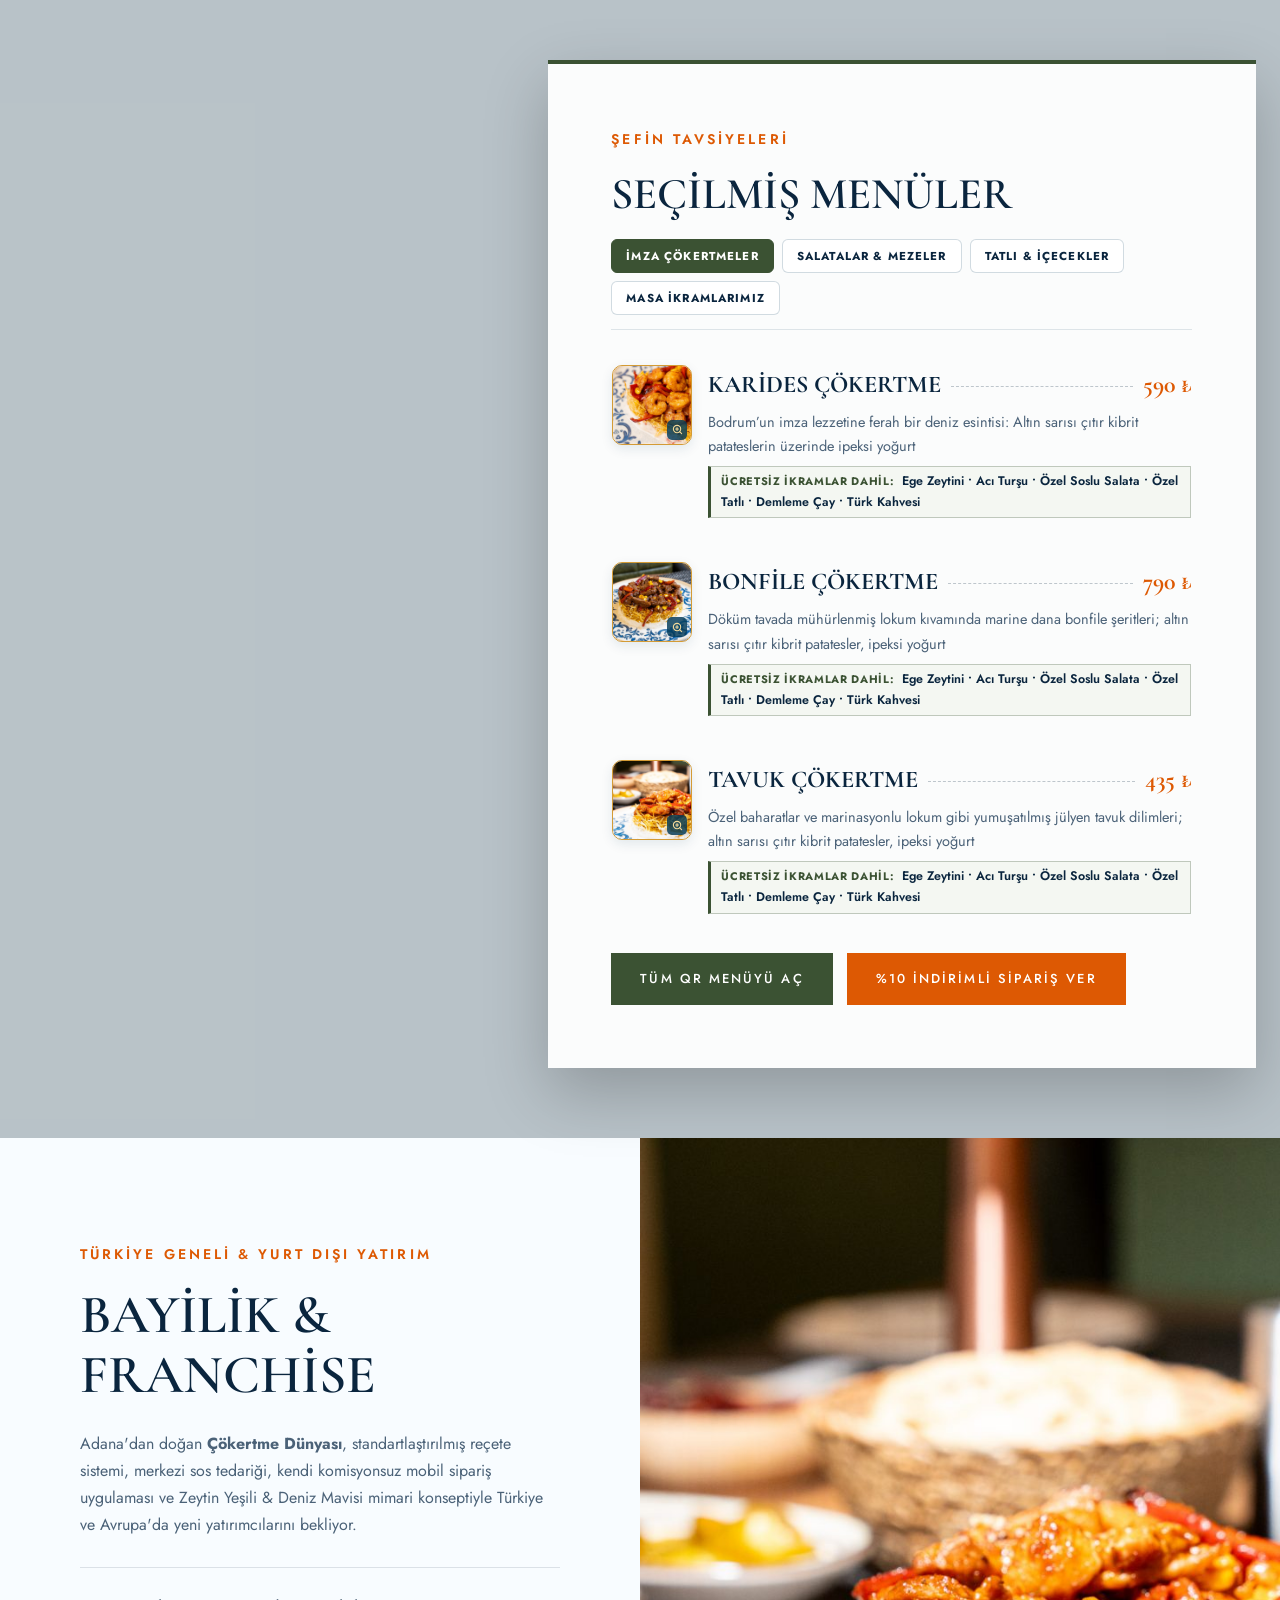
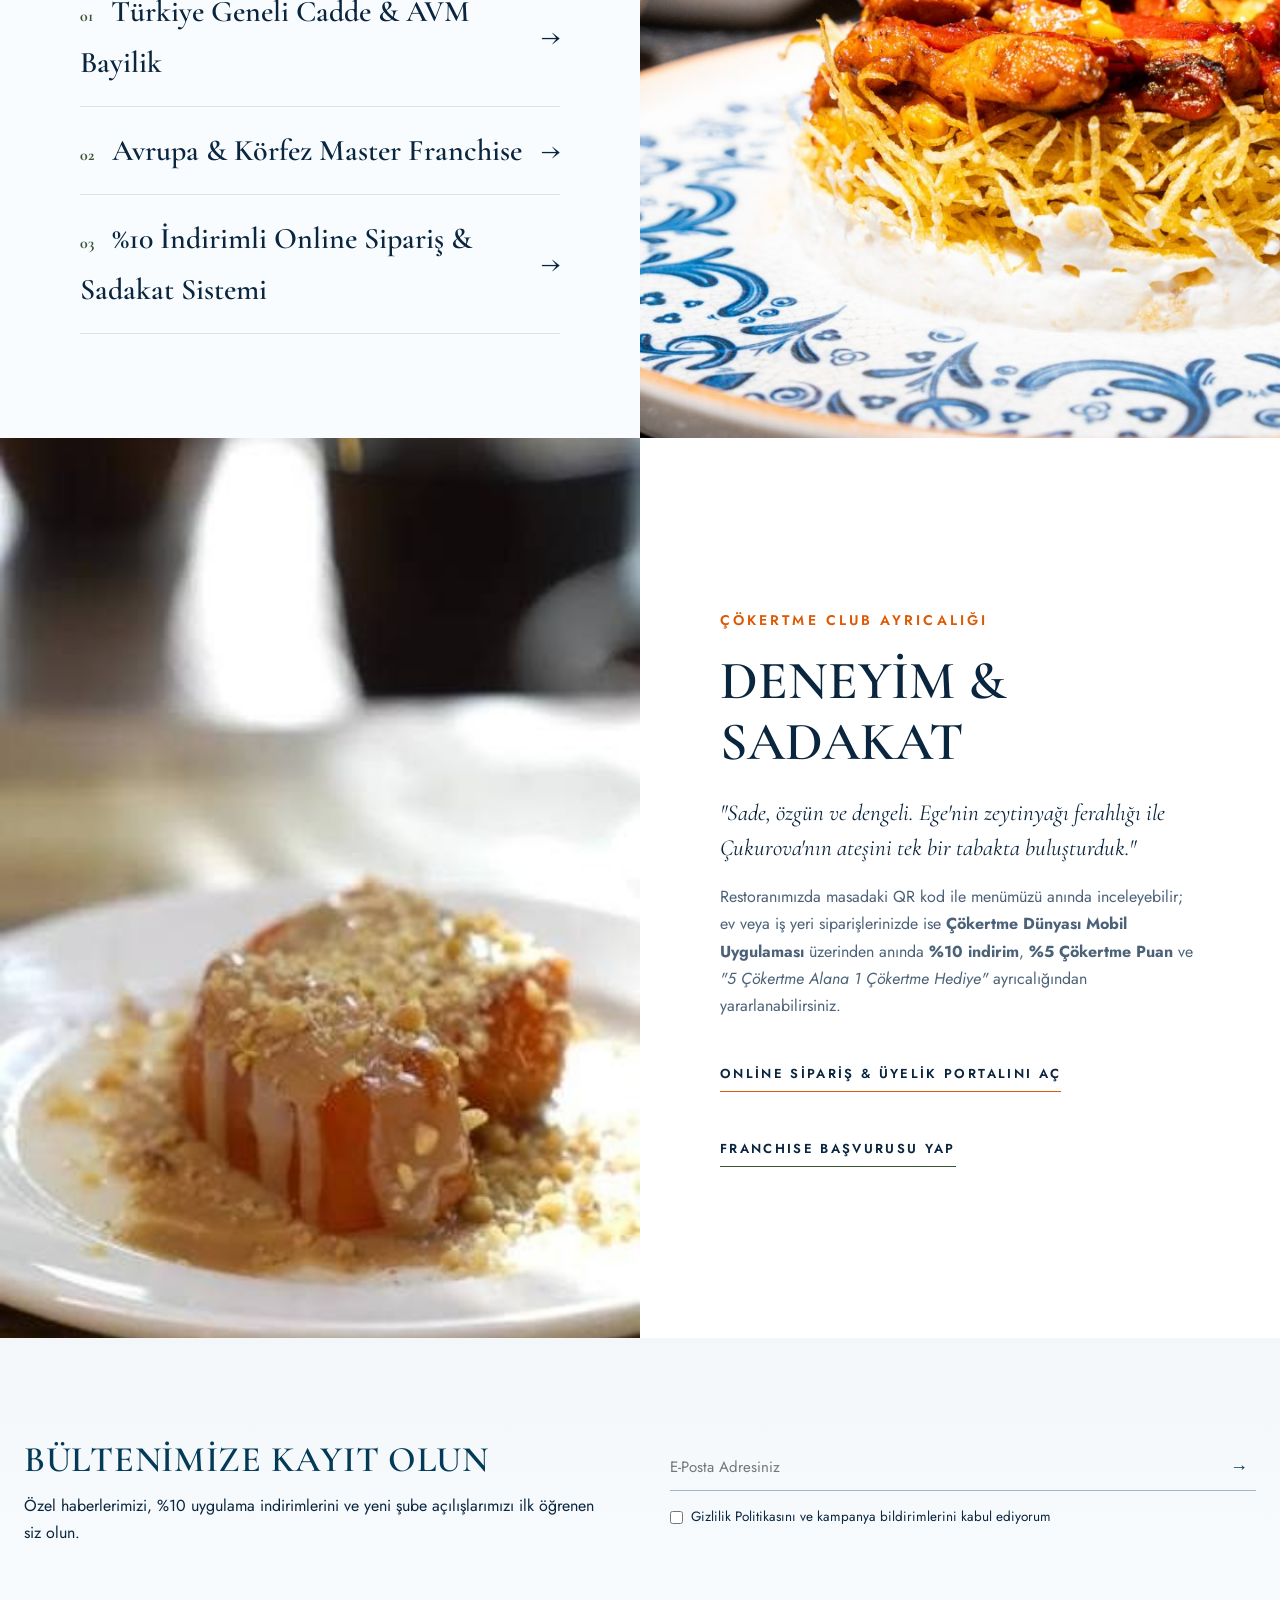
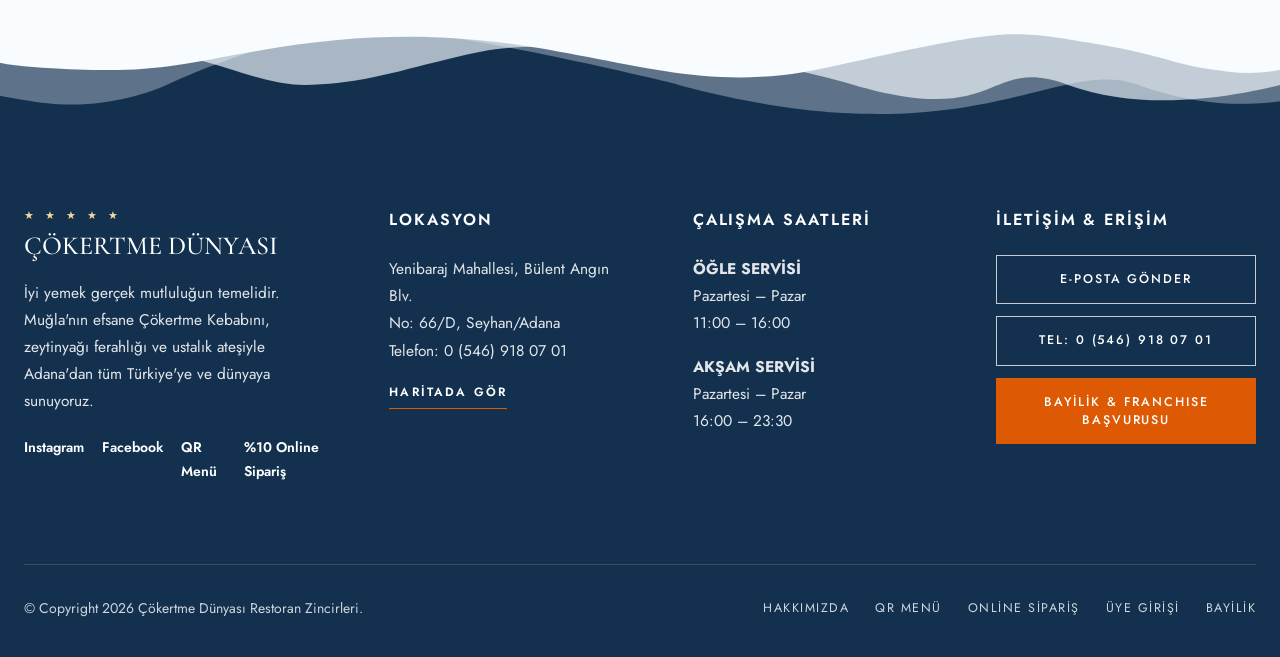
==== commit b8bcc8c3: "feat: FAZ 1-3 KVKK security masking, QNB PayFor 3D POS, branch hours/bell/80mm print, 1-click reorde" ====
--- a/index.html
+++ b/index.html
@@ -2,8 +2,54 @@
 <html lang="tr">
 <head>
   <meta charset="UTF-8" />
+  <script>
+    if (window.location.hostname === "onlinesiparis.cokertmedunyasi.com") {
+      window.location.replace("/uygulama" + (window.location.search || ""));
+    }
+  </script>
   <meta name="viewport" content="width=device-width, initial-scale=1.0, viewport-fit=cover" />
   <title>Çökertme Dünyası – Muğla'nın Efsanesi, Adana'dan Dünyaya</title>
+  <meta name="description" content="Muğla'nın efsane Çökertme Kebabı, çıtır kibrit patatesi, süzme yoğurdu ve ücretsiz masa ikramlarıyla Adana Barajyolu Şubesi'nde ve %10 indirimli online siparişte." />
+  <meta name="theme-color" content="#14314F" />
+  <link rel="icon" type="image/svg+xml" href="/assets/app-icon.svg" />
+  <link rel="apple-touch-icon" href="/assets/app-icon.svg" />
+  <link rel="canonical" href="https://cokertmedunyasi.com/" />
+  <meta property="og:type" content="restaurant" />
+  <meta property="og:site_name" content="Çökertme Dünyası" />
+  <meta property="og:title" content="Çökertme Dünyası – Muğla'nın Efsanesi, Adana'dan Dünyaya" />
+  <meta property="og:description" content="Ustalık eseri Çökertme Kebabı, 6 çeşit ücretsiz ikram ve %10 online sipariş ayrıcalığı." />
+  <meta property="og:url" content="https://cokertmedunyasi.com/" />
+  <meta property="og:image" content="https://cokertmedunyasi.com/assets/uploads/item-1792323465955.jpg" />
+  <meta name="twitter:card" content="summary_large_image" />
+  <script type="application/ld+json">
+  {
+    "@context": "https://schema.org",
+    "@type": "Restaurant",
+    "name": "Çökertme Dünyası – Adana Barajyolu Şubesi",
+    "image": "https://cokertmedunyasi.com/assets/uploads/item-1792323465955.jpg",
+    "url": "https://cokertmedunyasi.com/",
+    "telephone": "+905469180701",
+    "servesCuisine": ["Türk Mutfağı", "Ege Mutfağı", "Çökertme Kebabı"],
+    "priceRange": "₺₺",
+    "address": {
+      "@type": "PostalAddress",
+      "streetAddress": "Yenibaraj Mahallesi, Bülent Angın Blv. No: 66/D",
+      "addressLocality": "Seyhan",
+      "addressRegion": "Adana",
+      "addressCountry": "TR"
+    },
+    "openingHoursSpecification": [
+      {
+        "@type": "OpeningHoursSpecification",
+        "dayOfWeek": ["Monday","Tuesday","Wednesday","Thursday","Friday","Saturday","Sunday"],
+        "opens": "11:00",
+        "closes": "23:30"
+      }
+    ],
+    "hasMenu": "https://cokertmedunyasi.com/menu",
+    "acceptsReservations": "False"
+  }
+  </script>
   <link rel="preconnect" href="https://fonts.googleapis.com" />
   <link rel="preconnect" href="https://fonts.gstatic.com" crossorigin />
   <link href="https://fonts.googleapis.com/css2?family=Cormorant+Garamond:ital,wght@0,400;0,500;0,600;0,700;1,400;1,600&family=Jost:wght@300;400;500;600;700&display=swap" rel="stylesheet" />
@@ -71,11 +117,11 @@
     }
 
     .pt-header.scrolled {
-      background: rgba(2, 58, 88, 0.96);
+      background: rgba(59, 82, 51, 0.97);
       backdrop-filter: blur(10px);
       padding: 14px 48px;
       box-shadow: 0 8px 30px rgba(0, 0, 0, 0.18);
-      border-bottom: 1px solid rgba(212, 155, 53, 0.3);
+      border-bottom: 1.5px solid rgba(212, 155, 53, 0.45);
     }
 
     /* Sol Hamburger Toggle */
@@ -1107,6 +1153,51 @@
       }
       .pt-modal-box {
         padding: 28px 20px;
+      }
+    }
+
+    /* Mobil Sabit Hızlı Aksiyon Barı (PatioTime Demo 4 Uyumlu) */
+    .pt-mobile-sticky-cta {
+      display: none;
+    }
+    @media (max-width: 768px) {
+      body {
+        padding-bottom: 64px;
+      }
+      .pt-mobile-sticky-cta {
+        position: fixed;
+        bottom: 0;
+        left: 0;
+        right: 0;
+        z-index: 950;
+        display: grid;
+        grid-template-columns: 1fr 1.35fr;
+        background: #14314F;
+        border-top: 2px solid var(--pt-gold);
+        box-shadow: 0 -8px 28px rgba(2, 30, 48, 0.35);
+        padding-bottom: env(safe-area-inset-bottom, 0px);
+      }
+      .pt-mobile-sticky-cta a {
+        display: flex;
+        align-items: center;
+        justify-content: center;
+        gap: 7px;
+        padding: 14px 10px;
+        font-family: var(--font-sans);
+        font-size: 11.5px;
+        font-weight: 700;
+        letter-spacing: 0.12em;
+        text-transform: uppercase;
+        white-space: nowrap;
+      }
+      .pt-mobile-sticky-cta .cta-qr {
+        color: var(--pt-gold-soft);
+        background: #14314F;
+        border-right: 1px solid rgba(212, 155, 53, 0.3);
+      }
+      .pt-mobile-sticky-cta .cta-order {
+        color: #FFFFFF;
+        background: var(--pt-accent);
       }
     }
   </style>
@@ -1182,11 +1273,11 @@
     </a>
 
     <div class="pt-header-right">
-      <a href="https://onlinesiparis.cokertmedunyasi.com/" onclick="return window.openOnlineOrderPortal ? window.openOnlineOrderPortal(event) : true;" class="pt-btn pt-btn-solid-accent hide-mobile" style="padding:12px 20px;">
-        %10 ONLİNE SİPARİŞ
+      <a href="https://onlinesiparis.cokertmedunyasi.com/" onclick="return window.openOnlineOrderPortal ? window.openOnlineOrderPortal(event) : true;" class="pt-btn pt-btn-solid-accent pt-btn-mobile-compact" style="padding:12px 20px;">
+        %10 <span class="desktop-only-text">ONLİNE </span>SİPARİŞ
       </a>
-      <button class="pt-btn pt-btn-outline-light pt-btn-mobile-compact" style="padding:12px 22px;" onclick="openFranchiseModal()">
-        BAYİLİK<span class="desktop-only-text"> &amp; QR MENÜ</span>
+      <button class="pt-btn pt-btn-outline-light hide-mobile" style="padding:12px 22px;" onclick="openFranchiseModal()">
+        BAYİLİK &amp; QR MENÜ
       </button>
     </div>
   </header>
@@ -1534,7 +1625,19 @@
     <div class="pt-modal-box" id="home-dish-modal-content" style="max-width:560px; padding:0; overflow:hidden; border-top:4px solid var(--pt-olive);"></div>
   </div>
 
-  <script src="assets/data.js?v=7"></script>
+  <!-- MOBİL SABİT HIZLI AKSİYON BARI (QR MENÜ & %10 ONLİNE SİPARİŞ) -->
+  <nav class="pt-mobile-sticky-cta" aria-label="Hızlı Erişim">
+    <a href="menu.html" class="cta-qr">
+      <span>🍽️</span>
+      <span>QR MENÜ</span>
+    </a>
+    <a href="https://onlinesiparis.cokertmedunyasi.com/" onclick="return window.openOnlineOrderPortal ? window.openOnlineOrderPortal(event) : true;" class="cta-order">
+      <span>🛵</span>
+      <span>%10 ONLİNE SİPARİŞ</span>
+    </a>
+  </nav>
+
+  <script src="assets/data.js?v=18"></script>
   <script>
     // 1. Sticky Header Scroll Efekti
     window.addEventListener("scroll", () => {
